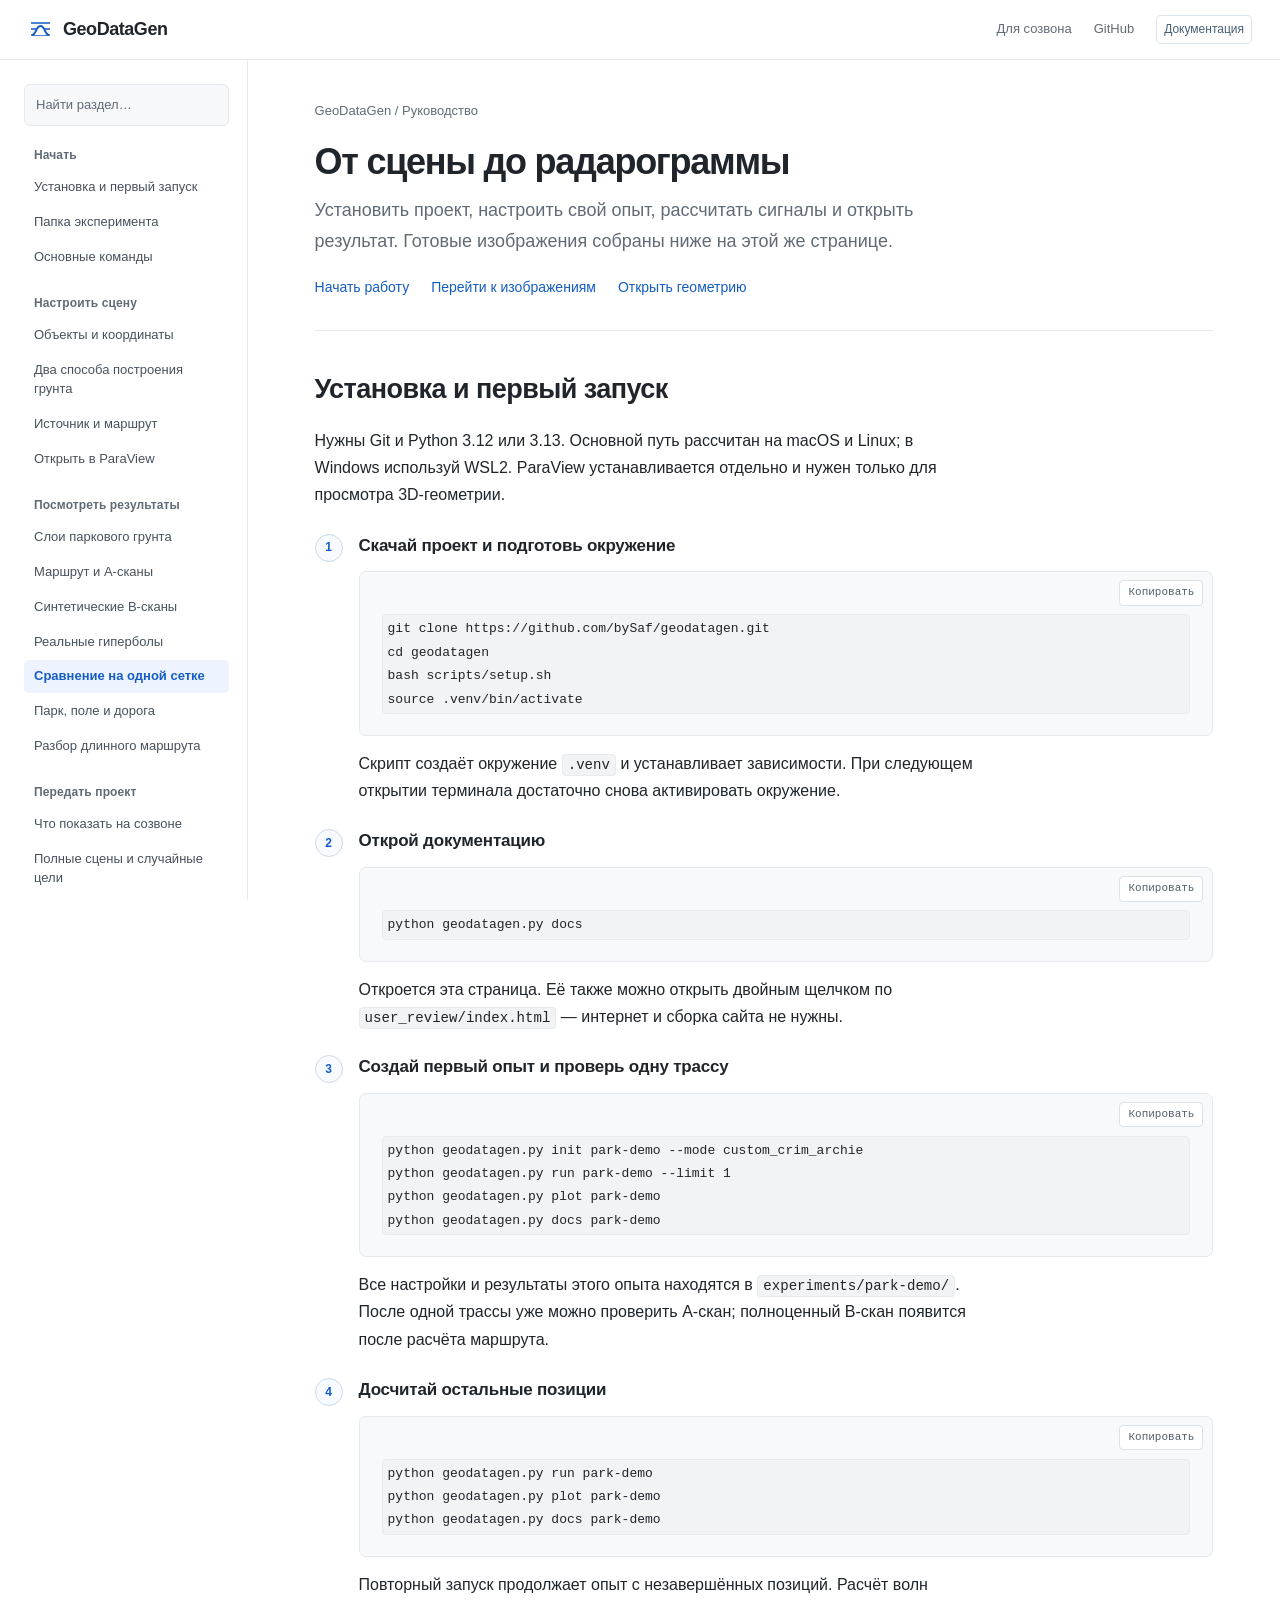
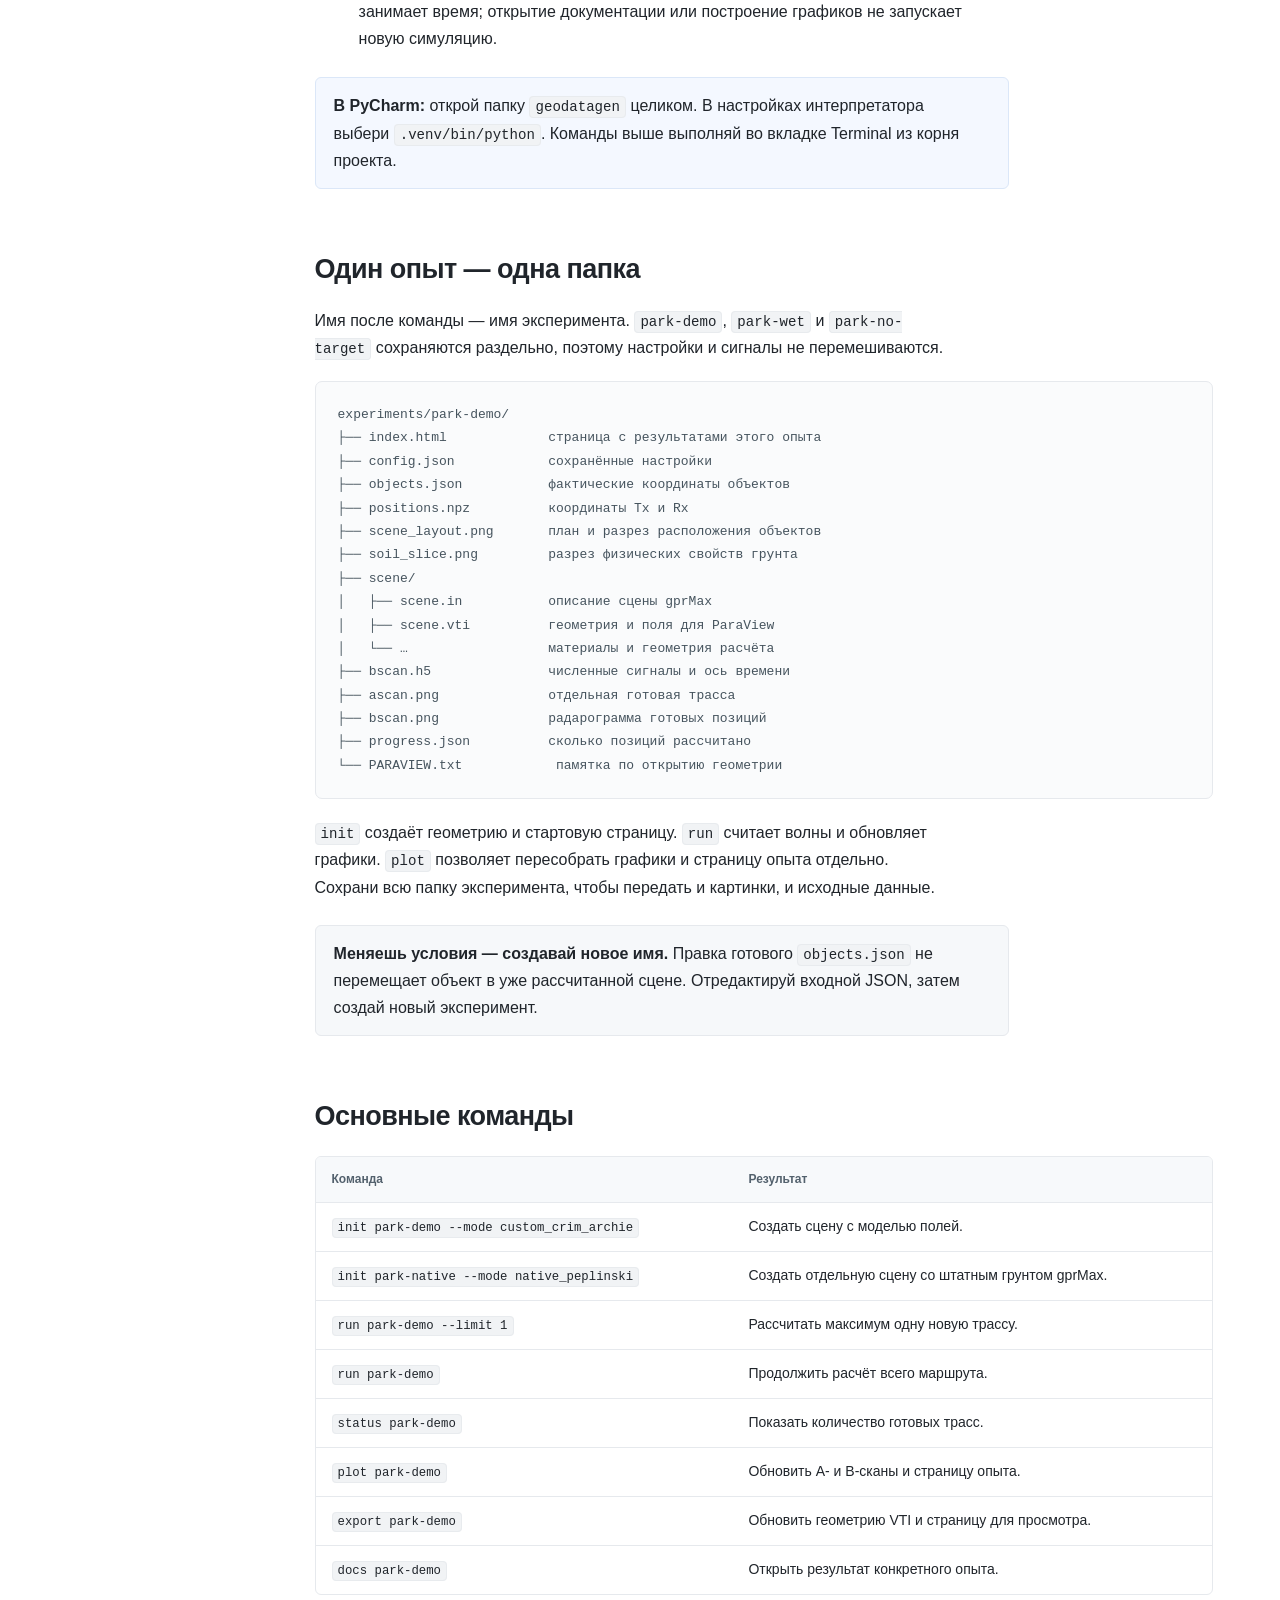
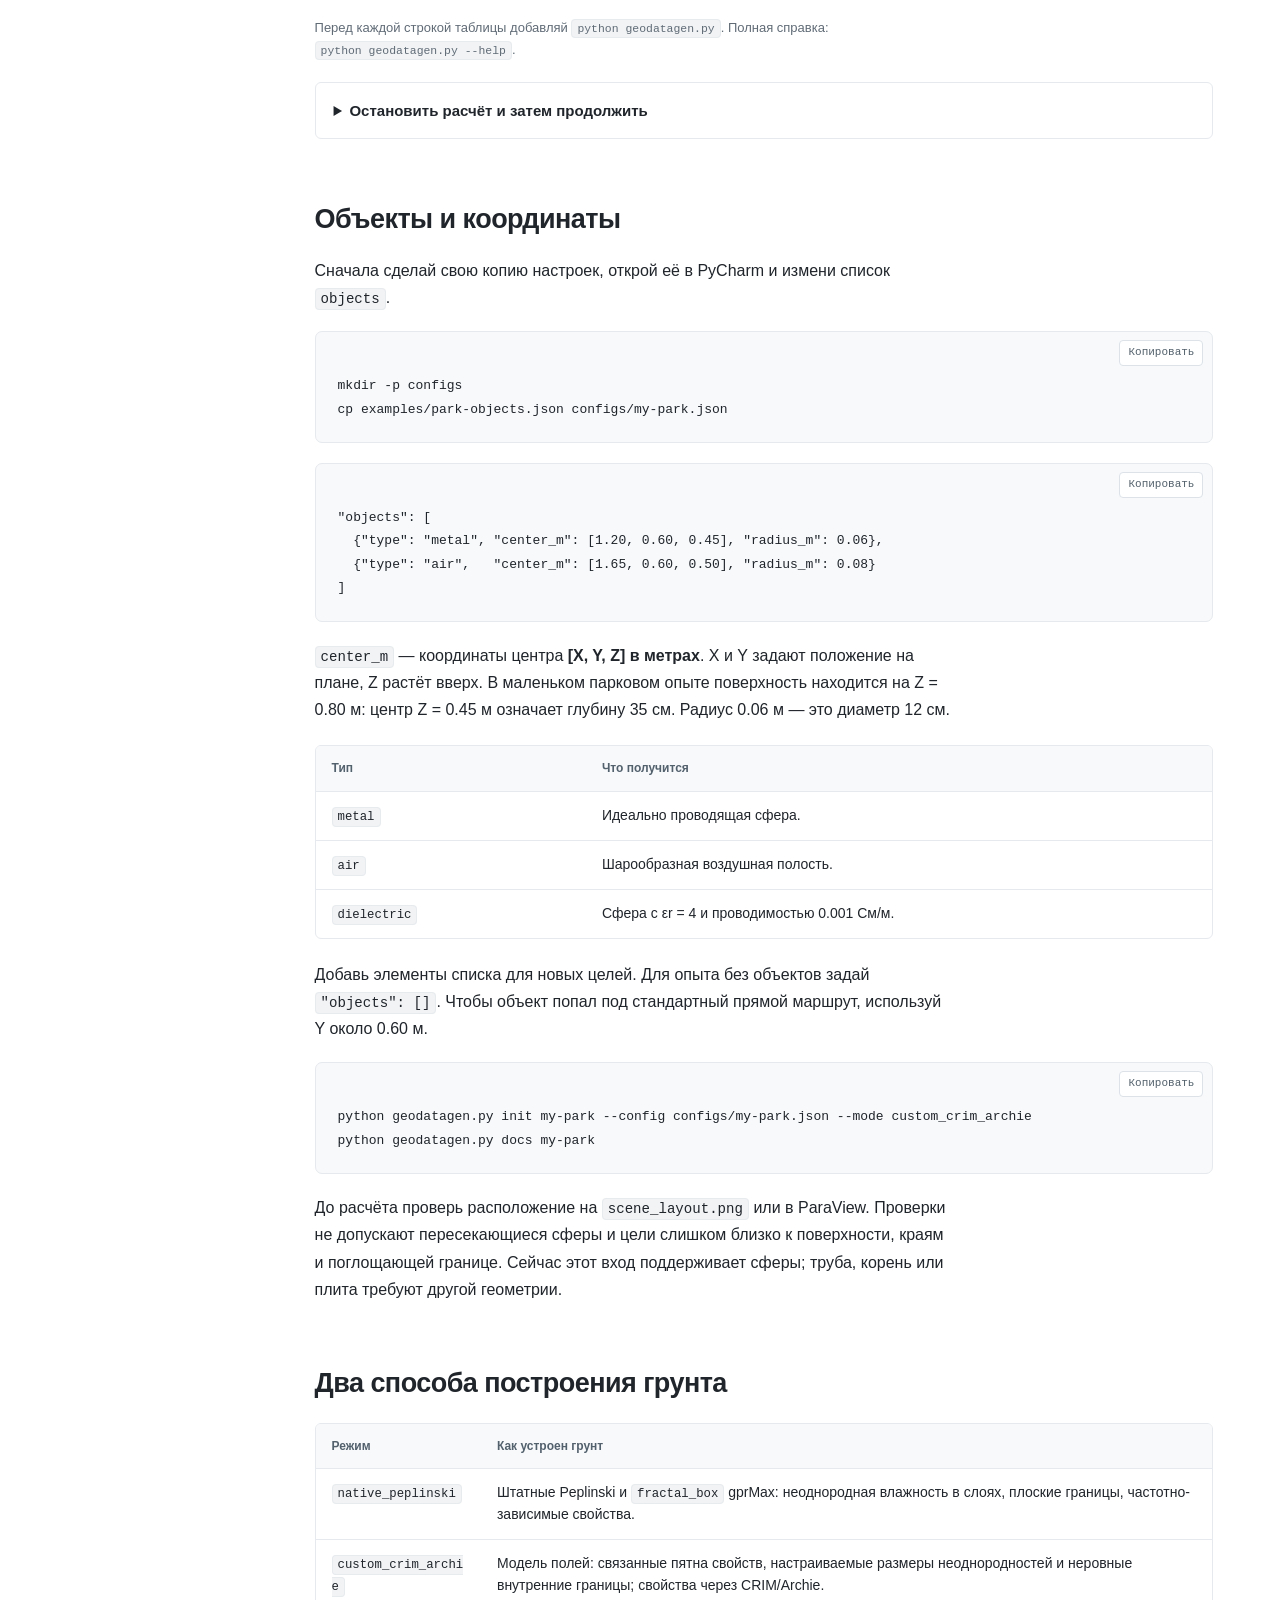
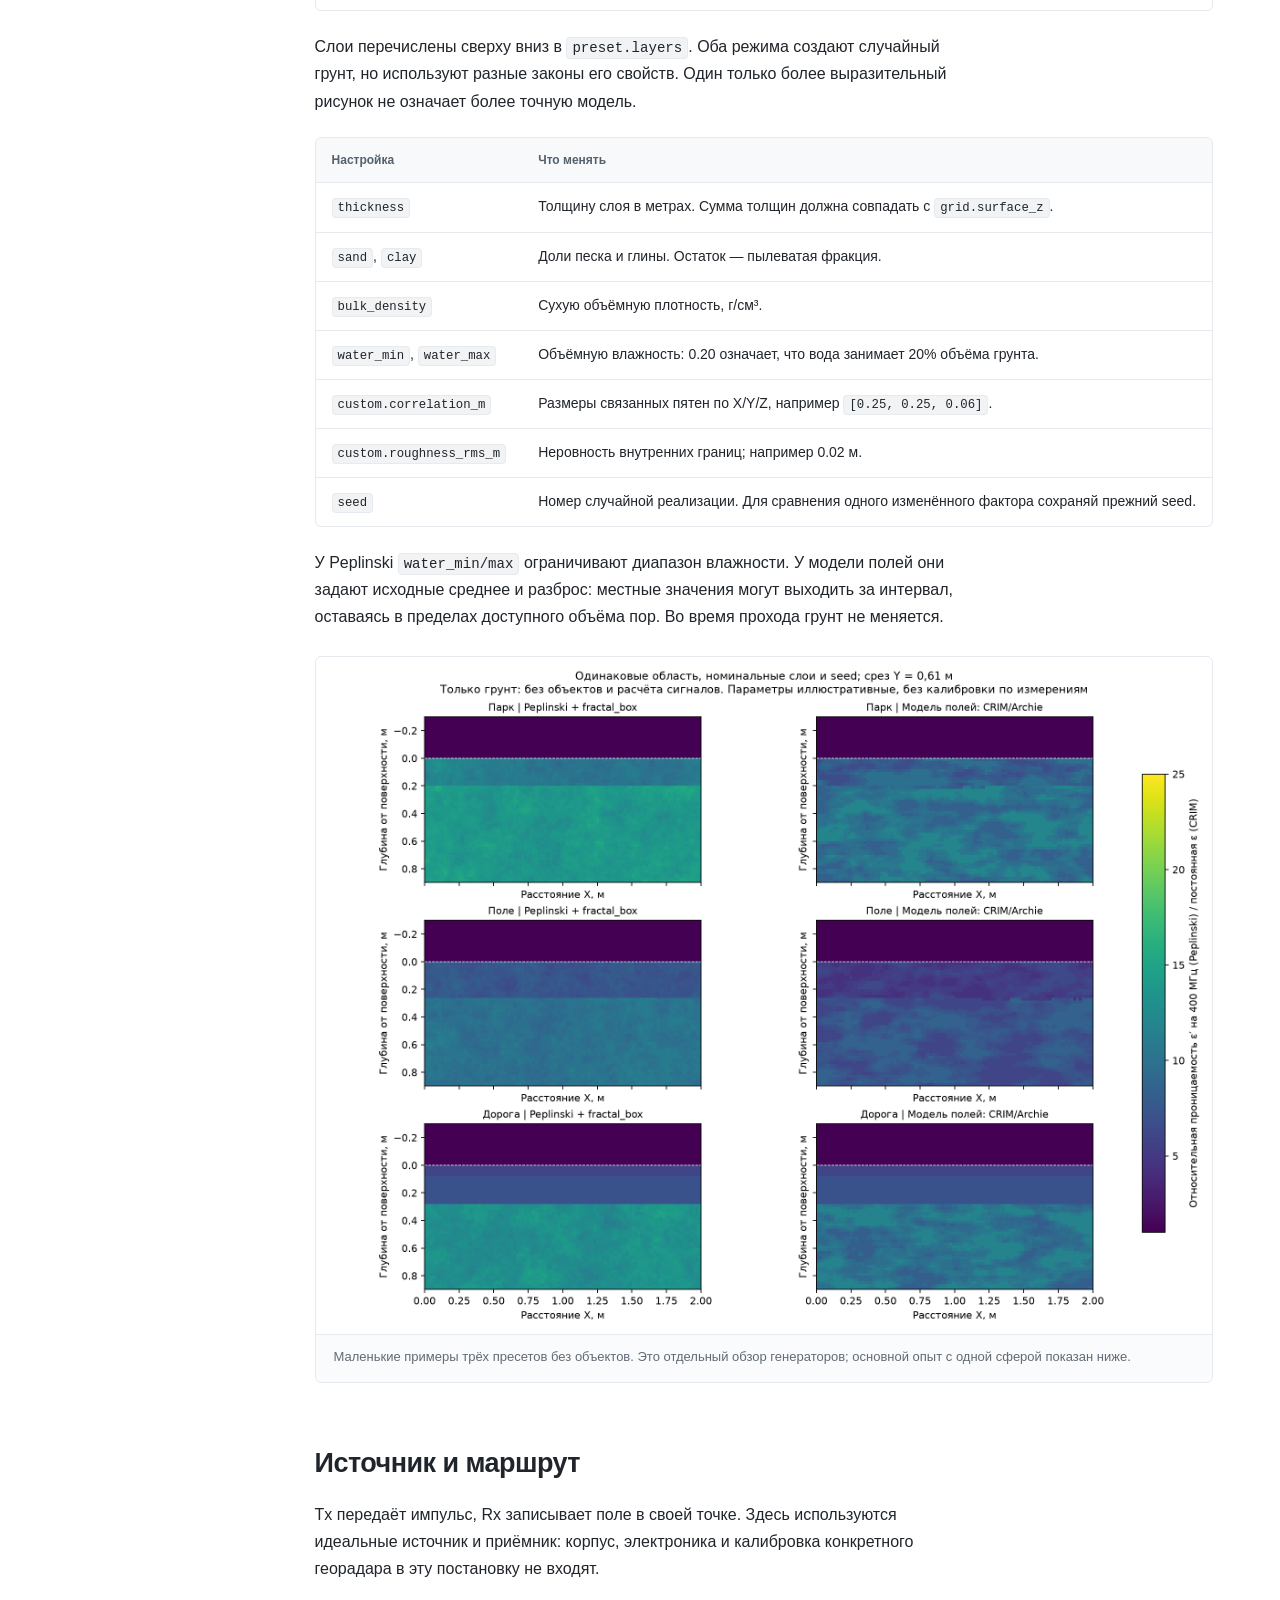
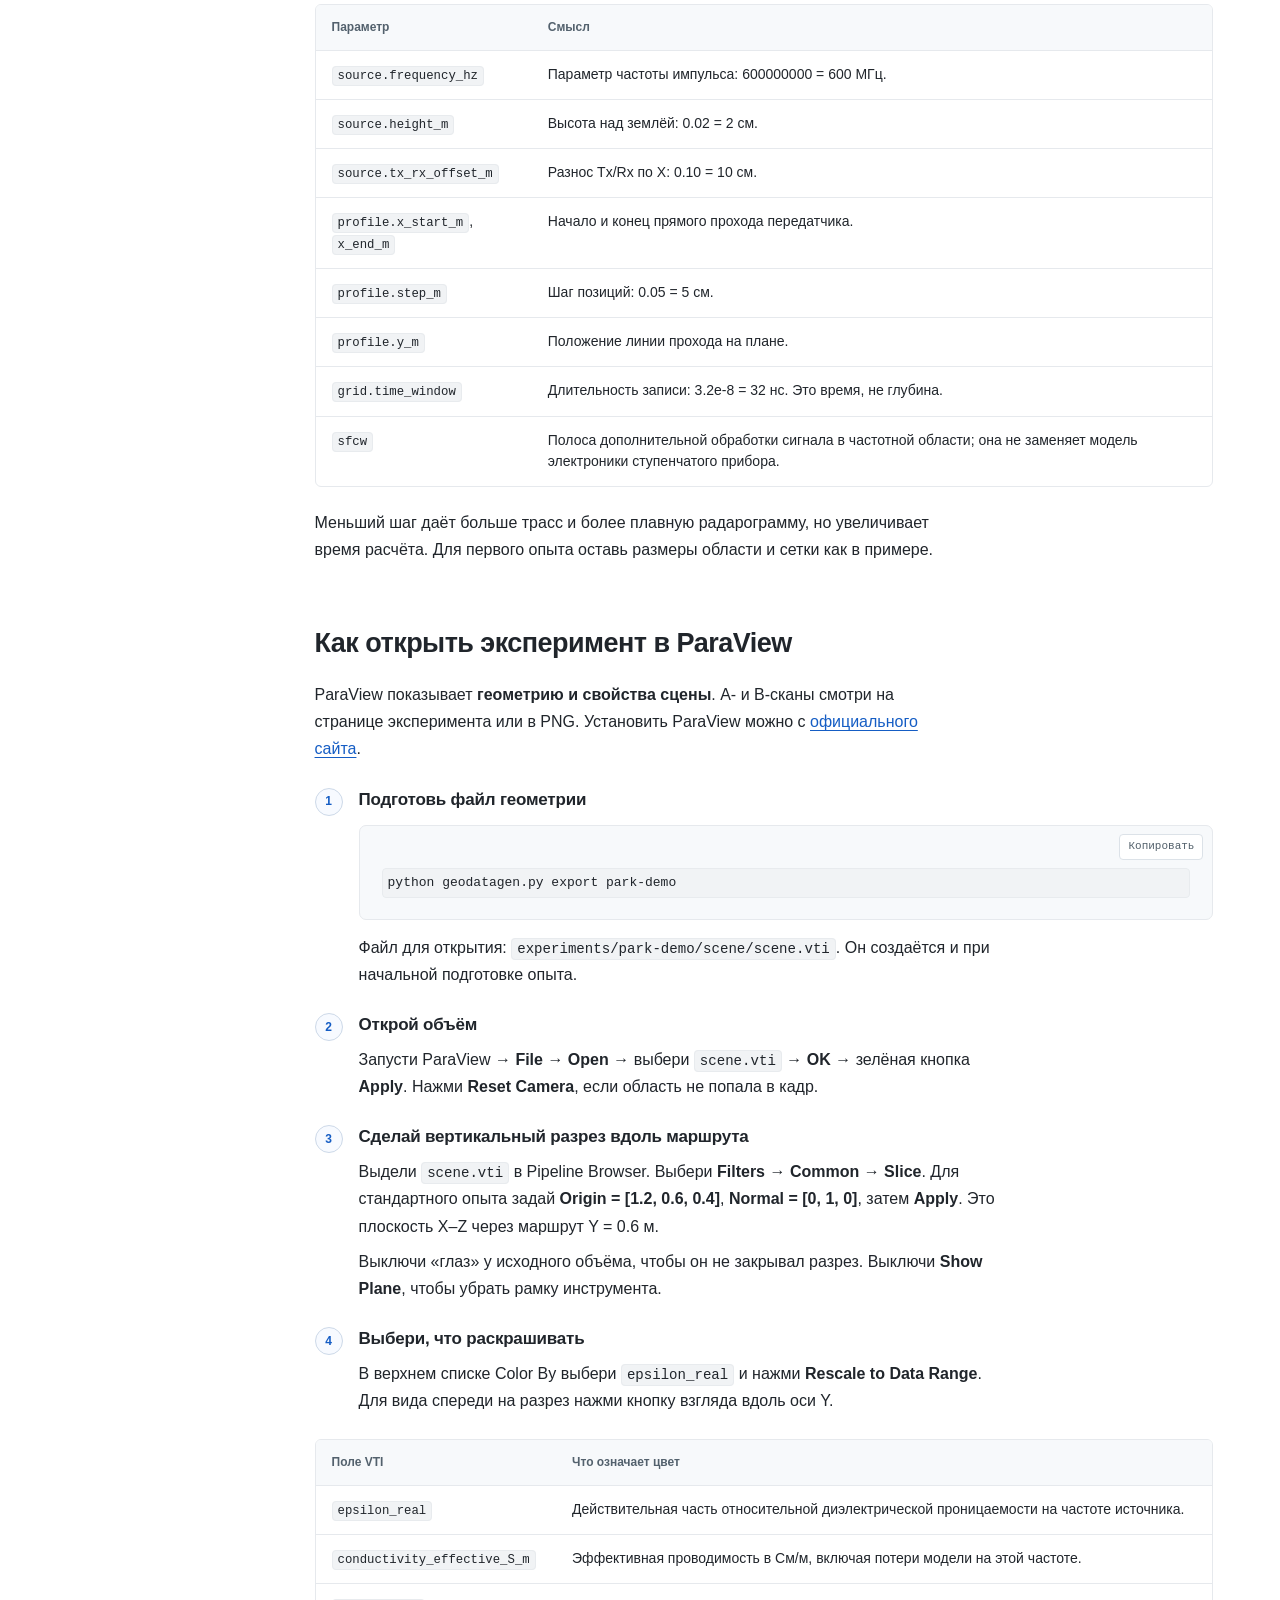
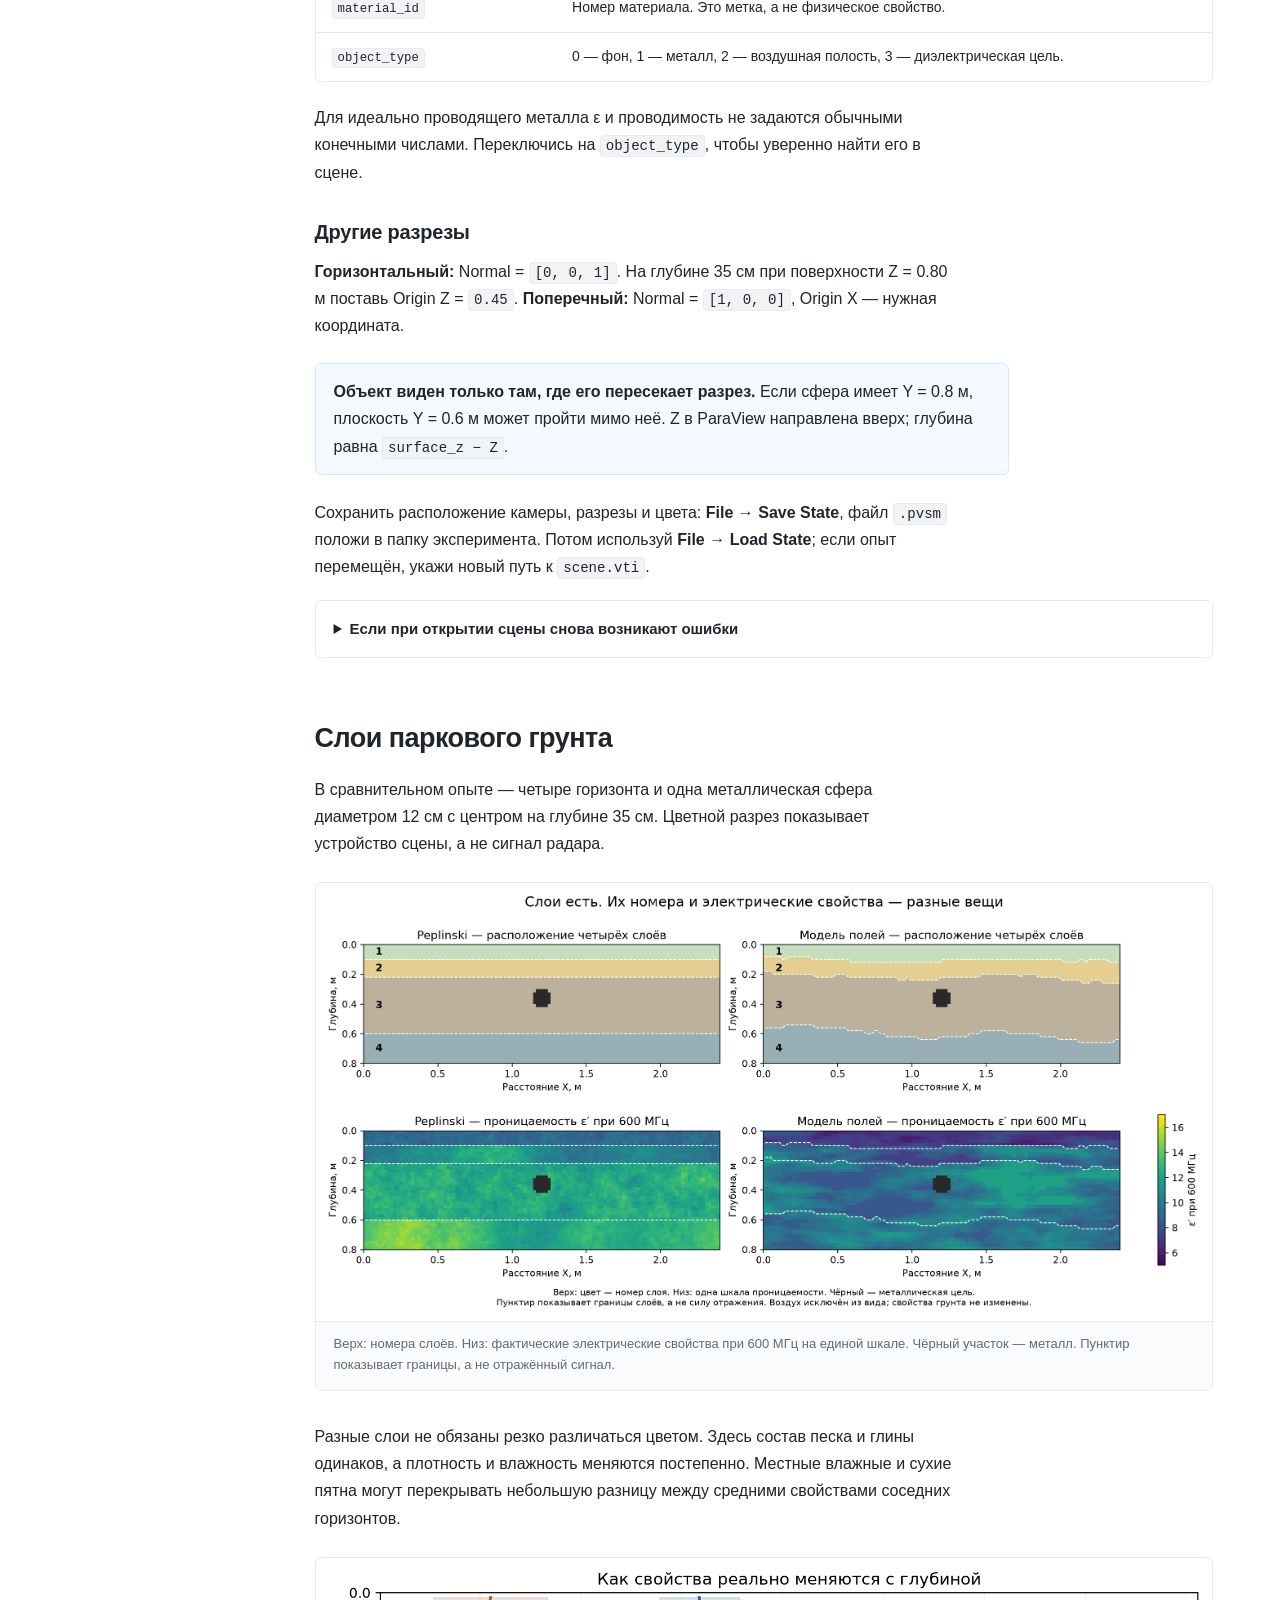
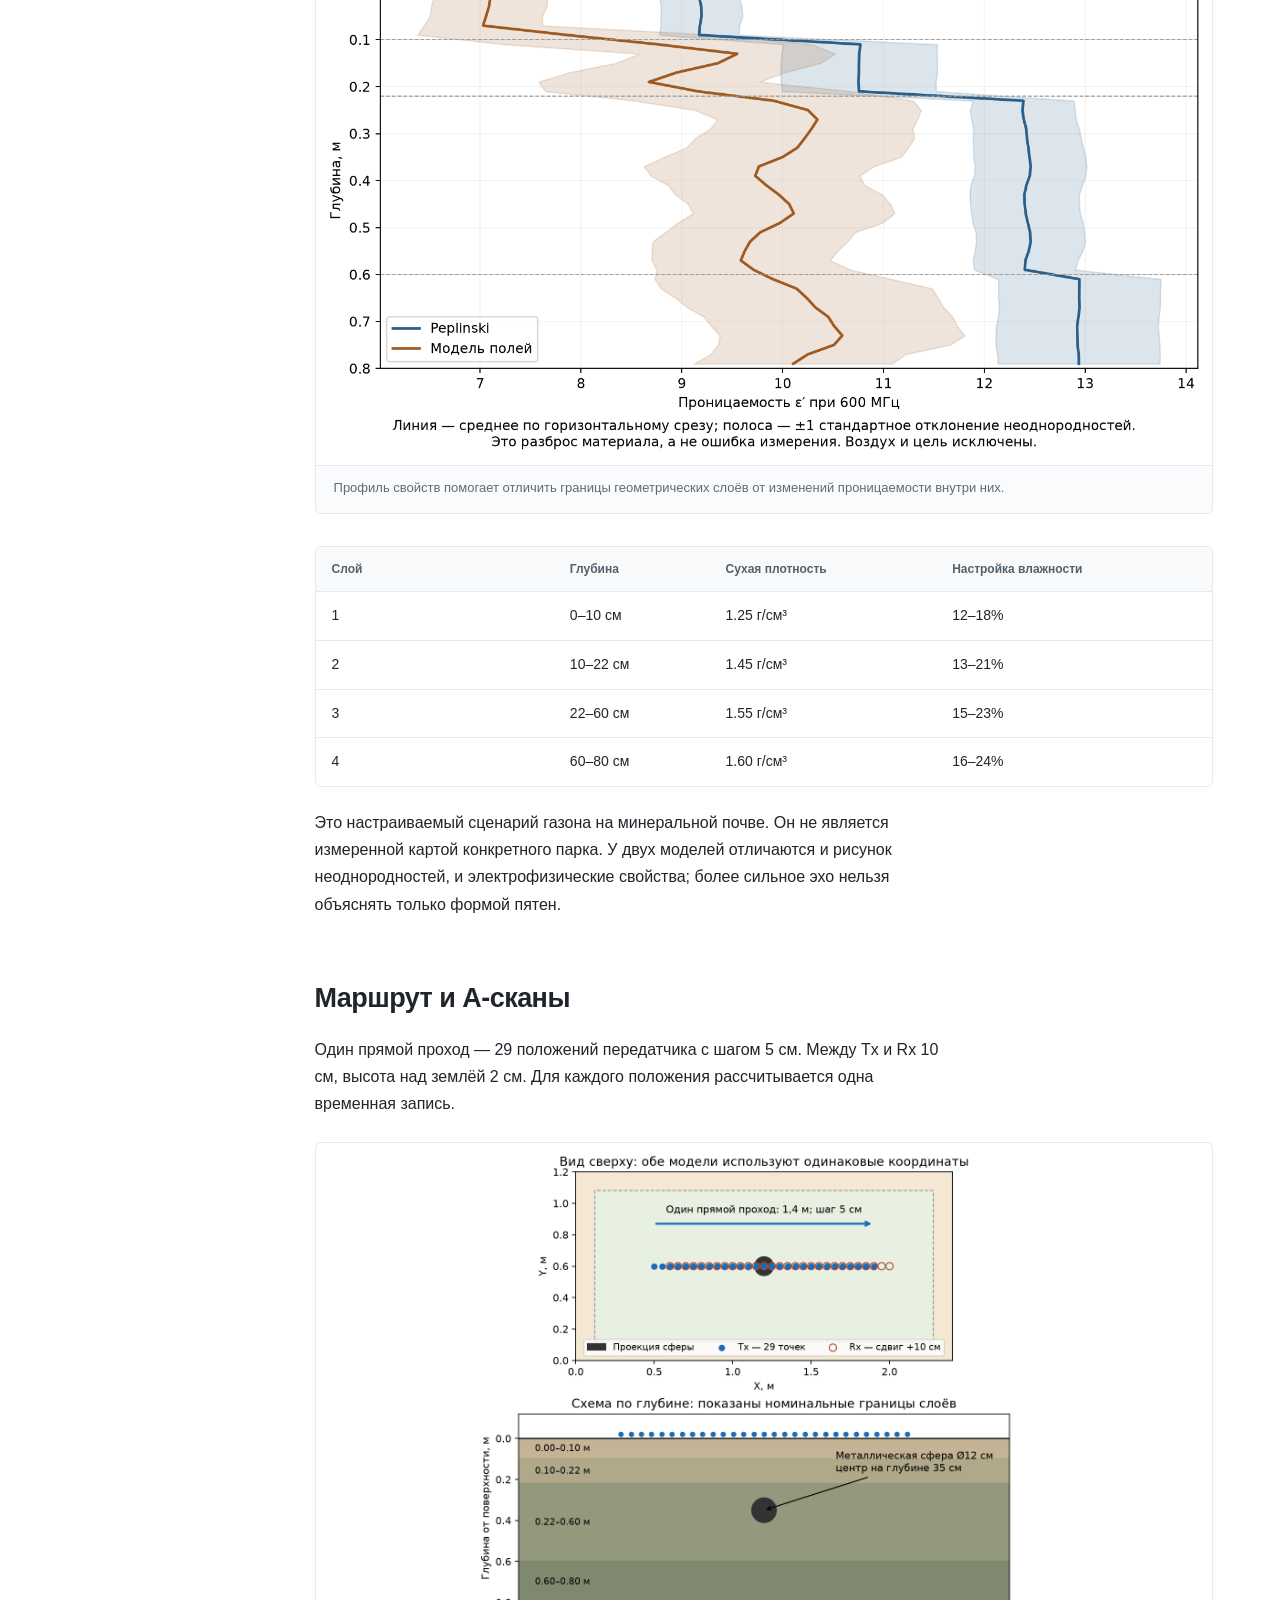
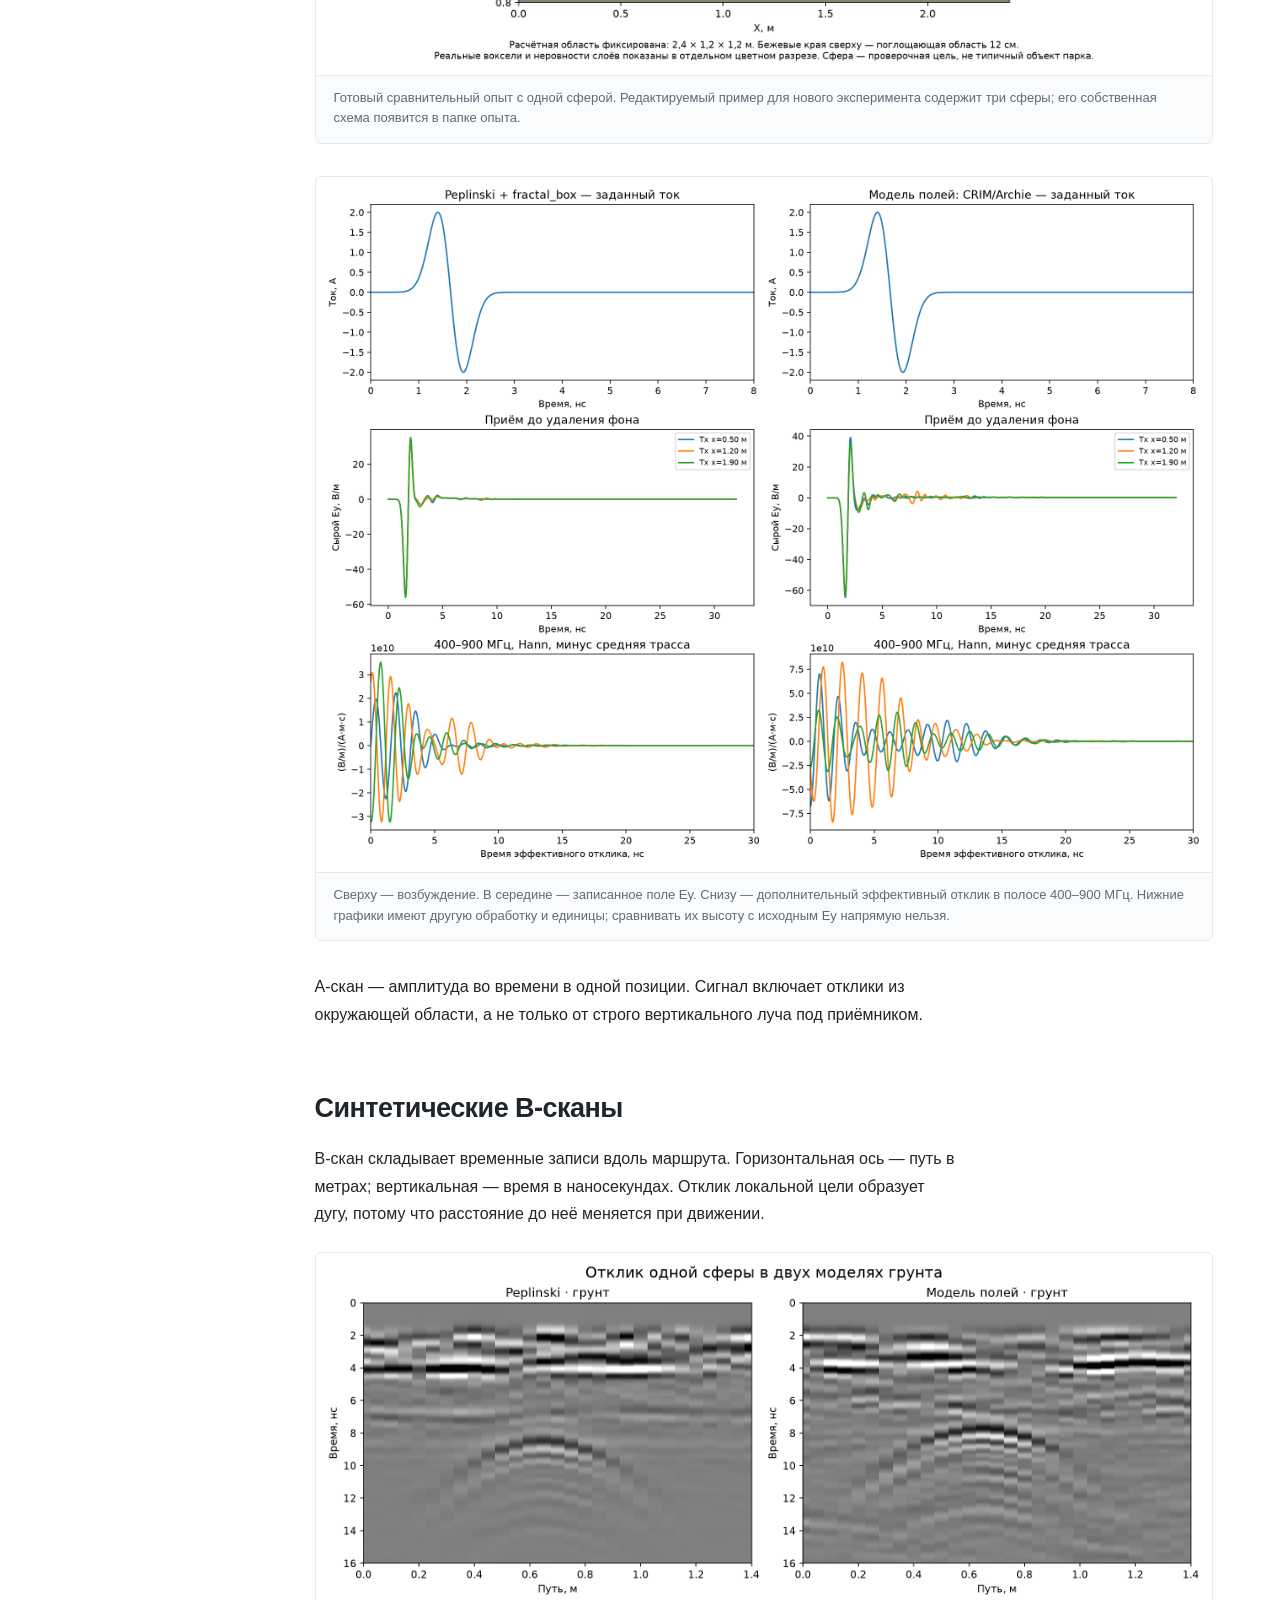
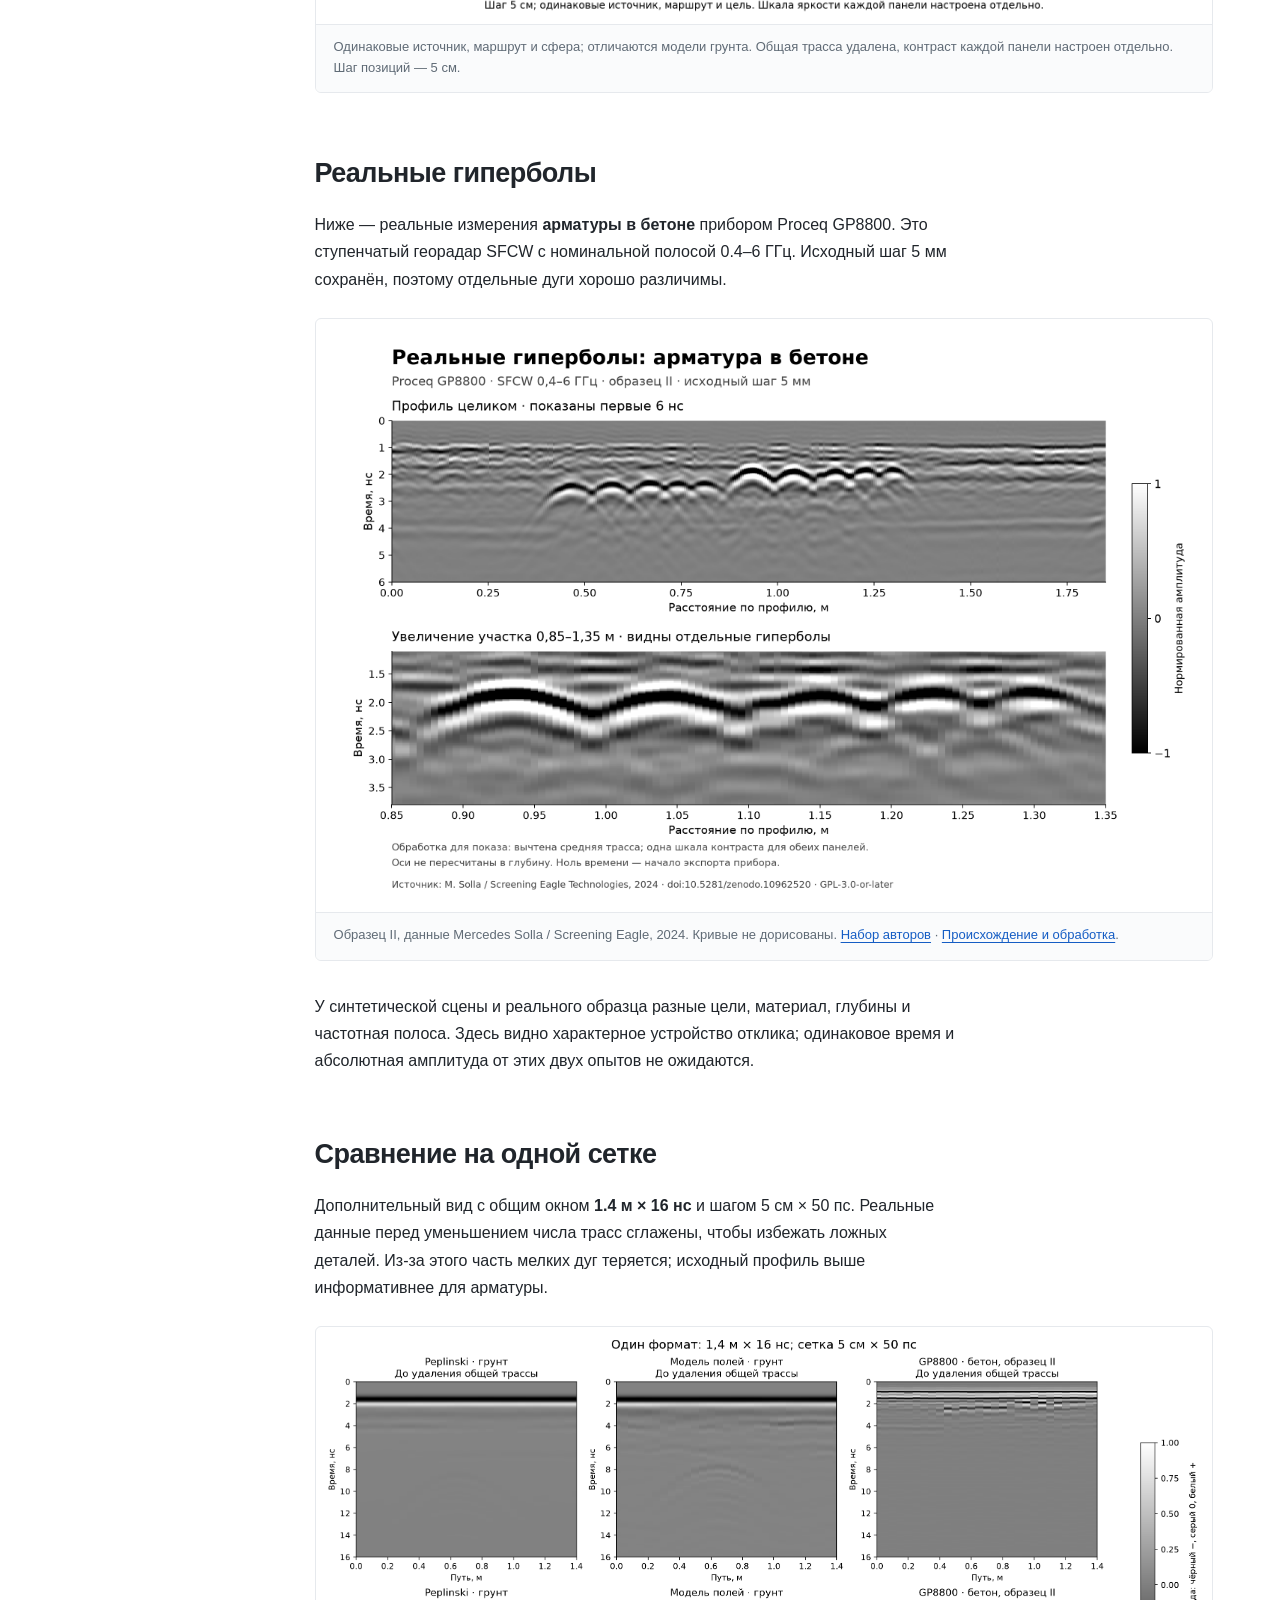
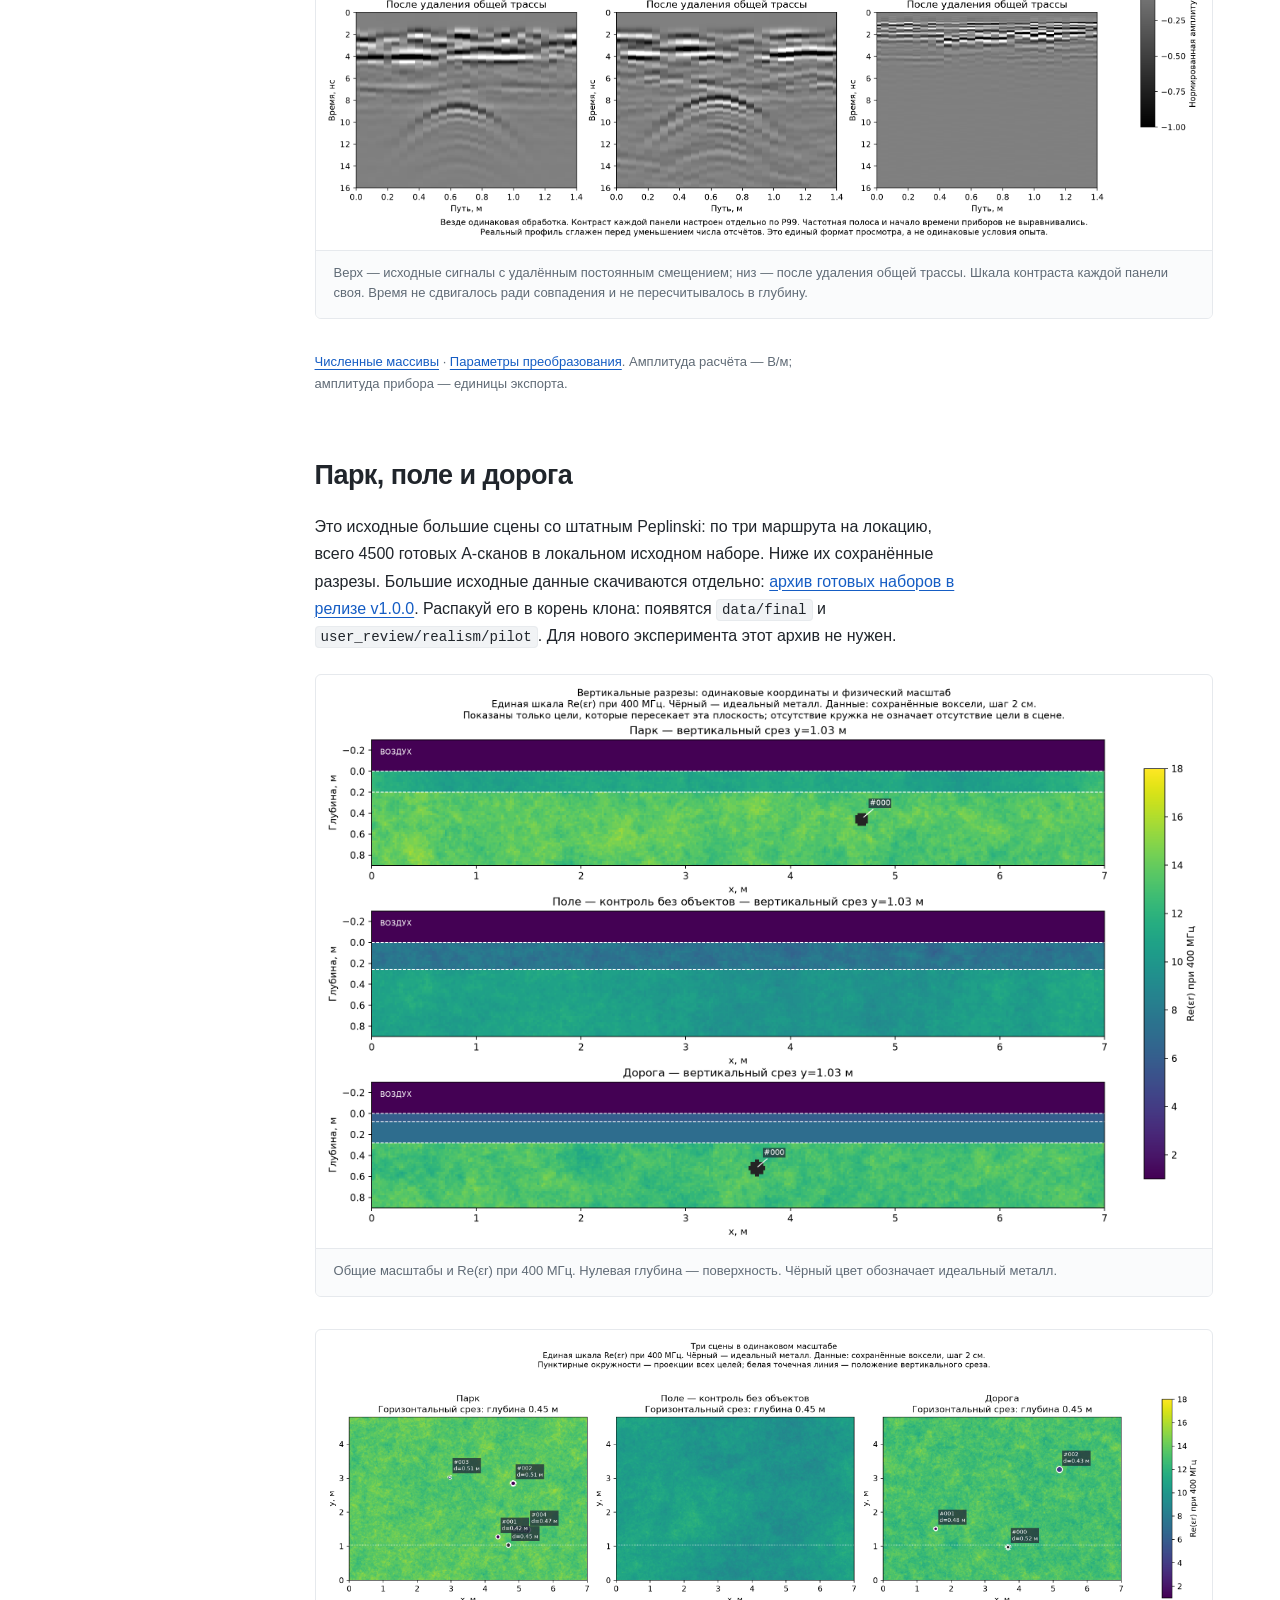
==== user_review/index.html @ 1ef5124b "Publish GeoDataGen workflow, documentation and reproducible examples" ====
<!doctype html>
<html lang="ru">
<head>
<meta charset="utf-8"><meta name="viewport" content="width=device-width,initial-scale=1"><meta name="color-scheme" content="light">
<meta name="description" content="GeoDataGen: установка, отдельные эксперименты gprMax, параметры грунта и объектов, просмотр в ParaView и готовые результаты.">
<title>GeoDataGen — документация и результаты</title>
<link rel="stylesheet" href="assets/book.css"><script src="assets/book.js" defer></script>
</head>
<body>
<a class="skip" href="#content">Перейти к содержимому</a>
<header class="topbar"><a class="brand" href="#start"><svg width="25" height="25" viewBox="0 0 25 25" fill="none" aria-hidden="true"><path d="M3 6h19M3 12h19M3 18h19" stroke="currentColor" stroke-width="1.5"/><path d="M4 18c4 0 4-9 8.5-9s4.5 9 8.5 9" stroke="currentColor" stroke-width="2" fill="white"/></svg>GeoDataGen</a><div class="toplinks"><a href="#call">Для созвона</a><a href="https://github.com/bySaf/geodatagen">GitHub</a><span class="status-tag">Документация</span><button class="mobile-toggle" aria-expanded="false" aria-controls="navigation" type="button"><svg width="15" height="15" viewBox="0 0 15 15" fill="none" aria-hidden="true"><path d="M2 3.5h11M2 7.5h11M2 11.5h11" stroke="currentColor" stroke-width="1.5"/></svg>Разделы</button></div></header>
<div class="backdrop"></div>
<aside class="sidebar" id="navigation" aria-label="Оглавление документации">
<label class="sr-only" for="find-section">Найти раздел</label><input class="nav-search" id="find-section" type="search" placeholder="Найти раздел…" autocomplete="off">
<nav>
<div class="nav-group"><h2>Начать</h2><a href="#start" aria-current="location">Установка и первый запуск</a><a href="#experiment">Папка эксперимента</a><a href="#commands">Основные команды</a></div>
<div class="nav-group"><h2>Настроить сцену</h2><a href="#objects">Объекты и координаты</a><a href="#settings-soil">Два способа построения грунта</a><a href="#source">Источник и маршрут</a><a href="#paraview">Открыть в ParaView</a></div>
<div class="nav-group"><h2>Посмотреть результаты</h2><a href="#soil">Слои паркового грунта</a><a href="#pilot-route">Маршрут и A-сканы</a><a href="#scans">Синтетические B-сканы</a><a href="#real">Реальные гиперболы</a><a href="#common-grid">Сравнение на одной сетке</a><a href="#three-scenes">Парк, поле и дорога</a><a href="#route">Разбор длинного маршрута</a></div>
<div class="nav-group"><h2>Передать проект</h2><a href="#call">Что показать на созвоне</a><a href="#full">Полные сцены и случайные цели</a><a href="#questions">Частые вопросы</a><a href="#sources">Источники</a></div>
</nav><p class="nav-empty" hidden>Раздел не найден. Попробуй другое слово.</p><div class="sidebar-footer">Все рисунки — прямо в статье.<br>Команды выполняются из корня репозитория.</div>
</aside>
<main class="book" id="content">
<div class="article-header"><div class="breadcrumb">GeoDataGen / Руководство</div><h1>От сцены до радарограммы</h1><p>Установить проект, настроить свой опыт, рассчитать сигналы и открыть результат. Готовые изображения собраны ниже на этой же странице.</p><div class="quick-links"><a href="#start">Начать работу</a><a href="#soil">Перейти к изображениям</a><a href="#paraview">Открыть геометрию</a></div></div>
<noscript><p class="nojs-note">Инструкция и изображения работают без JavaScript. Команды можно выделить и скопировать вручную.</p></noscript>
<section class="article-section" id="start"><h2>Установка и первый запуск<a class="anchor" href="#start" aria-label="Ссылка на раздел">#</a></h2>
<p>Нужны Git и Python 3.12 или 3.13. Основной путь рассчитан на macOS и Linux; в Windows используй WSL2. ParaView устанавливается отдельно и нужен только для просмотра 3D-геометрии.</p>
<ol class="steps"><li><h3>Скачай проект и подготовь окружение</h3><pre data-copy><code>git clone https://github.com/bySaf/geodatagen.git
cd geodatagen
bash scripts/setup.sh
source .venv/bin/activate</code></pre><p>Скрипт создаёт окружение <code>.venv</code> и устанавливает зависимости. При следующем открытии терминала достаточно снова активировать окружение.</p></li>
<li><h3>Открой документацию</h3><pre data-copy><code>python geodatagen.py docs</code></pre><p>Откроется эта страница. Её также можно открыть двойным щелчком по <code>user_review/index.html</code> — интернет и сборка сайта не нужны.</p></li>
<li><h3>Создай первый опыт и проверь одну трассу</h3><pre data-copy><code>python geodatagen.py init park-demo --mode custom_crim_archie
python geodatagen.py run park-demo --limit 1
python geodatagen.py plot park-demo
python geodatagen.py docs park-demo</code></pre><p>Все настройки и результаты этого опыта находятся в <code>experiments/park-demo/</code>. После одной трассы уже можно проверить A-скан; полноценный B-скан появится после расчёта маршрута.</p></li>
<li><h3>Досчитай остальные позиции</h3><pre data-copy><code>python geodatagen.py run park-demo
python geodatagen.py plot park-demo
python geodatagen.py docs park-demo</code></pre><p>Повторный запуск продолжает опыт с незавершённых позиций. Расчёт волн занимает время; открытие документации или построение графиков не запускает новую симуляцию.</p></li></ol>
<div class="callout"><p><strong>В PyCharm:</strong> открой папку <code>geodatagen</code> целиком. В настройках интерпретатора выбери <code>.venv/bin/python</code>. Команды выше выполняй во вкладке Terminal из корня проекта.</p></div>
</section>
<section class="article-section" id="experiment"><h2>Один опыт — одна папка<a class="anchor" href="#experiment" aria-label="Ссылка на раздел">#</a></h2>
<p>Имя после команды — имя эксперимента. <code>park-demo</code>, <code>park-wet</code> и <code>park-no-target</code> сохраняются раздельно, поэтому настройки и сигналы не перемешиваются.</p>
<pre class="file-tree"><code>experiments/park-demo/
├── index.html             страница с результатами этого опыта
├── config.json            сохранённые настройки
├── objects.json           фактические координаты объектов
├── positions.npz          координаты Tx и Rx
├── scene_layout.png       план и разрез расположения объектов
├── soil_slice.png         разрез физических свойств грунта
├── scene/
│   ├── scene.in           описание сцены gprMax
│   ├── scene.vti          геометрия и поля для ParaView
│   └── …                  материалы и геометрия расчёта
├── bscan.h5               численные сигналы и ось времени
├── ascan.png              отдельная готовая трасса
├── bscan.png              радарограмма готовых позиций
├── progress.json          сколько позиций рассчитано
└── PARAVIEW.txt            памятка по открытию геометрии</code></pre>
<p><code>init</code> создаёт геометрию и стартовую страницу. <code>run</code> считает волны и обновляет графики. <code>plot</code> позволяет пересобрать графики и страницу опыта отдельно. Сохрани всю папку эксперимента, чтобы передать и картинки, и исходные данные.</p>
<div class="callout neutral"><p><strong>Меняешь условия — создавай новое имя.</strong> Правка готового <code>objects.json</code> не перемещает объект в уже рассчитанной сцене. Отредактируй входной JSON, затем создай новый эксперимент.</p></div>
</section>
<section class="article-section" id="commands"><h2>Основные команды<a class="anchor" href="#commands" aria-label="Ссылка на раздел">#</a></h2>
<div class="table-wrap"><table><thead><tr><th>Команда</th><th>Результат</th></tr></thead><tbody>
<tr><td><code>init park-demo --mode custom_crim_archie</code></td><td>Создать сцену с моделью полей.</td></tr><tr><td><code>init park-native --mode native_peplinski</code></td><td>Создать отдельную сцену со штатным грунтом gprMax.</td></tr><tr><td><code>run park-demo --limit 1</code></td><td>Рассчитать максимум одну новую трассу.</td></tr><tr><td><code>run park-demo</code></td><td>Продолжить расчёт всего маршрута.</td></tr><tr><td><code>status park-demo</code></td><td>Показать количество готовых трасс.</td></tr><tr><td><code>plot park-demo</code></td><td>Обновить A- и B-сканы и страницу опыта.</td></tr><tr><td><code>export park-demo</code></td><td>Обновить геометрию VTI и страницу для просмотра.</td></tr><tr><td><code>docs park-demo</code></td><td>Открыть результат конкретного опыта.</td></tr></tbody></table></div>
<p class="meta">Перед каждой строкой таблицы добавляй <code>python geodatagen.py</code>. Полная справка: <code>python geodatagen.py --help</code>.</p>
<details><summary>Остановить расчёт и затем продолжить</summary><p>Команда остановки создаёт файл <code>STOP</code> внутри нужного опыта. Текущая трасса закончится, после неё расчёт остановится:</p><pre data-copy><code>python geodatagen.py stop park-demo</code></pre><p>Продолжить с оставшихся позиций:</p><pre data-copy><code>python geodatagen.py run park-demo --resume</code></pre></details>
</section>
<section class="article-section" id="objects"><h2>Объекты и координаты<a class="anchor" href="#objects" aria-label="Ссылка на раздел">#</a></h2>
<p>Сначала сделай свою копию настроек, открой её в PyCharm и измени список <code>objects</code>.</p><pre data-copy><code>mkdir -p configs
cp examples/park-objects.json configs/my-park.json</code></pre>
<pre data-copy><code>"objects": [
  {"type": "metal", "center_m": [1.20, 0.60, 0.45], "radius_m": 0.06},
  {"type": "air",   "center_m": [1.65, 0.60, 0.50], "radius_m": 0.08}
]</code></pre>
<p><code>center_m</code> — координаты центра <strong>[X, Y, Z] в метрах</strong>. X и Y задают положение на плане, Z растёт вверх. В маленьком парковом опыте поверхность находится на Z = 0.80 м: центр Z = 0.45 м означает глубину 35 см. Радиус 0.06 м — это диаметр 12 см.</p>
<div class="table-wrap"><table><thead><tr><th>Тип</th><th>Что получится</th></tr></thead><tbody><tr><td><code>metal</code></td><td>Идеально проводящая сфера.</td></tr><tr><td><code>air</code></td><td>Шарообразная воздушная полость.</td></tr><tr><td><code>dielectric</code></td><td>Сфера с εr = 4 и проводимостью 0.001 См/м.</td></tr></tbody></table></div>
<p>Добавь элементы списка для новых целей. Для опыта без объектов задай <code>"objects": []</code>. Чтобы объект попал под стандартный прямой маршрут, используй Y около 0.60 м.</p>
<pre data-copy><code>python geodatagen.py init my-park --config configs/my-park.json --mode custom_crim_archie
python geodatagen.py docs my-park</code></pre>
<p>До расчёта проверь расположение на <code>scene_layout.png</code> или в ParaView. Проверки не допускают пересекающиеся сферы и цели слишком близко к поверхности, краям и поглощающей границе. Сейчас этот вход поддерживает сферы; труба, корень или плита требуют другой геометрии.</p>
</section>
<section class="article-section" id="settings-soil"><h2>Два способа построения грунта<a class="anchor" href="#settings-soil" aria-label="Ссылка на раздел">#</a></h2>
<div class="table-wrap"><table><thead><tr><th>Режим</th><th>Как устроен грунт</th></tr></thead><tbody><tr><td><code>native_peplinski</code></td><td>Штатные Peplinski и <code>fractal_box</code> gprMax: неоднородная влажность в слоях, плоские границы, частотно-зависимые свойства.</td></tr><tr><td><code>custom_crim_archie</code></td><td>Модель полей: связанные пятна свойств, настраиваемые размеры неоднородностей и неровные внутренние границы; свойства через CRIM/Archie.</td></tr></tbody></table></div>
<p>Слои перечислены сверху вниз в <code>preset.layers</code>. Оба режима создают случайный грунт, но используют разные законы его свойств. Один только более выразительный рисунок не означает более точную модель.</p>
<div class="table-wrap"><table><thead><tr><th>Настройка</th><th>Что менять</th></tr></thead><tbody><tr><td><code>thickness</code></td><td>Толщину слоя в метрах. Сумма толщин должна совпадать с <code>grid.surface_z</code>.</td></tr><tr><td><code>sand</code>, <code>clay</code></td><td>Доли песка и глины. Остаток — пылеватая фракция.</td></tr><tr><td><code>bulk_density</code></td><td>Сухую объёмную плотность, г/см³.</td></tr><tr><td><code>water_min</code>, <code>water_max</code></td><td>Объёмную влажность: 0.20 означает, что вода занимает 20% объёма грунта.</td></tr><tr><td><code>custom.correlation_m</code></td><td>Размеры связанных пятен по X/Y/Z, например <code>[0.25, 0.25, 0.06]</code>.</td></tr><tr><td><code>custom.roughness_rms_m</code></td><td>Неровность внутренних границ; например 0.02 м.</td></tr><tr><td><code>seed</code></td><td>Номер случайной реализации. Для сравнения одного изменённого фактора сохраняй прежний seed.</td></tr></tbody></table></div>
<p>У Peplinski <code>water_min/max</code> ограничивают диапазон влажности. У модели полей они задают исходные среднее и разброс: местные значения могут выходить за интервал, оставаясь в пределах доступного объёма пор. Во время прохода грунт не меняется.</p>
<figure class="figure"><img src="soil_modes/soil_modes_comparison.png" loading="lazy" alt="Сравнение двух генераторов для парка, поля и дороги"><figcaption>Маленькие примеры трёх пресетов без объектов. Это отдельный обзор генераторов; основной опыт с одной сферой показан ниже.</figcaption></figure>
</section>
<section class="article-section" id="source"><h2>Источник и маршрут<a class="anchor" href="#source" aria-label="Ссылка на раздел">#</a></h2>
<p>Tx передаёт импульс, Rx записывает поле в своей точке. Здесь используются идеальные источник и приёмник: корпус, электроника и калибровка конкретного георадара в эту постановку не входят.</p>
<div class="table-wrap"><table><thead><tr><th>Параметр</th><th>Смысл</th></tr></thead><tbody><tr><td><code>source.frequency_hz</code></td><td>Параметр частоты импульса: 600000000 = 600 МГц.</td></tr><tr><td><code>source.height_m</code></td><td>Высота над землёй: 0.02 = 2 см.</td></tr><tr><td><code>source.tx_rx_offset_m</code></td><td>Разнос Tx/Rx по X: 0.10 = 10 см.</td></tr><tr><td><code>profile.x_start_m</code>, <code>x_end_m</code></td><td>Начало и конец прямого прохода передатчика.</td></tr><tr><td><code>profile.step_m</code></td><td>Шаг позиций: 0.05 = 5 см.</td></tr><tr><td><code>profile.y_m</code></td><td>Положение линии прохода на плане.</td></tr><tr><td><code>grid.time_window</code></td><td>Длительность записи: 3.2e-8 = 32 нс. Это время, не глубина.</td></tr><tr><td><code>sfcw</code></td><td>Полоса дополнительной обработки сигнала в частотной области; она не заменяет модель электроники ступенчатого прибора.</td></tr></tbody></table></div>
<p>Меньший шаг даёт больше трасс и более плавную радарограмму, но увеличивает время расчёта. Для первого опыта оставь размеры области и сетки как в примере.</p>
</section>
<section class="article-section" id="paraview"><h2>Как открыть эксперимент в ParaView<a class="anchor" href="#paraview" aria-label="Ссылка на раздел">#</a></h2>
<p>ParaView показывает <strong>геометрию и свойства сцены</strong>. A- и B-сканы смотри на странице эксперимента или в PNG. Установить ParaView можно с <a href="https://www.paraview.org/download/">официального сайта</a>.</p>
<ol class="steps"><li><h3>Подготовь файл геометрии</h3><pre data-copy><code>python geodatagen.py export park-demo</code></pre><p>Файл для открытия: <code>experiments/park-demo/scene/scene.vti</code>. Он создаётся и при начальной подготовке опыта.</p></li><li><h3>Открой объём</h3><p>Запусти ParaView → <strong>File → Open</strong> → выбери <code>scene.vti</code> → <strong>OK</strong> → зелёная кнопка <strong>Apply</strong>. Нажми <strong>Reset Camera</strong>, если область не попала в кадр.</p></li><li><h3>Сделай вертикальный разрез вдоль маршрута</h3><p>Выдели <code>scene.vti</code> в Pipeline Browser. Выбери <strong>Filters → Common → Slice</strong>. Для стандартного опыта задай <strong>Origin = [1.2, 0.6, 0.4]</strong>, <strong>Normal = [0, 1, 0]</strong>, затем <strong>Apply</strong>. Это плоскость X–Z через маршрут Y = 0.6 м.</p><p>Выключи «глаз» у исходного объёма, чтобы он не закрывал разрез. Выключи <strong>Show Plane</strong>, чтобы убрать рамку инструмента.</p></li><li><h3>Выбери, что раскрашивать</h3><p>В верхнем списке Color By выбери <code>epsilon_real</code> и нажми <strong>Rescale to Data Range</strong>. Для вида спереди на разрез нажми кнопку взгляда вдоль оси Y.</p></li></ol>
<div class="table-wrap"><table><thead><tr><th>Поле VTI</th><th>Что означает цвет</th></tr></thead><tbody><tr><td><code>epsilon_real</code></td><td>Действительная часть относительной диэлектрической проницаемости на частоте источника.</td></tr><tr><td><code>conductivity_effective_S_m</code></td><td>Эффективная проводимость в См/м, включая потери модели на этой частоте.</td></tr><tr><td><code>material_id</code></td><td>Номер материала. Это метка, а не физическое свойство.</td></tr><tr><td><code>object_type</code></td><td>0 — фон, 1 — металл, 2 — воздушная полость, 3 — диэлектрическая цель.</td></tr></tbody></table></div>
<p>Для идеально проводящего металла ε и проводимость не задаются обычными конечными числами. Переключись на <code>object_type</code>, чтобы уверенно найти его в сцене.</p>
<h3>Другие разрезы</h3><p><strong>Горизонтальный:</strong> Normal = <code>[0, 0, 1]</code>. На глубине 35 см при поверхности Z = 0.80 м поставь Origin Z = <code>0.45</code>. <strong>Поперечный:</strong> Normal = <code>[1, 0, 0]</code>, Origin X — нужная координата.</p>
<div class="callout"><p><strong>Объект виден только там, где его пересекает разрез.</strong> Если сфера имеет Y = 0.8 м, плоскость Y = 0.6 м может пройти мимо неё. Z в ParaView направлена вверх; глубина равна <code>surface_z − Z</code>.</p></div>
<p>Сохранить расположение камеры, разрезы и цвета: <strong>File → Save State</strong>, файл <code>.pvsm</code> положи в папку эксперимента. Потом используй <strong>File → Load State</strong>; если опыт перемещён, укажи новый путь к <code>scene.vti</code>.</p>
<details><summary>Если при открытии сцены снова возникают ошибки</summary><p>Сначала открой свежий <code>scene.vti</code> в пустой сессии ParaView. Старый <code>.pvsm</code> может ссылаться на файлы на другом компьютере. Ранее на этом Mac также наблюдался сбой интерфейса Qt/macOS; другой формат данных не гарантирует его устранение. Готовые PNG и страница опыта доступны независимо от ParaView.</p><p>В старых данных gprMax геометрия сохранена как <code>.vtkhdf</code>; для неё нужен совместимый ParaView. Файлы <code>.in</code> и обычный <code>bscan.h5</code> не следует открывать как изображение геометрии.</p></details>
</section>
<section class="article-section" id="soil"><h2>Слои паркового грунта<a class="anchor" href="#soil" aria-label="Ссылка на раздел">#</a></h2>
<p>В сравнительном опыте — четыре горизонта и одна металлическая сфера диаметром 12 см с центром на глубине 35 см. Цветной разрез показывает устройство сцены, а не сигнал радара.</p>
<figure class="figure"><img src="realism/soil_models.png" loading="lazy" alt="Четыре слоя и проницаемость в двух моделях паркового грунта"><figcaption>Верх: номера слоёв. Низ: фактические электрические свойства при 600 МГц на единой шкале. Чёрный участок — металл. Пунктир показывает границы, а не отражённый сигнал.</figcaption></figure>
<p>Разные слои не обязаны резко различаться цветом. Здесь состав песка и глины одинаков, а плотность и влажность меняются постепенно. Местные влажные и сухие пятна могут перекрывать небольшую разницу между средними свойствами соседних горизонтов.</p>
<figure class="figure"><img src="realism/soil_depth_profile.png" loading="lazy" alt="Средняя проницаемость и её пространственный разброс по глубине"><figcaption>Профиль свойств помогает отличить границы геометрических слоёв от изменений проницаемости внутри них.</figcaption></figure>
<div class="table-wrap"><table><thead><tr><th>Слой</th><th>Глубина</th><th>Сухая плотность</th><th>Настройка влажности</th></tr></thead><tbody><tr><td>1</td><td>0–10 см</td><td>1.25 г/см³</td><td>12–18%</td></tr><tr><td>2</td><td>10–22 см</td><td>1.45 г/см³</td><td>13–21%</td></tr><tr><td>3</td><td>22–60 см</td><td>1.55 г/см³</td><td>15–23%</td></tr><tr><td>4</td><td>60–80 см</td><td>1.60 г/см³</td><td>16–24%</td></tr></tbody></table></div>
<p>Это настраиваемый сценарий газона на минеральной почве. Он не является измеренной картой конкретного парка. У двух моделей отличаются и рисунок неоднородностей, и электрофизические свойства; более сильное эхо нельзя объяснять только формой пятен.</p>
</section>
<section class="article-section" id="pilot-route"><h2>Маршрут и A-сканы<a class="anchor" href="#pilot-route" aria-label="Ссылка на раздел">#</a></h2>
<p>Один прямой проход — 29 положений передатчика с шагом 5 см. Между Tx и Rx 10 см, высота над землёй 2 см. Для каждого положения рассчитывается одна временная запись.</p>
<figure class="figure"><img src="realism/pilot_route.png" loading="lazy" alt="План прямого прохода Tx и Rx над контрольной сферой и глубина цели"><figcaption>Готовый сравнительный опыт с одной сферой. Редактируемый пример для нового эксперимента содержит три сферы; его собственная схема появится в папке опыта.</figcaption></figure>
<figure class="figure"><img src="realism/source_and_ascans.png" loading="lazy" alt="Импульс источника и сигналы приёмника в нескольких положениях для двух моделей грунта"><figcaption>Сверху — возбуждение. В середине — записанное поле Ey. Снизу — дополнительный эффективный отклик в полосе 400–900 МГц. Нижние графики имеют другую обработку и единицы; сравнивать их высоту с исходным Ey напрямую нельзя.</figcaption></figure>
<p>A-скан — амплитуда во времени в одной позиции. Сигнал включает отклики из окружающей области, а не только от строго вертикального луча под приёмником.</p>
</section>
<section class="article-section" id="scans"><h2>Синтетические B-сканы<a class="anchor" href="#scans" aria-label="Ссылка на раздел">#</a></h2>
<p>B-скан складывает временные записи вдоль маршрута. Горизонтальная ось — путь в метрах; вертикальная — время в наносекундах. Отклик локальной цели образует дугу, потому что расстояние до неё меняется при движении.</p>
<figure class="figure"><img src="realism/synthetic_hyperbolas.png" loading="lazy" alt="Чёрно-белые B-сканы одной сферы в Peplinski и модели полей"><figcaption>Одинаковые источник, маршрут и сфера; отличаются модели грунта. Общая трасса удалена, контраст каждой панели настроен отдельно. Шаг позиций — 5 см.</figcaption></figure>
</section>
<section class="article-section" id="real"><h2>Реальные гиперболы<a class="anchor" href="#real" aria-label="Ссылка на раздел">#</a></h2>
<p>Ниже — реальные измерения <strong>арматуры в бетоне</strong> прибором Proceq GP8800. Это ступенчатый георадар SFCW с номинальной полосой 0.4–6 ГГц. Исходный шаг 5 мм сохранён, поэтому отдельные дуги хорошо различимы.</p>
<figure class="figure"><img src="realism/reference_hyperbola/real_hyperbola.png" loading="lazy" alt="Реально измеренные гиперболы арматуры: полный профиль и увеличение участка"><figcaption>Образец II, данные Mercedes Solla / Screening Eagle, 2024. Кривые не дорисованы. <a href="https://doi.org/10.5281/zenodo.10962520">Набор авторов</a> · <a href="realism/reference_hyperbola/sources.json">Происхождение и обработка</a>.</figcaption></figure>
<p>У синтетической сцены и реального образца разные цели, материал, глубины и частотная полоса. Здесь видно характерное устройство отклика; одинаковое время и абсолютная амплитуда от этих двух опытов не ожидаются.</p>
</section>
<section class="article-section" id="common-grid"><h2>Сравнение на одной сетке<a class="anchor" href="#common-grid" aria-label="Ссылка на раздел">#</a></h2>
<p>Дополнительный вид с общим окном <strong>1.4 м × 16 нс</strong> и шагом 5 см × 50 пс. Реальные данные перед уменьшением числа трасс сглажены, чтобы избежать ложных деталей. Из-за этого часть мелких дуг теряется; исходный профиль выше информативнее для арматуры.</p>
<figure class="figure"><img src="realism/bscan_three_way.png" loading="lazy" alt="Два расчёта грунта и реальный бетонный образец II на одинаковой сетке времени и расстояния"><figcaption>Верх — исходные сигналы с удалённым постоянным смещением; низ — после удаления общей трассы. Шкала контраста каждой панели своя. Время не сдвигалось ради совпадения и не пересчитывалось в глубину.</figcaption></figure>
<p class="meta"><a href="realism/standardized_comparison.npz">Численные массивы</a> · <a href="realism/validation_v2.json">Параметры преобразования</a>. Амплитуда расчёта — В/м; амплитуда прибора — единицы экспорта.</p>
</section>
<section class="article-section" id="three-scenes"><h2>Парк, поле и дорога<a class="anchor" href="#three-scenes" aria-label="Ссылка на раздел">#</a></h2>
<p>Это исходные большие сцены со штатным Peplinski: по три маршрута на локацию, всего 4500 готовых A-сканов в локальном исходном наборе. Ниже их сохранённые разрезы. Большие исходные данные скачиваются отдельно: <a href="https://github.com/bySaf/geodatagen/releases/tag/v1.0.0">архив готовых наборов в релизе v1.0.0</a>. Распакуй его в корень клона: появятся <code>data/final</code> и <code>user_review/realism/pilot</code>. Для нового эксперимента этот архив не нужен.</p>
<figure class="figure"><img src="sections/three_scenes_vertical.png" loading="lazy" alt="Вертикальные разрезы парка, поля и дороги на общей шкале проницаемости"><figcaption>Общие масштабы и Re(εr) при 400 МГц. Нулевая глубина — поверхность. Чёрный цвет обозначает идеальный металл.</figcaption></figure>
<figure class="figure"><img src="sections/three_scenes_horizontal.png" loading="lazy" alt="Горизонтальные разрезы трёх исходных сцен с проекциями объектов"><figcaption>План показывает расположение объектов. Вертикальный разрез видит только те цели, которые пересекают его плоскость.</figcaption></figure>
<p>Это учебные пресеты с плоскими границами и сферическими целями. Поверхность у них на Z = 0.90 м — для глубины используй <code>0.90 − Z</code>, а не 0.80 м из маленького опыта.</p>
</section>
<section class="article-section" id="route"><h2>Разбор длинного маршрута<a class="anchor" href="#route" aria-label="Ссылка на раздел">#</a></h2>
<p>Парк, маршрут <code>overlap_a</code>: 500 трасс — это <strong>10 прямых проходов змейкой</strong>. Для чтения формы гипербол нужен отдельный прямой проход, поскольку на поворотах направление движения меняется.</p>
<figure class="figure"><img src="route/01_route_map.png" loading="lazy" alt="Карта маршрута змейкой с направлениями движения и проекциями объектов"><figcaption>Положение трасс и объектов на плане. Стрелки показывают направление движения.</figcaption></figure>
<figure class="figure"><img src="route/02_ascans.png" loading="lazy" alt="Четыре A-скана длинного маршрута и увеличенные временные участки"><figcaption>Отдельные записи и увеличенный поздний сигнал. Масштабы и обработка указаны на самих панелях.</figcaption></figure>
<figure class="figure"><img src="route/03_straight_bscan.png" loading="lazy" alt="B-скан одного прямого прохода длинного маршрута"><figcaption>Третий проход: Y = 1.00 м, трассы 100–149. Пунктиры показывают координаты целей; они не являются автоматически найденными откликами.</figcaption></figure>
<figure class="figure"><img src="route/04_whole_route_bscan.png" loading="lazy" alt="Все 500 трасс с разделением на десять проходов"><figcaption>Пунктиры разделяют проходы. Это обзор последовательности записи, а не один прямой профиль.</figcaption></figure>
<figure class="figure"><img src="route/05_ten_straight_passes.png" loading="lazy" alt="Десять прямых проходов на одинаковой шкале амплитуды"><figcaption>Каждый прямой участок показан отдельно; обратные проходы развёрнуты по X. Шкала амплитуды общая.</figcaption></figure>
<figure class="figure"><img src="route/06_window_and_hyperbola.png" loading="lazy" alt="Схема ограниченного окна расчёта и видимого участка гиперболы"><figcaption>В исходном большом наборе вокруг каждой позиции рассчитывается окно 1.2 × 1.2 × 1.2 м. Схема объясняет возможное ограничение хвостов; это аналитическая иллюстрация.</figcaption></figure>
</section>
<section class="article-section" id="call"><h2>Что показать на созвоне<a class="anchor" href="#call" aria-label="Ссылка на раздел">#</a></h2>
<ol><li><strong>Сцену:</strong> перейти к <a href="#soil">двум моделям грунта</a>, назвать слои, влажность и положение сферы.</li><li><strong>Маршрут:</strong> показать <a href="#pilot-route">Tx/Rx и отдельные A-сканы</a>. Одна позиция — одна временная запись.</li><li><strong>Результат:</strong> показать <a href="#scans">две радарограммы</a>, затем <a href="#real">измеренные гиперболы</a>. Условия реального образца подписаны рядом.</li><li><strong>Управление:</strong> открыть JSON с координатами и показать <code>experiments/park-demo/</code>. Во время короткого звонка достаточно запустить одну трассу.</li><li><strong>Следующий шаг:</strong> согласовать прибор, частотную полосу, виды целей, глубины и количество независимых сцен.</li></ol>
<div class="callout neutral"><p>Короткое описание: «Есть воспроизводимый генератор сцен для gprMax с двумя вариантами грунта и управляемыми объектами. Расчёт сохраняет сигналы и геометрию в отдельную папку опыта. Готовы примеры A- и B-сканов, разрезы и сравнение с открытыми измерениями. Источник сейчас идеальный; перенос конкретного прибора требует его данных и настройки».</p></div>
<p>В новом сравнении завершены 58 основных трасс и 4 контрольных расчёта. Они относятся к двум маленьким сценам и хранятся отдельно от исходных 4500 трасс.</p>
</section>
<section class="article-section" id="full"><h2>Полные сцены и случайные цели<a class="anchor" href="#full" aria-label="Ссылка на раздел">#</a></h2>
<p>Основной <code>main.py</code> сохранён для трёх больших локаций. Его параметры отличаются от малого опыта: область 7 × 4.8 × 1.2 м, поверхность Z = 0.90 м, источник Ricker, три маршрута на сцену.</p>
<p><code>objects.txt</code> задаёт правила случайного размещения. Например:</p><pre><code># тип         количество   радиус, м   глубина центра, м
metal_sphere  1 2          0.06 0.10   0.40 0.52</code></pre><p>Это 1–2 шара радиусом 6–10 см с центрами на глубине 40–52 см. X/Y выбирает программа. Итоговые координаты сохраняются в <code>objects.json</code> каждой сцены. Типы: <code>metal_sphere</code>, <code>air_sphere</code>, <code>dielectric_sphere</code>. Контрольное поле по умолчанию без объектов.</p>
<pre data-copy><code>python main.py prepare --config user_review/soil_modes/project-custom.json --data experiments/three-scenes
python main.py report --data experiments/three-scenes
python main.py run --data experiments/three-scenes --workers 2 --limit 1
python main.py status --data experiments/three-scenes</code></pre>
<p>Здесь <code>--limit 1</code> означает до одной новой трассы <strong>на каждый маршрут</strong>: всего до девяти. Для Peplinski выбери <code>project-native.json</code>. Для полного расчёта убери <code>--limit</code>; это существенно более длинная задача.</p>
<details><summary>Ручные координаты для трёх полных сцен</summary><p>Вход — JSON с именами сцен и списками целей. Используй <code>--objects-coordinates configs/my-objects.json</code> при <code>prepare</code>:</p><pre data-copy><code>{
  "park": [{"type": "metal", "center_m": [3.0, 1.2, 0.45], "radius_m": 0.06}],
  "field": [],
  "road": []
}</code></pre><p>При поверхности Z = 0.90 м этот центр находится на глубине 45 см. Готовый пример — <code>user_review/objects/objects-coordinates.json</code>.</p></details>
</section>
<section class="article-section" id="questions"><h2>Частые вопросы<a class="anchor" href="#questions" aria-label="Ссылка на раздел">#</a></h2>
<details><summary>Почему после init ещё нет B-скана?</summary><p>Подготовка создаёт грунт и объекты. Волны рассчитывает <code>run</code>. Полноценная радарограмма требует нескольких готовых позиций; после расчёта выполни <code>plot</code>.</p></details>
<details><summary>Где мои результаты после повторного открытия проекта?</summary><p>В <code>experiments/имя-опыта/</code>. Выполни <code>python geodatagen.py docs имя-опыта</code> или открой <code>index.html</code> внутри этой папки. Сам репозиторий не содержит чужие новые эксперименты.</p></details>
<details><summary>Поменял объект, но старая картинка не изменилась</summary><p>Изменение текста конфигурации не пересчитывает готовые данные. Создай новый опыт из изменённого входного JSON, затем запусти <code>run</code> и <code>plot</code>.</p></details>
<details><summary>Почему гиперболы выглядят шире, чем на реальном снимке?</summary><p>На вид влияют масштабы времени и расстояния, глубина и размер цели, скорость волны в грунте, частотная полоса, шаг трасс и модель антенны. У текущей сцены и бетонного образца разные условия. Сначала сравни оси, затем параметры — смена цвета не меняет физику.</p></details>
<details><summary>Как сделать следующий опыт понятным для сравнения?</summary><p>Меняй один фактор за раз: цель / без цели, затем глубина, затем влажность. Сохраняй маршрут, источник и seed. Каждому варианту дай отдельное имя.</p></details>
</section>
<section class="article-section" id="sources"><h2>Источники<a class="anchor" href="#sources" aria-label="Ссылка на раздел">#</a></h2>
<p>Границы горизонтов опираются на опубликованные почвенные профили. Плотность, влажность и пространственные масштабы — явно заданные параметры сценария.</p><ul><li><a href="https://doi.org/10.2134/age2019.07.0053">Burgos Hernández et al., 2019</a> — городские почвенные профили.</li><li><a href="https://www.nrcs.usda.gov/resources/guides-and-instructions/soil-survey-manual">USDA Soil Survey Manual</a> — почвенные горизонты и границы.</li><li><a href="https://doi.org/10.1098/rsbl.2011.0260">Edmondson et al., 2011</a> — плотность городских почв.</li><li><a href="https://doi.org/10.5281/zenodo.10962520">Mercedes Solla, 2024</a> — измерения арматуры в бетоне; <a href="https://doi.org/10.1016/j.prostr.2024.09.250">статья</a>. Данные SFCW предоставлены Screening Eagle. Лицензия: <a href="realism/GPL-3.0.txt">GPL-3.0-or-later</a>.</li><li><a href="https://docs.gprmax.com/en/latest/">Документация gprMax</a> — команды построения сцены, источники и расчёт.</li><li><a href="https://docs.paraview.org/en/latest/UsersGuide/index.html">Руководство ParaView</a> — чтение данных, фильтры и сохранение состояния.</li></ul>
<p class="meta">Происхождение реальных данных: <a href="realism/ATTRIBUTION.txt">ATTRIBUTION</a>. Настройки общего сравнения: <a href="realism/validation_v2.json">JSON</a>. Страница обновлена 12 ноября 2026 года.</p>
</section>
<footer class="footer"><span>GeoDataGen · документация, примеры и результаты</span><a href="https://github.com/bySaf/geodatagen">Открыть репозиторий</a></footer>
</main>
</body></html>
---- user_review/assets/book.css ----
:root{color-scheme:light;--paper:#fff;--ink:#20252b;--muted:#606b76;--line:#e6e9ed;--soft:#f6f8fa;--blue:#155dc4;--active:#edf4ff;--nav:248px;--header:60px}*{box-sizing:border-box}html{scroll-behavior:smooth;scroll-padding-top:88px}body{margin:0;background:var(--paper);color:var(--ink);font:16px/1.7 -apple-system,BlinkMacSystemFont,"Segoe UI",sans-serif}::selection{background:#cfe1ff;color:#143760}a{color:var(--blue);text-decoration-thickness:1px;text-underline-offset:3px}a:hover{text-decoration:underline;color:#0c4599}a:focus-visible,button:focus-visible,input:focus-visible,summary:focus-visible{outline:3px solid #85aff0;outline-offset:4px}button,input{font:inherit}button{cursor:pointer}button:disabled{cursor:wait;opacity:.6}.skip{position:fixed;z-index:30;left:16px;top:-60px;background:#fff;padding:8px 16px;border:1px solid var(--blue)}.skip:focus{top:10px}.topbar{height:var(--header);position:fixed;inset:0 0 auto;z-index:20;display:flex;align-items:center;justify-content:space-between;border-bottom:1px solid var(--line);padding:0 28px;background:#fff}.brand{display:flex;gap:10px;align-items:center;color:var(--ink);font-size:18px;font-weight:700;letter-spacing:-.025em;text-decoration:none}.brand svg{color:var(--blue);flex:none}.toplinks{display:flex;gap:22px;font-size:13px;align-items:center}.toplinks a{color:var(--muted);text-decoration:none}.toplinks a:hover{color:var(--blue)}.mobile-toggle{display:none;align-items:center;gap:7px;color:var(--ink);padding:6px 10px;border:1px solid var(--line);border-radius:5px;background:#fff;font-size:13px}.sidebar{position:fixed;top:var(--header);left:0;bottom:0;width:var(--nav);padding:24px 18px 30px 24px;border-right:1px solid var(--line);overflow-y:auto;background:#fff;z-index:15;scrollbar-width:thin;scrollbar-color:#cbd2db transparent}.nav-search{width:100%;font-size:13px;padding:9px 11px;background:var(--soft);border:1px solid var(--line);border-radius:6px;color:var(--ink);margin:0 0 19px}.nav-search::placeholder{color:var(--muted)}.nav-group{margin:0 0 19px}.nav-group h2{font-size:12px;font-weight:650;color:var(--muted);letter-spacing:.01em;margin:0 0 6px;padding:0 10px}.sidebar a{display:block;text-decoration:none;font-size:13px;line-height:1.45;color:#47525d;padding:7px 10px;margin:2px 0;border-radius:5px}.sidebar a:hover{background:var(--soft);color:var(--ink)}.sidebar a[aria-current="location"]{color:var(--blue);background:var(--active);font-weight:600}.nav-empty{color:var(--muted);font-size:13px;padding:0 10px}.sidebar-footer{font-size:12px;color:var(--muted);padding:18px 10px 0;border-top:1px solid var(--line)}.book{margin-left:var(--nav);padding:100px clamp(26px,5.2vw,86px) 44px;max-width:calc(var(--nav) + 1170px)}.article-header{padding-bottom:30px;border-bottom:1px solid var(--line);margin-bottom:42px}.article-header h1{margin:0 0 12px;font-size:36px;line-height:1.2;letter-spacing:-.035em}.article-header p{font-size:18px;color:var(--muted);max-width:65ch;margin:0}.article-header .breadcrumb{font-size:13px;color:var(--muted);margin-bottom:18px}.breadcrumb a{text-decoration:none}.article-section{margin:0 0 64px;scroll-margin-top:85px}.article-section h2{font-size:27px;line-height:1.25;letter-spacing:-.02em;margin:0 0 20px;display:flex;align-items:baseline;gap:10px}.article-section h3{font-size:20px;line-height:1.4;margin:32px 0 12px;letter-spacing:-.012em}.anchor{font-size:17px;font-weight:400;color:#a3acb7;text-decoration:none;opacity:0}.article-section h2:hover .anchor,.anchor:focus{opacity:1}p{max-width:72ch;margin:12px 0 18px}ul,ol{max-width:72ch;padding-left:25px;margin:16px 0 22px}li{margin:8px 0}strong{font-weight:650}.callout{background:#f4f8ff;border:1px solid #dbe7f8;border-radius:6px;padding:14px 18px;margin:24px 0;max-width:78ch}.callout p{margin:0}.callout p+p{margin-top:10px}.callout.neutral{background:var(--soft);border-color:var(--line)}code{font: .88em/1.55 ui-monospace,SFMono-Regular,Menlo,Consolas,monospace}p code,li code,td code,summary code{padding:2px 5px;background:#f1f3f5;border:1px solid #e8ebee;border-radius:4px;overflow-wrap:anywhere}pre{position:relative;margin:20px 0;padding:21px 22px;background:#f7f9fb;border:1px solid var(--line);border-radius:7px;overflow:auto;line-height:1.65;tab-size:2;scrollbar-width:thin}pre code{display:block;font-size:13px;line-height:1.8;white-space:pre}pre.has-copy{padding-top:42px}.copy{position:absolute;top:8px;right:9px;border:1px solid #dce2e8;background:white;color:#52606b;border-radius:4px;padding:3px 8px;font-size:11px;line-height:1.6}.copy:hover{color:var(--blue);border-color:#a5bfdf}.figure{margin:25px 0 32px;border:1px solid var(--line);border-radius:6px;overflow:hidden;background:#fff}.figure img{display:block;max-width:100%;width:100%;height:auto;padding:10px}.figure figcaption{padding:12px 18px 14px;font-size:13px;line-height:1.6;color:var(--muted);border-top:1px solid var(--line);background:#fafbfc}.figure figcaption code{font-size:12px}.table-wrap{overflow:auto;margin:22px 0;border:1px solid var(--line);border-radius:6px}table{border-collapse:collapse;width:100%;font-size:14px;line-height:1.55}th,td{padding:13px 16px;border-bottom:1px solid var(--line);vertical-align:top;text-align:left}th{background:#f7f9fb;font-size:12px;color:#53616d;font-weight:650}tr:last-child td{border-bottom:0}td:first-child{min-width:140px}details{border:1px solid var(--line);border-radius:6px;padding:15px 18px;margin:20px 0}summary{cursor:pointer;font-weight:600;font-size:15px}details[open] summary{margin-bottom:16px}details p:last-child{margin-bottom:0}.meta{font-size:13px;color:var(--muted)}.quick-links{display:flex;flex-wrap:wrap;gap:12px 22px;font-size:14px;margin-top:20px}.quick-links a{text-decoration:none}.steps{list-style:none;padding:0;counter-reset:steps;max-width:none}.steps>li{counter-increment:steps;position:relative;padding-left:44px;margin:25px 0}.steps>li::before{content:counter(steps);position:absolute;left:0;top:0;border:1px solid #cdd9e8;color:var(--blue);background:#f7faff;border-radius:50%;width:26px;height:26px;display:grid;place-items:center;font-size:12px;font-weight:650}.steps h3{font-size:17px;margin:0 0 9px}.steps pre{margin:14px 0}.steps p{margin:8px 0}.file-tree{background:#fafbfc}.file-tree code{color:#46545e}.section-divider{height:1px;background:var(--line);margin:50px 0}.footer{border-top:1px solid var(--line);padding-top:20px;font-size:12px;color:var(--muted);display:flex;justify-content:space-between;gap:20px}.footer a{text-decoration:none}.sr-only{position:absolute;clip:rect(0,0,0,0);clip-path:inset(50%);width:1px;height:1px;overflow:hidden;white-space:nowrap}.nojs-note{padding:10px;background:var(--soft);font-size:13px}.status-tag{font-size:12px;color:#486075;border:1px solid #dce4ed;border-radius:4px;padding:3px 7px}.backdrop{display:none}@media(min-width:1500px){.book{margin-left:calc(var(--nav) + (100vw - 1500px)/3)}}@media(max-width:1000px){:root{--nav:218px}.sidebar{padding-left:14px}.book{padding-left:32px;padding-right:32px}.topbar{padding:0 20px}.toplinks{gap:14px}}@media(max-width:760px){:root{--header:56px}.topbar{padding:0 17px}.brand{font-size:17px}.toplinks>a,.status-tag{display:none}.mobile-toggle{display:flex}.sidebar{transform:translateX(-100%);width:276px;transition:transform .18s ease-out;padding:24px 20px}.sidebar.open{transform:translateX(0)}.backdrop.visible{display:block;position:fixed;inset:var(--header) 0 0;background:#14213255;z-index:14}.book{margin:0;padding:88px 20px 30px;max-width:none}.article-header h1{font-size:30px}.article-header p{font-size:17px}.article-section h2{font-size:24px}.article-section{margin-bottom:48px}.figure{margin-left:-8px;margin-right:-8px}.figure img{padding:4px}.figure figcaption{padding:11px 12px}pre{padding:16px}.steps>li{padding-left:37px}pre code{font-size:12px}th,td{padding:11px}.footer{flex-direction:column;gap:7px}.anchor{display:none}}@media(prefers-reduced-motion:reduce){html{scroll-behavior:auto}.sidebar{transition:none}}@media print{.topbar,.sidebar,.backdrop,.copy,.anchor,.skip{display:none!important}.book{margin:0;padding:0;max-width:none}.article-section{break-before:auto;margin-bottom:28px}body{font-size:10pt}.article-header{margin-bottom:24px}.figure,pre,table{break-inside:avoid}h2,h3{break-after:avoid}.figure img{padding:0}.figure figcaption{font-size:9pt}pre{white-space:pre-wrap}pre code{white-space:pre-wrap;font-size:9pt}.footer{font-size:9pt}}

[hidden]{display:none!important}
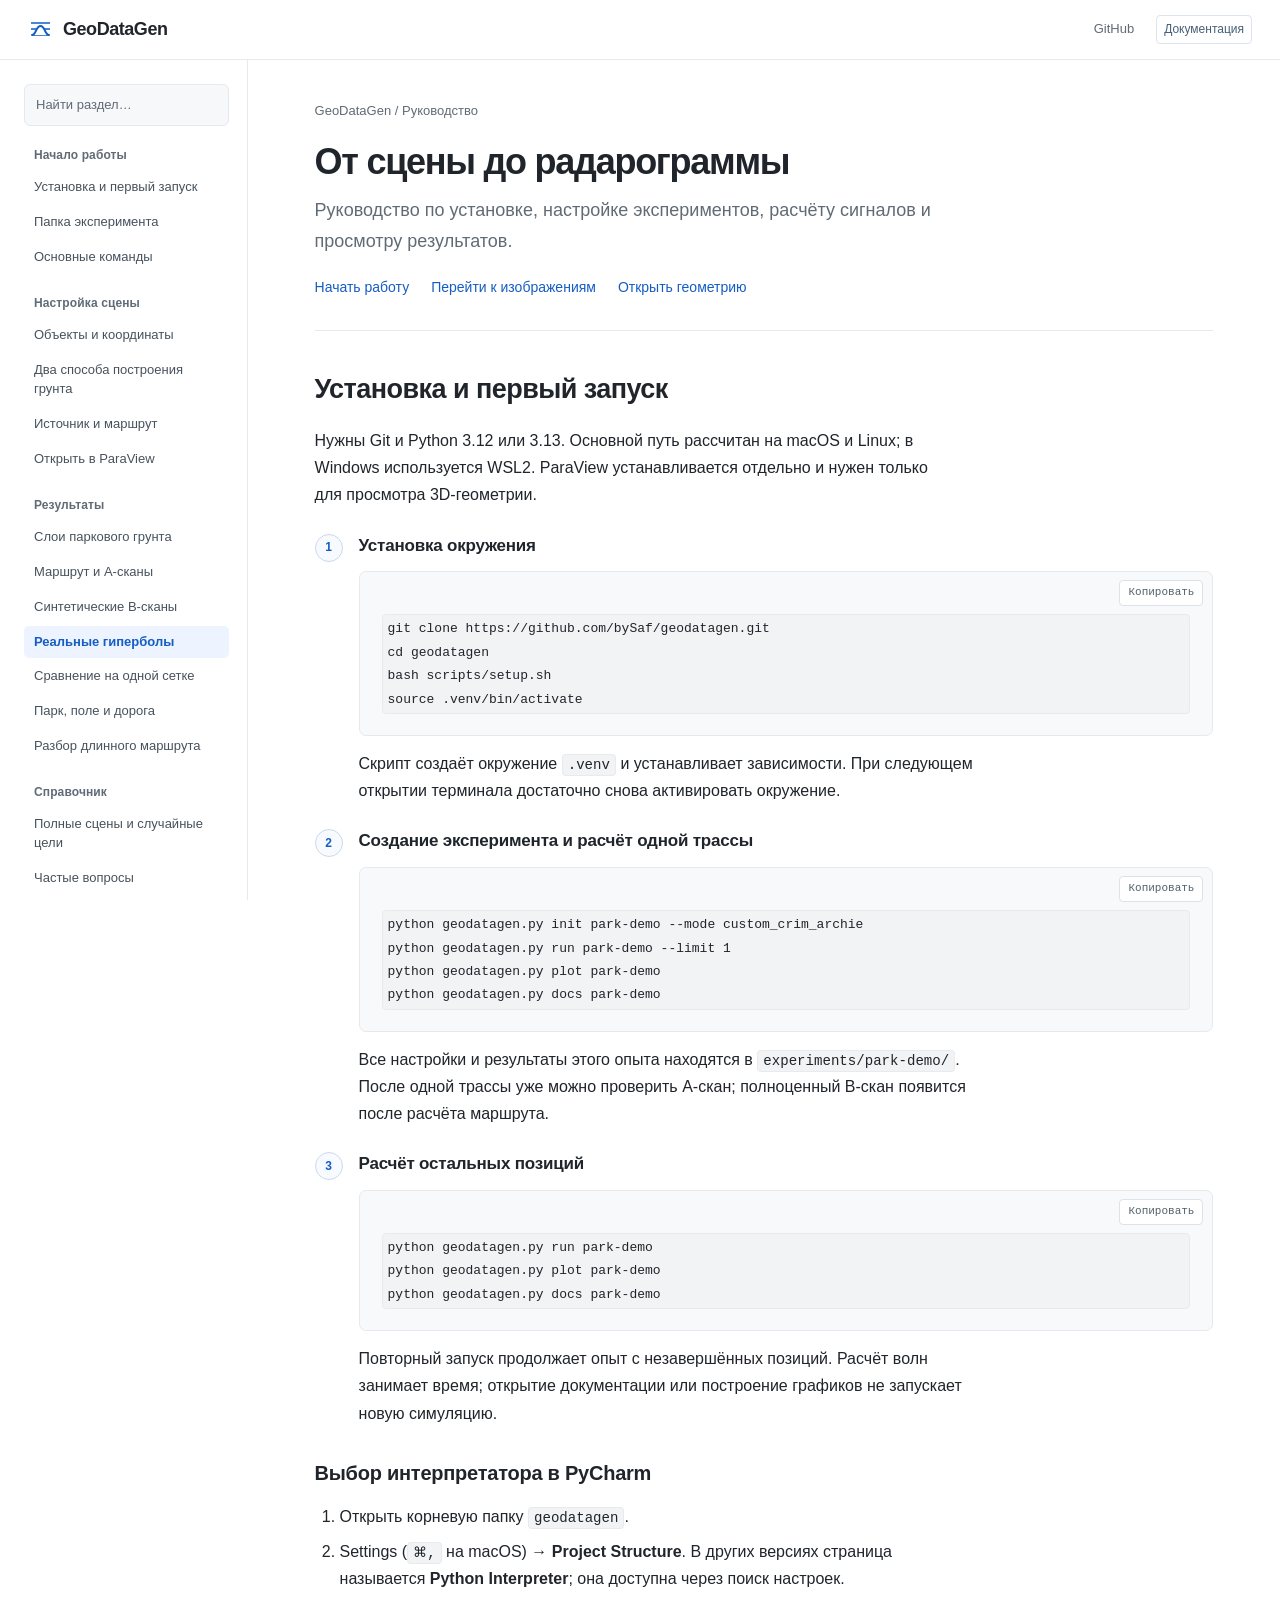
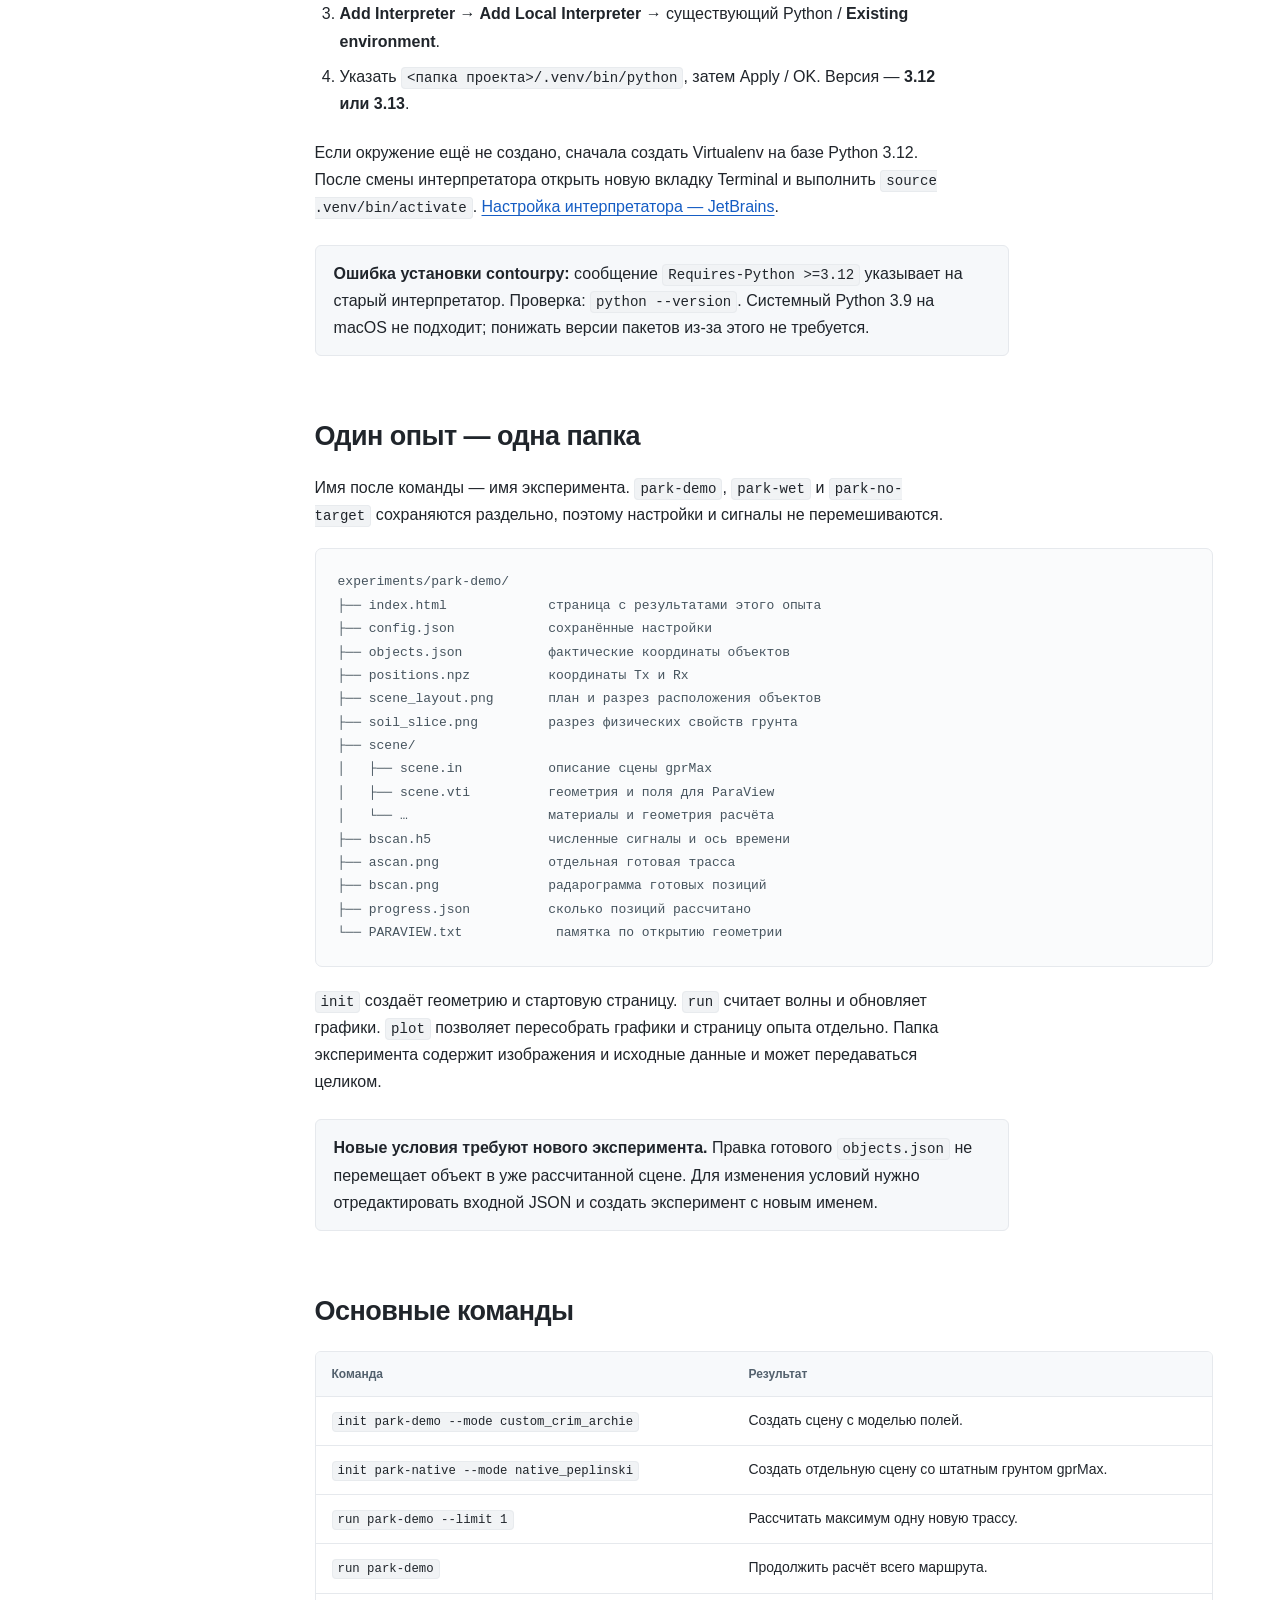
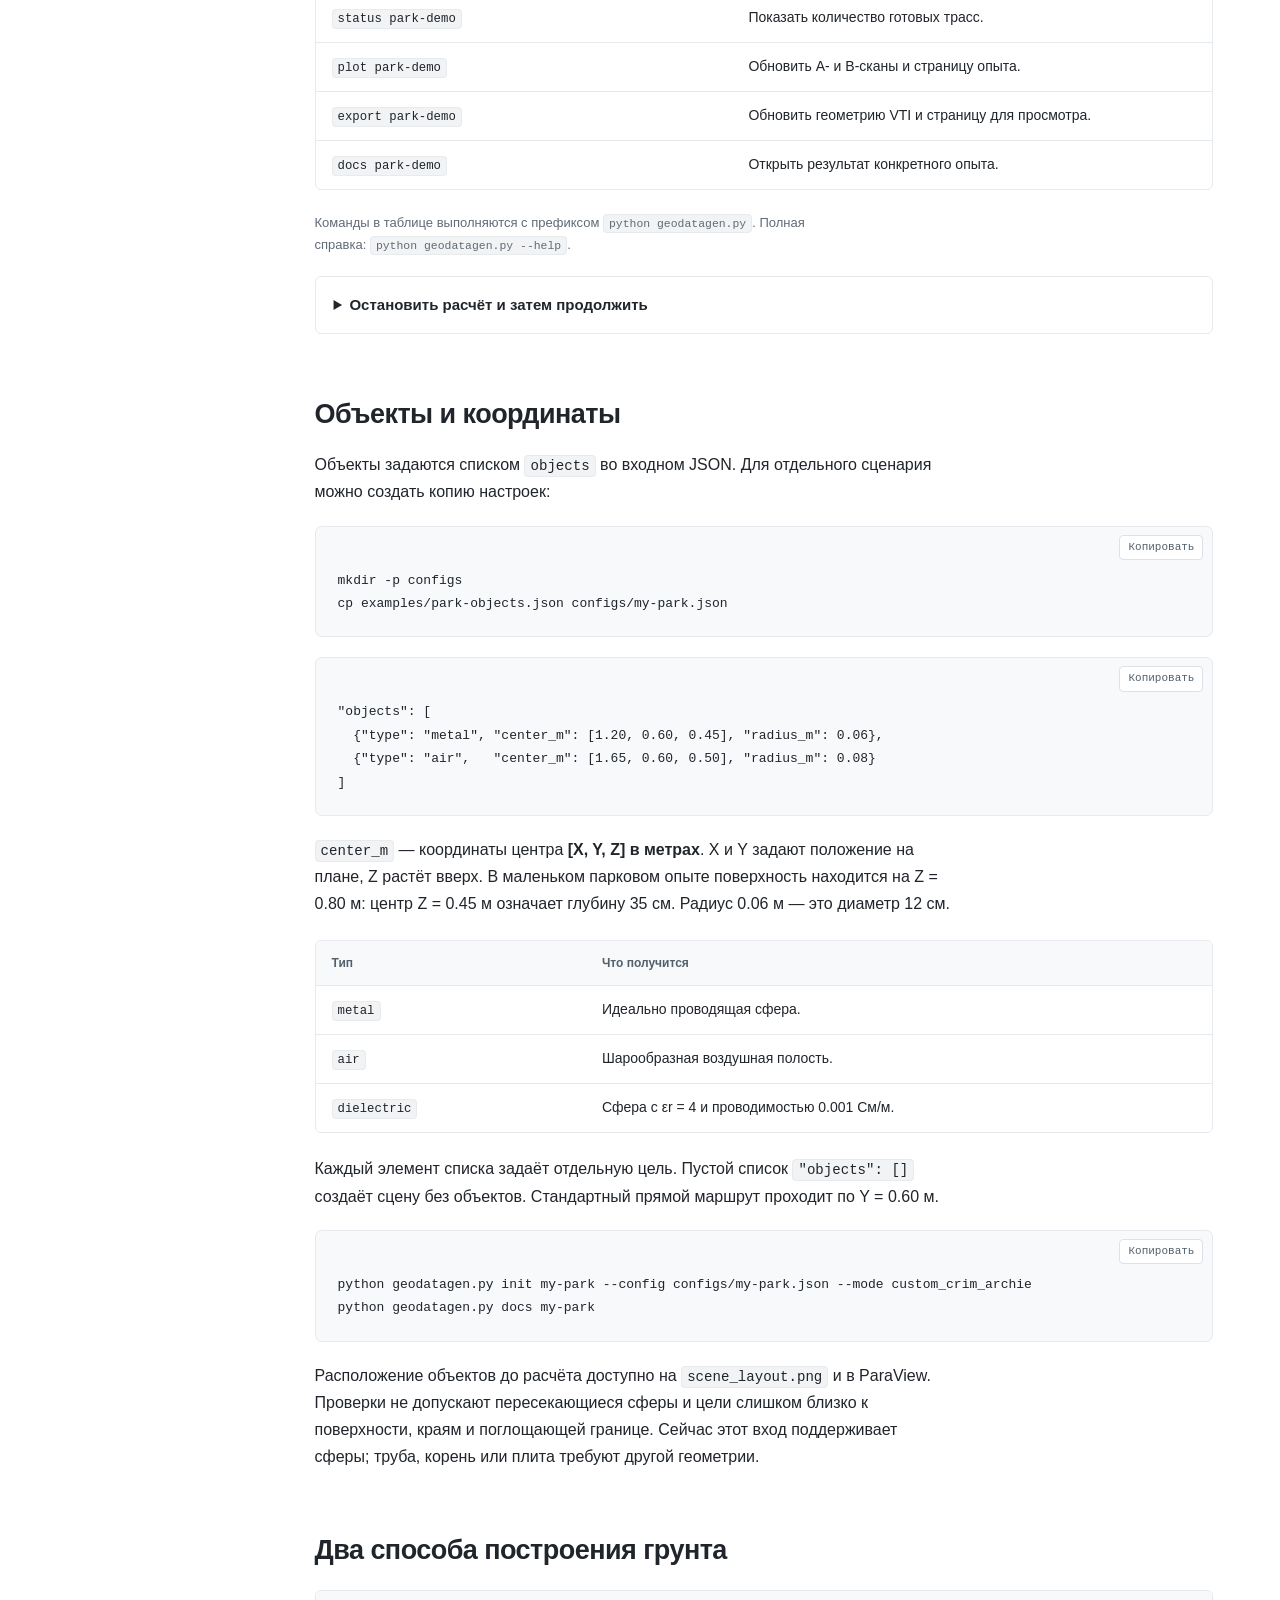
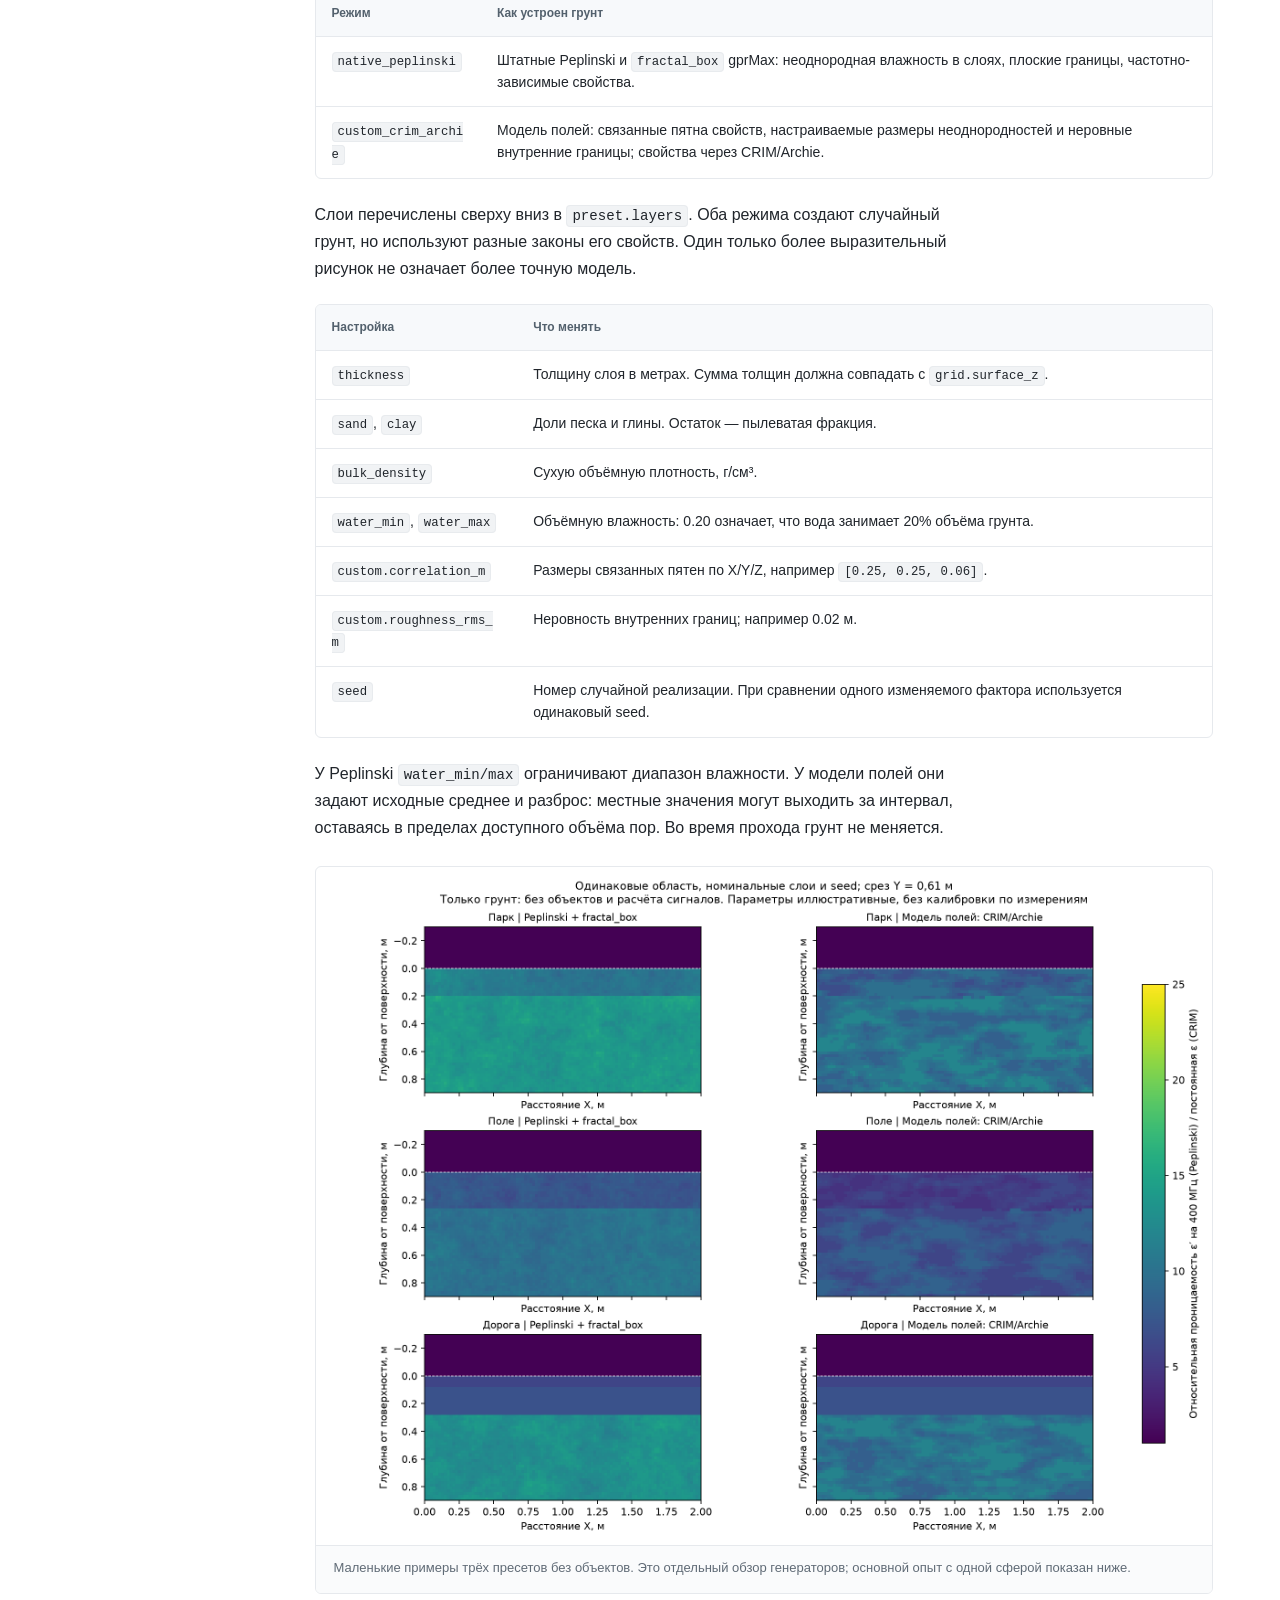
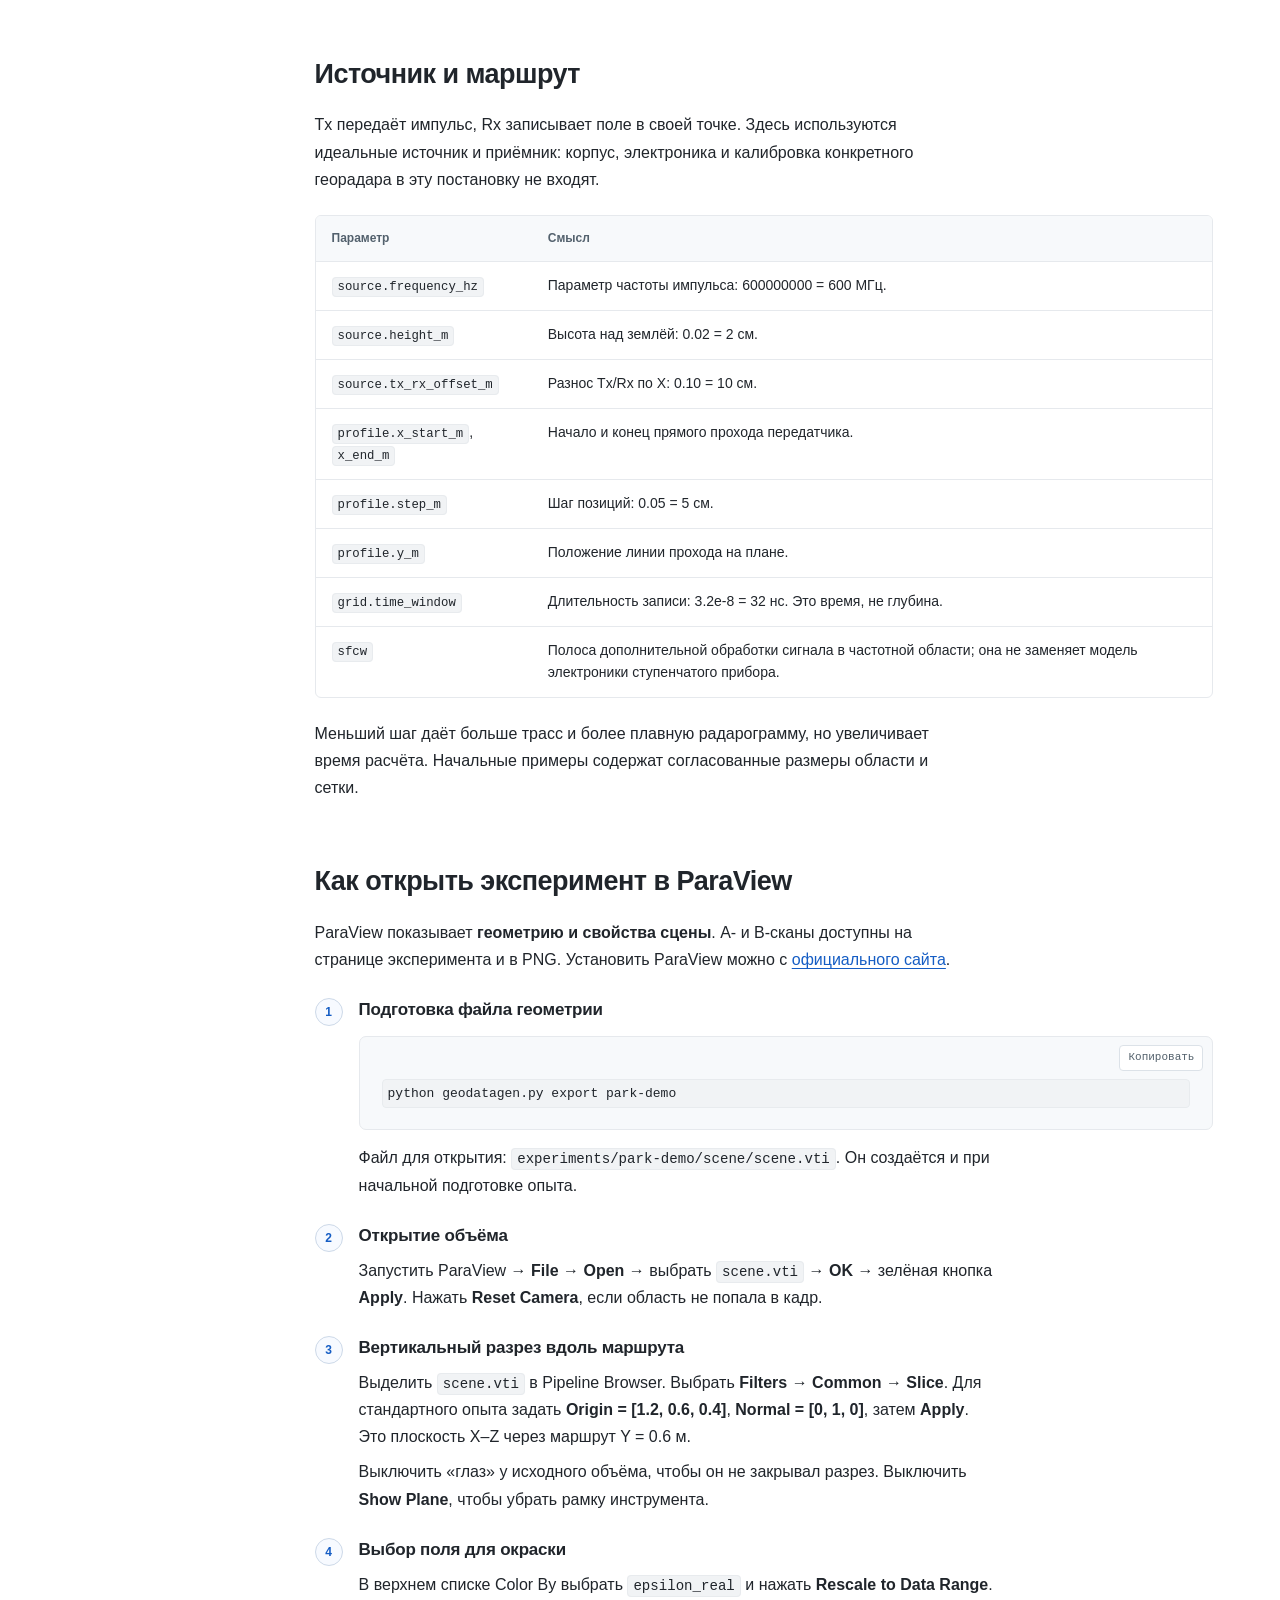
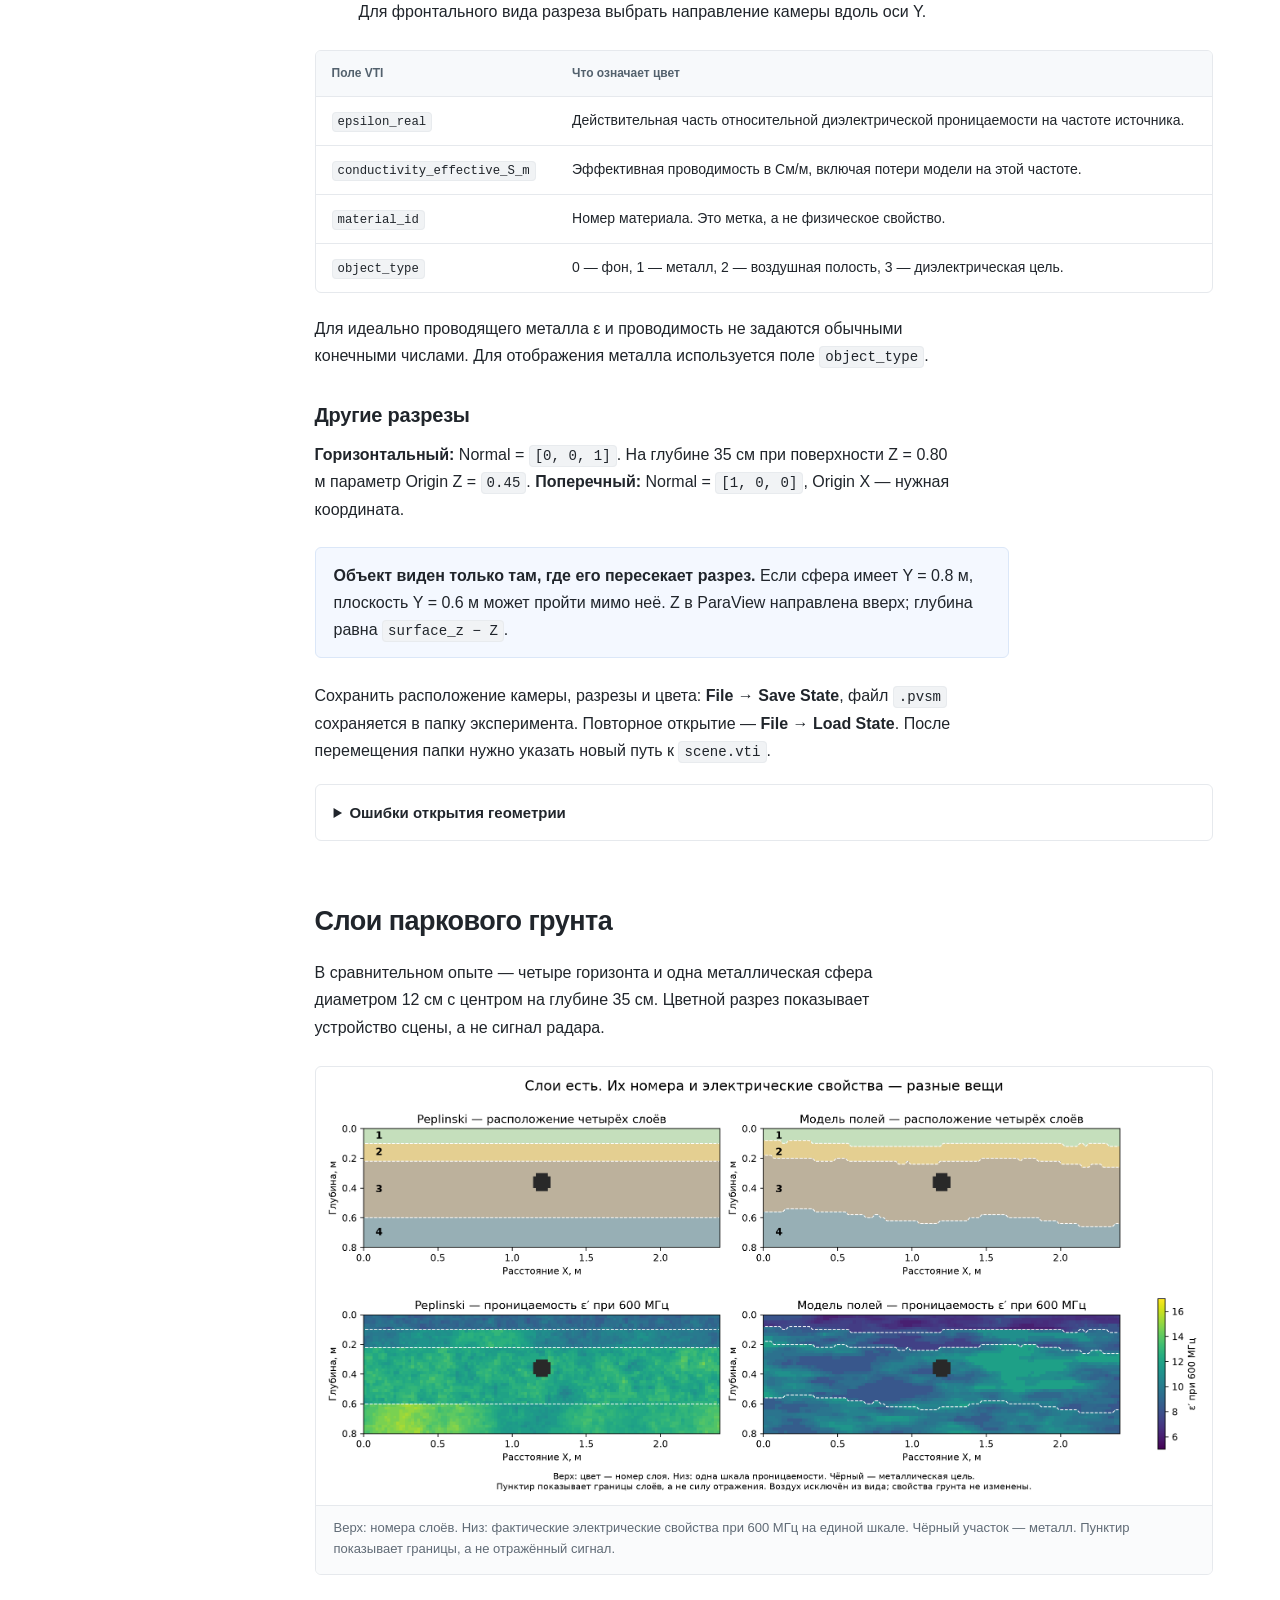
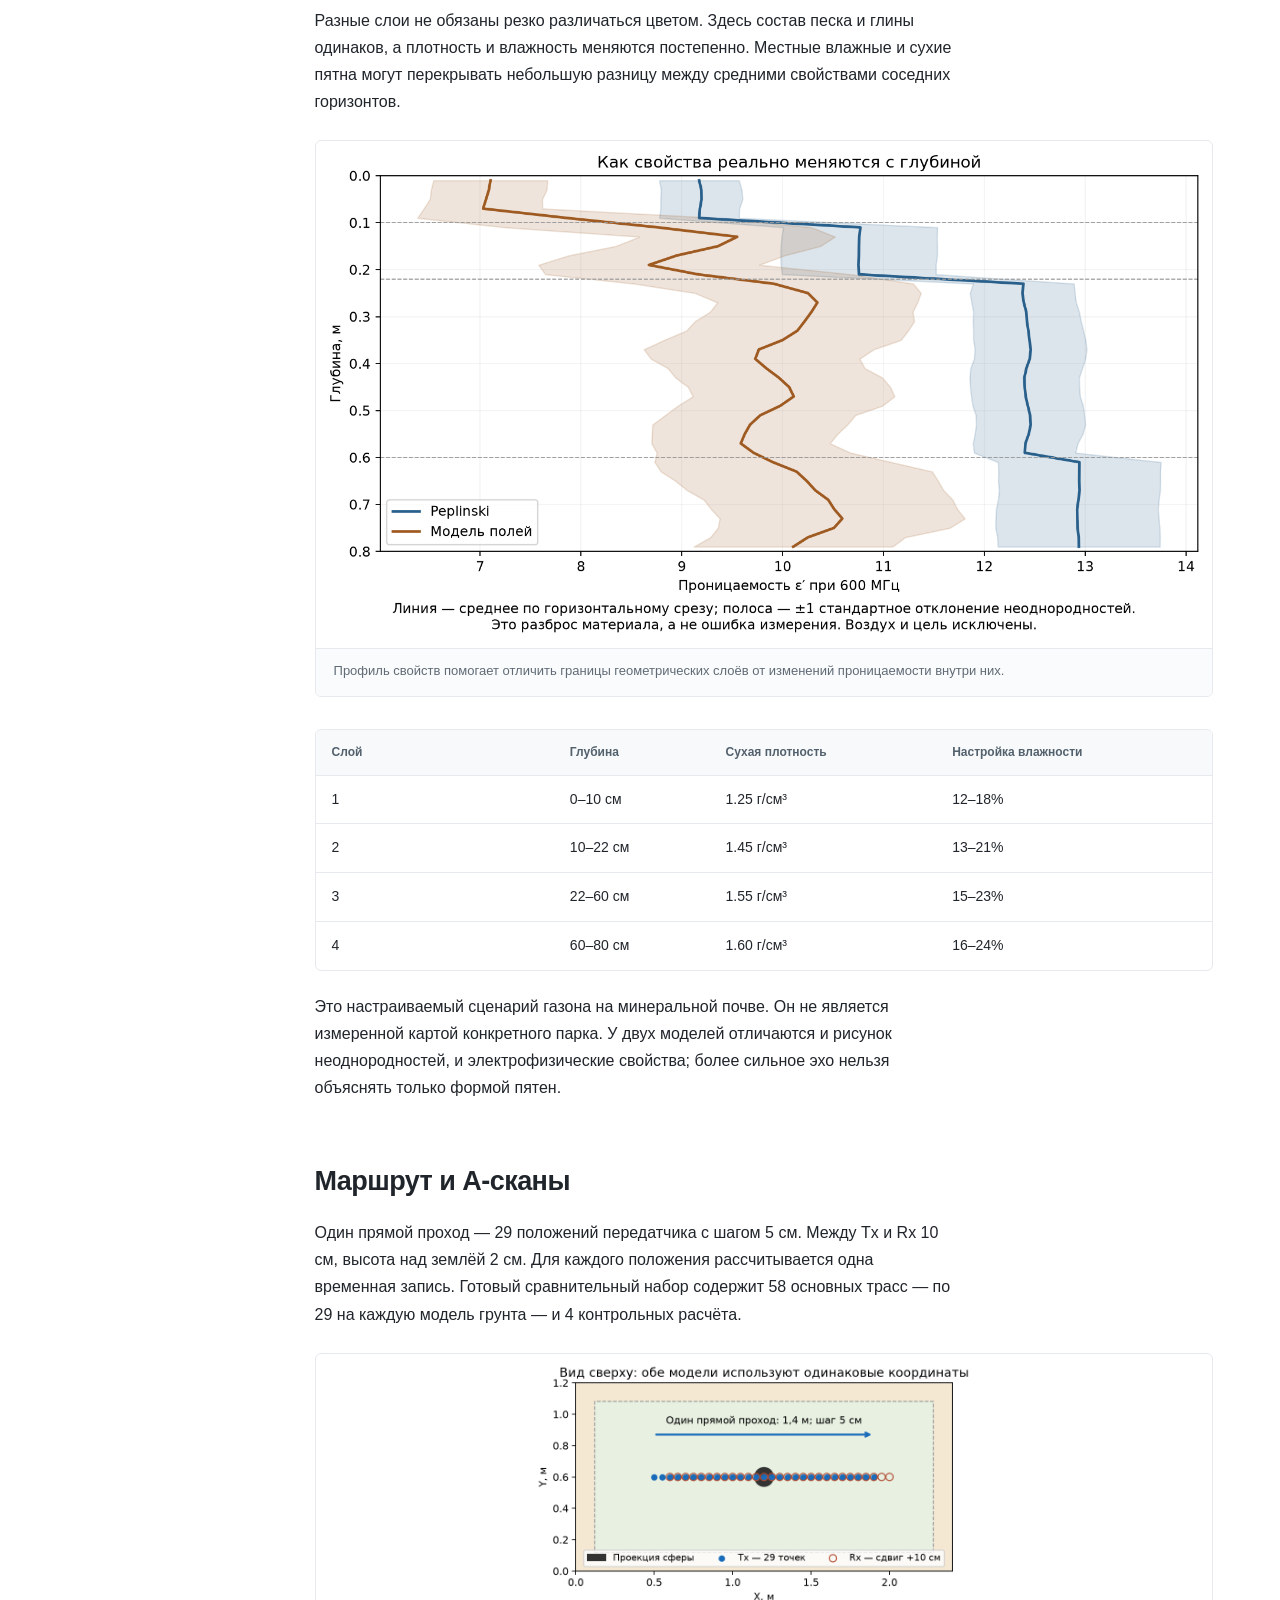
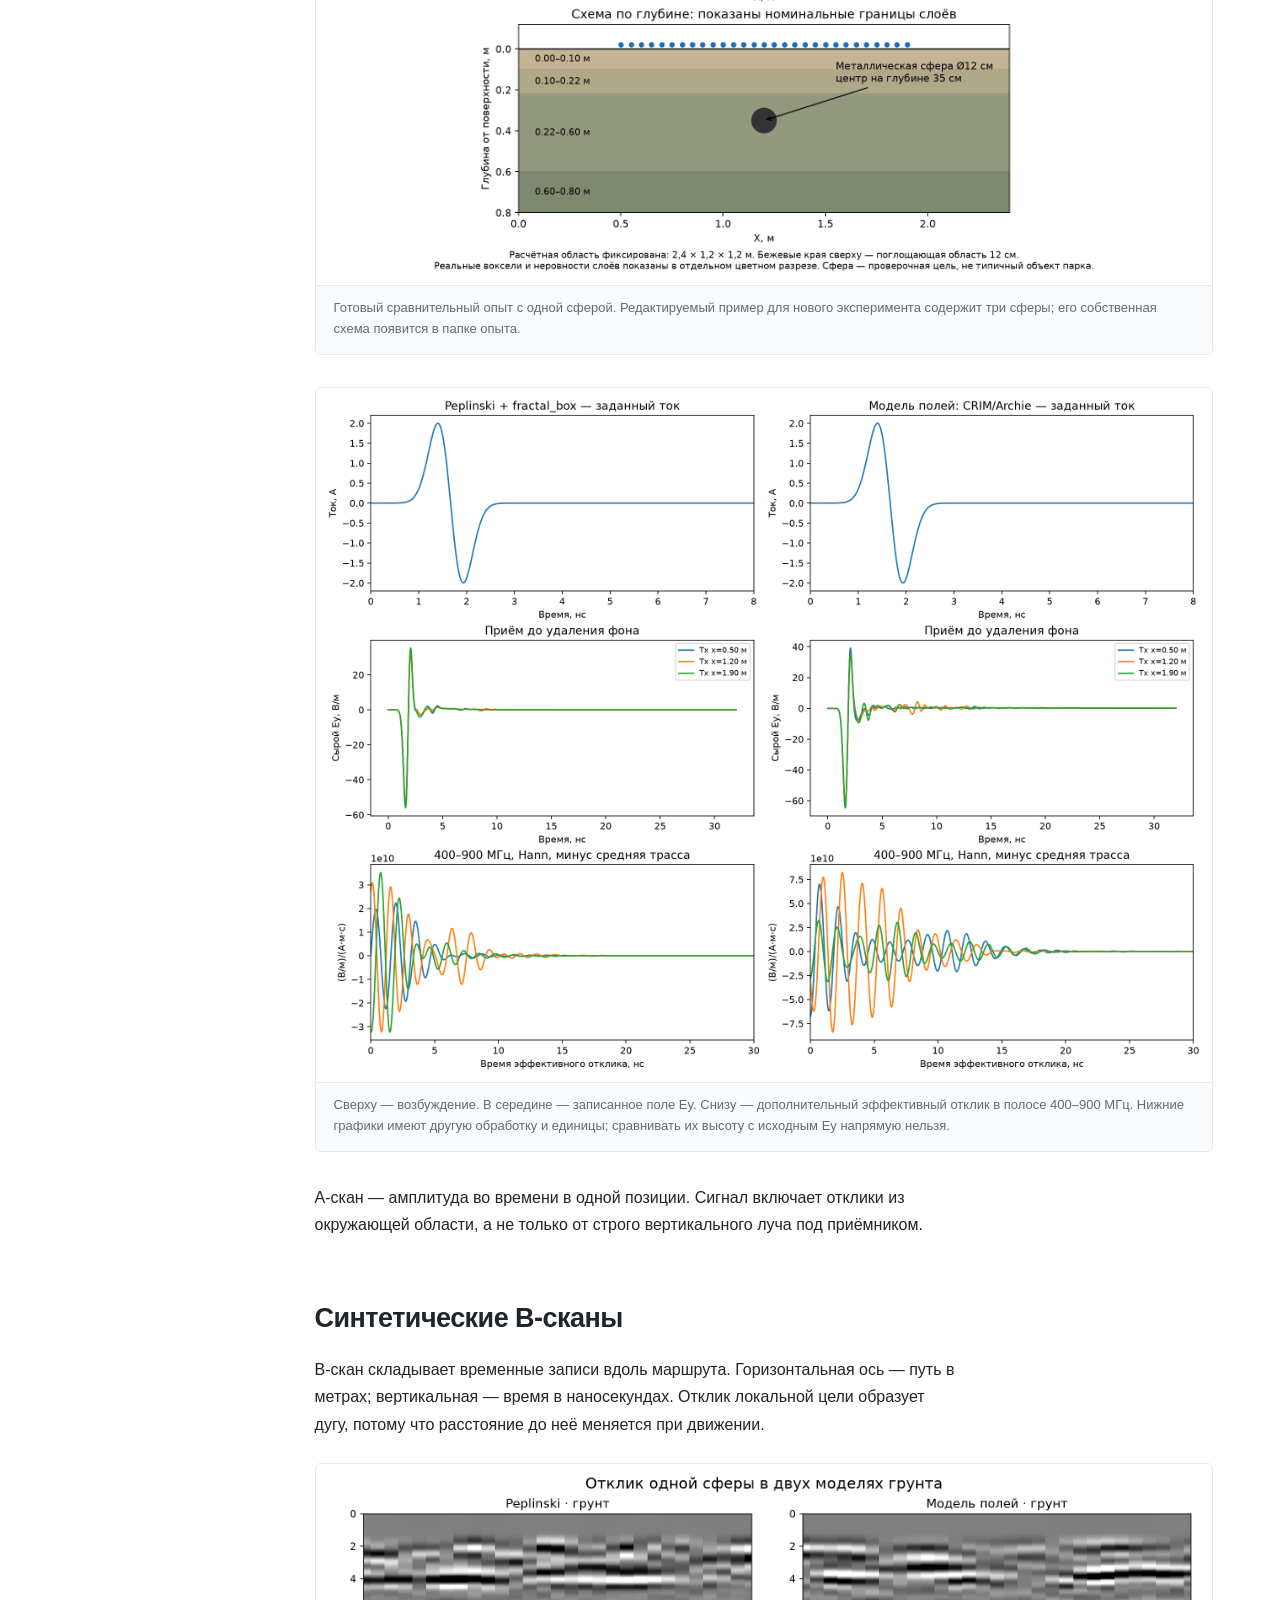
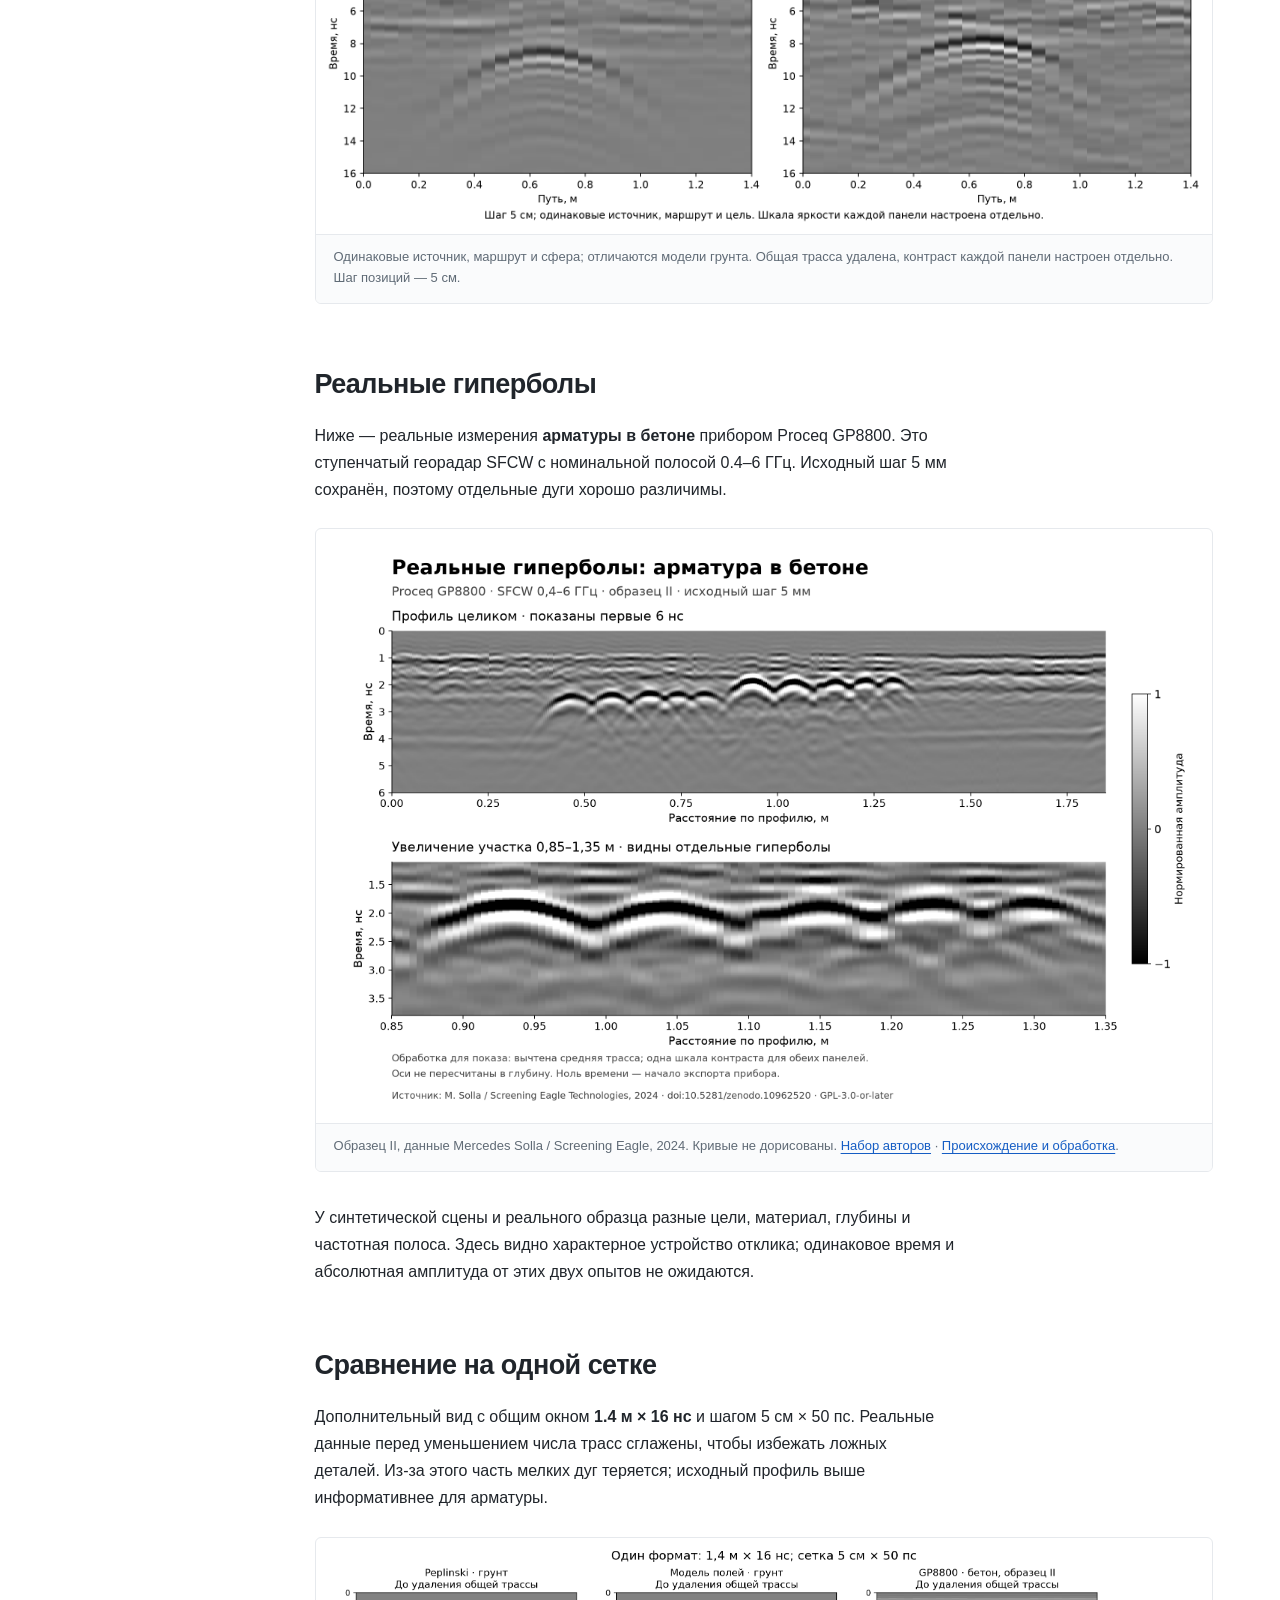
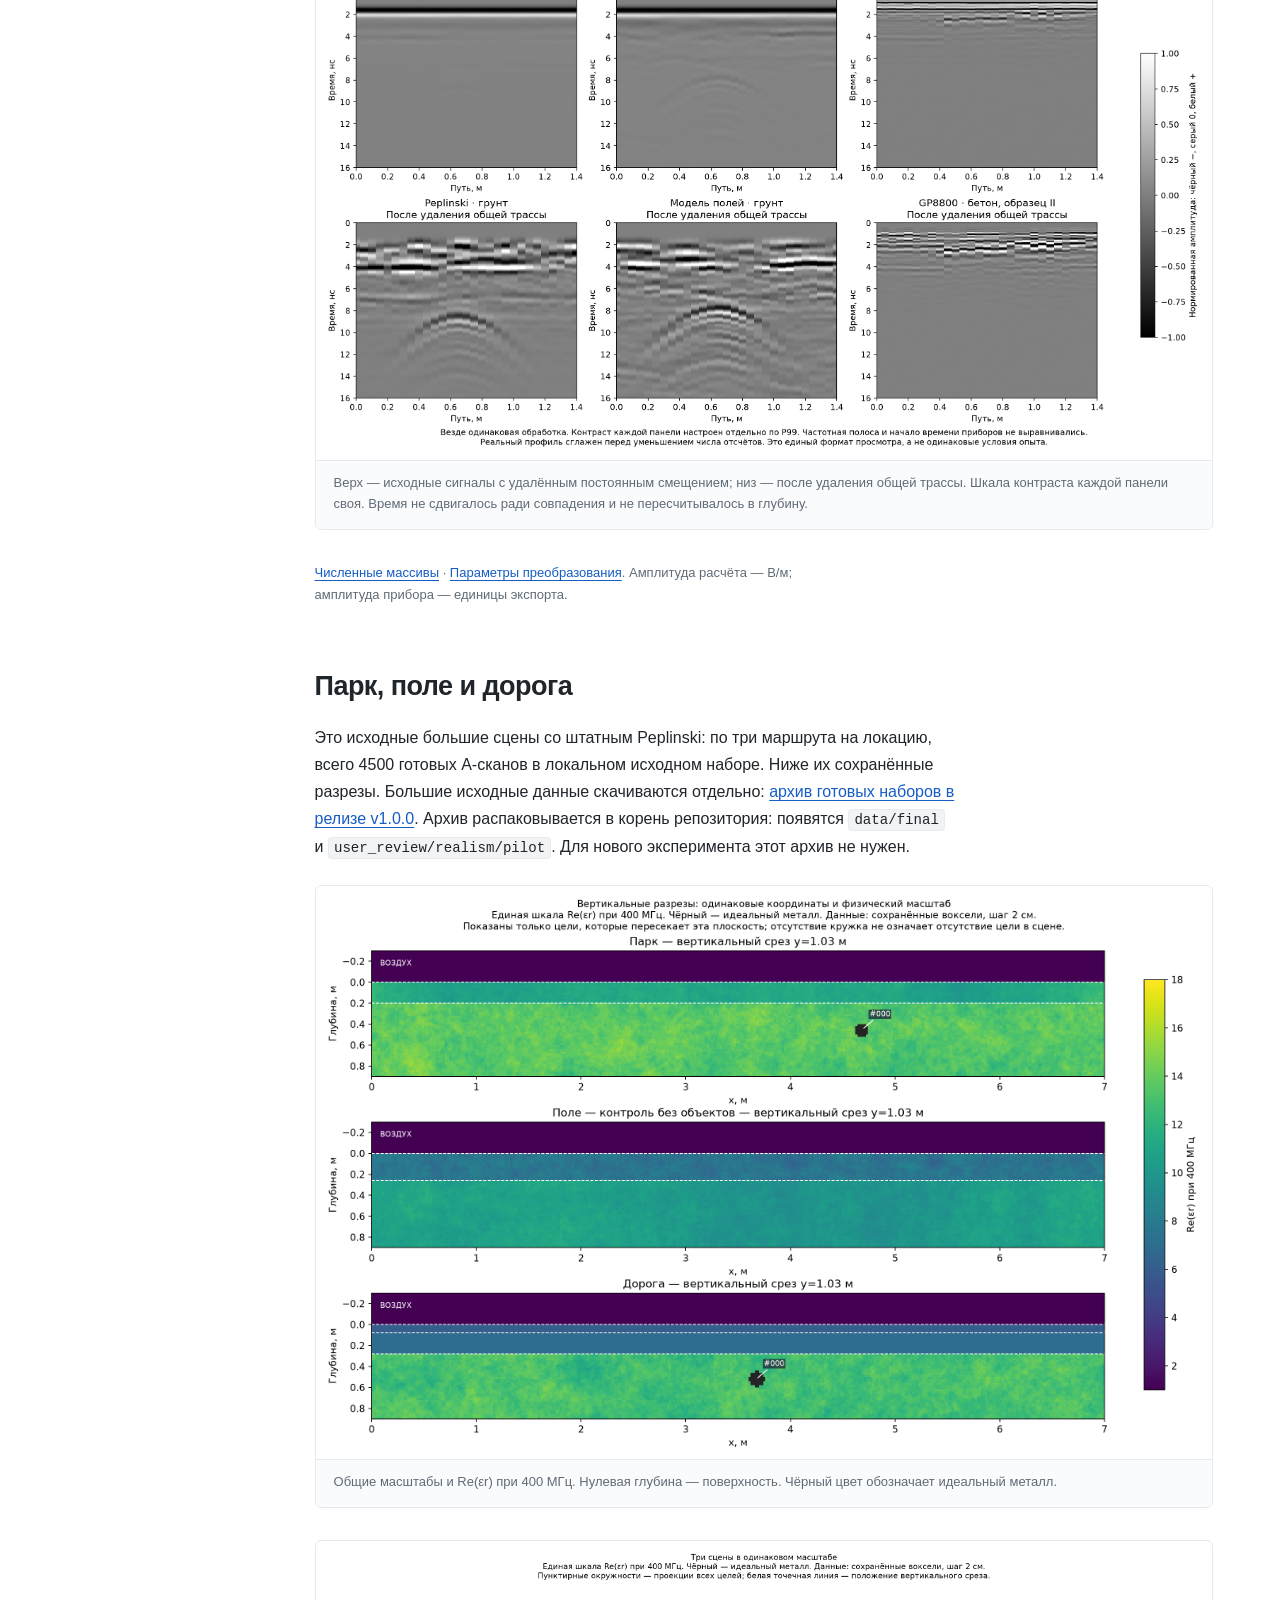
==== commit 13867424: "Make documentation project-focused and clarify Python interpreter setup" ====
--- a/user_review/index.html
+++ b/user_review/index.html
@@ -8,35 +8,37 @@
 </head>
 <body>
 <a class="skip" href="#content">Перейти к содержимому</a>
-<header class="topbar"><a class="brand" href="#start"><svg width="25" height="25" viewBox="0 0 25 25" fill="none" aria-hidden="true"><path d="M3 6h19M3 12h19M3 18h19" stroke="currentColor" stroke-width="1.5"/><path d="M4 18c4 0 4-9 8.5-9s4.5 9 8.5 9" stroke="currentColor" stroke-width="2" fill="white"/></svg>GeoDataGen</a><div class="toplinks"><a href="#call">Для созвона</a><a href="https://github.com/bySaf/geodatagen">GitHub</a><span class="status-tag">Документация</span><button class="mobile-toggle" aria-expanded="false" aria-controls="navigation" type="button"><svg width="15" height="15" viewBox="0 0 15 15" fill="none" aria-hidden="true"><path d="M2 3.5h11M2 7.5h11M2 11.5h11" stroke="currentColor" stroke-width="1.5"/></svg>Разделы</button></div></header>
+<header class="topbar"><a class="brand" href="#start"><svg width="25" height="25" viewBox="0 0 25 25" fill="none" aria-hidden="true"><path d="M3 6h19M3 12h19M3 18h19" stroke="currentColor" stroke-width="1.5"/><path d="M4 18c4 0 4-9 8.5-9s4.5 9 8.5 9" stroke="currentColor" stroke-width="2" fill="white"/></svg>GeoDataGen</a><div class="toplinks"><a href="https://github.com/bySaf/geodatagen">GitHub</a><span class="status-tag">Документация</span><button class="mobile-toggle" aria-expanded="false" aria-controls="navigation" type="button"><svg width="15" height="15" viewBox="0 0 15 15" fill="none" aria-hidden="true"><path d="M2 3.5h11M2 7.5h11M2 11.5h11" stroke="currentColor" stroke-width="1.5"/></svg>Разделы</button></div></header>
 <div class="backdrop"></div>
 <aside class="sidebar" id="navigation" aria-label="Оглавление документации">
 <label class="sr-only" for="find-section">Найти раздел</label><input class="nav-search" id="find-section" type="search" placeholder="Найти раздел…" autocomplete="off">
 <nav>
-<div class="nav-group"><h2>Начать</h2><a href="#start" aria-current="location">Установка и первый запуск</a><a href="#experiment">Папка эксперимента</a><a href="#commands">Основные команды</a></div>
-<div class="nav-group"><h2>Настроить сцену</h2><a href="#objects">Объекты и координаты</a><a href="#settings-soil">Два способа построения грунта</a><a href="#source">Источник и маршрут</a><a href="#paraview">Открыть в ParaView</a></div>
-<div class="nav-group"><h2>Посмотреть результаты</h2><a href="#soil">Слои паркового грунта</a><a href="#pilot-route">Маршрут и A-сканы</a><a href="#scans">Синтетические B-сканы</a><a href="#real">Реальные гиперболы</a><a href="#common-grid">Сравнение на одной сетке</a><a href="#three-scenes">Парк, поле и дорога</a><a href="#route">Разбор длинного маршрута</a></div>
-<div class="nav-group"><h2>Передать проект</h2><a href="#call">Что показать на созвоне</a><a href="#full">Полные сцены и случайные цели</a><a href="#questions">Частые вопросы</a><a href="#sources">Источники</a></div>
-</nav><p class="nav-empty" hidden>Раздел не найден. Попробуй другое слово.</p><div class="sidebar-footer">Все рисунки — прямо в статье.<br>Команды выполняются из корня репозитория.</div>
+<div class="nav-group"><h2>Начало работы</h2><a href="#start" aria-current="location">Установка и первый запуск</a><a href="#experiment">Папка эксперимента</a><a href="#commands">Основные команды</a></div>
+<div class="nav-group"><h2>Настройка сцены</h2><a href="#objects">Объекты и координаты</a><a href="#settings-soil">Два способа построения грунта</a><a href="#source">Источник и маршрут</a><a href="#paraview">Открыть в ParaView</a></div>
+<div class="nav-group"><h2>Результаты</h2><a href="#soil">Слои паркового грунта</a><a href="#pilot-route">Маршрут и A-сканы</a><a href="#scans">Синтетические B-сканы</a><a href="#real">Реальные гиперболы</a><a href="#common-grid">Сравнение на одной сетке</a><a href="#three-scenes">Парк, поле и дорога</a><a href="#route">Разбор длинного маршрута</a></div>
+<div class="nav-group"><h2>Справочник</h2><a href="#full">Полные сцены и случайные цели</a><a href="#questions">Частые вопросы</a><a href="#sources">Источники</a></div>
+</nav><p class="nav-empty" hidden>Раздел не найден. Измените поисковый запрос.</p><div class="sidebar-footer">GeoDataGen · руководство пользователя<br>Команды выполняются из корня репозитория.</div>
 </aside>
 <main class="book" id="content">
-<div class="article-header"><div class="breadcrumb">GeoDataGen / Руководство</div><h1>От сцены до радарограммы</h1><p>Установить проект, настроить свой опыт, рассчитать сигналы и открыть результат. Готовые изображения собраны ниже на этой же странице.</p><div class="quick-links"><a href="#start">Начать работу</a><a href="#soil">Перейти к изображениям</a><a href="#paraview">Открыть геометрию</a></div></div>
+<div class="article-header"><div class="breadcrumb">GeoDataGen / Руководство</div><h1>От сцены до радарограммы</h1><p>Руководство по установке, настройке экспериментов, расчёту сигналов и просмотру результатов.</p><div class="quick-links"><a href="#start">Начать работу</a><a href="#soil">Перейти к изображениям</a><a href="#paraview">Открыть геометрию</a></div></div>
 <noscript><p class="nojs-note">Инструкция и изображения работают без JavaScript. Команды можно выделить и скопировать вручную.</p></noscript>
 <section class="article-section" id="start"><h2>Установка и первый запуск<a class="anchor" href="#start" aria-label="Ссылка на раздел">#</a></h2>
-<p>Нужны Git и Python 3.12 или 3.13. Основной путь рассчитан на macOS и Linux; в Windows используй WSL2. ParaView устанавливается отдельно и нужен только для просмотра 3D-геометрии.</p>
-<ol class="steps"><li><h3>Скачай проект и подготовь окружение</h3><pre data-copy><code>git clone https://github.com/bySaf/geodatagen.git
+<p>Нужны Git и Python 3.12 или 3.13. Основной путь рассчитан на macOS и Linux; в Windows используется WSL2. ParaView устанавливается отдельно и нужен только для просмотра 3D-геометрии.</p>
+<ol class="steps"><li><h3>Установка окружения</h3><pre data-copy><code>git clone https://github.com/bySaf/geodatagen.git
 cd geodatagen
 bash scripts/setup.sh
 source .venv/bin/activate</code></pre><p>Скрипт создаёт окружение <code>.venv</code> и устанавливает зависимости. При следующем открытии терминала достаточно снова активировать окружение.</p></li>
-<li><h3>Открой документацию</h3><pre data-copy><code>python geodatagen.py docs</code></pre><p>Откроется эта страница. Её также можно открыть двойным щелчком по <code>user_review/index.html</code> — интернет и сборка сайта не нужны.</p></li>
-<li><h3>Создай первый опыт и проверь одну трассу</h3><pre data-copy><code>python geodatagen.py init park-demo --mode custom_crim_archie
+<li><h3>Создание эксперимента и расчёт одной трассы</h3><pre data-copy><code>python geodatagen.py init park-demo --mode custom_crim_archie
 python geodatagen.py run park-demo --limit 1
 python geodatagen.py plot park-demo
 python geodatagen.py docs park-demo</code></pre><p>Все настройки и результаты этого опыта находятся в <code>experiments/park-demo/</code>. После одной трассы уже можно проверить A-скан; полноценный B-скан появится после расчёта маршрута.</p></li>
-<li><h3>Досчитай остальные позиции</h3><pre data-copy><code>python geodatagen.py run park-demo
+<li><h3>Расчёт остальных позиций</h3><pre data-copy><code>python geodatagen.py run park-demo
 python geodatagen.py plot park-demo
 python geodatagen.py docs park-demo</code></pre><p>Повторный запуск продолжает опыт с незавершённых позиций. Расчёт волн занимает время; открытие документации или построение графиков не запускает новую симуляцию.</p></li></ol>
-<div class="callout"><p><strong>В PyCharm:</strong> открой папку <code>geodatagen</code> целиком. В настройках интерпретатора выбери <code>.venv/bin/python</code>. Команды выше выполняй во вкладке Terminal из корня проекта.</p></div>
+<h3 id="pycharm">Выбор интерпретатора в PyCharm</h3>
+<ol><li>Открыть корневую папку <code>geodatagen</code>.</li><li>Settings (<code>⌘,</code> на macOS) → <strong>Project Structure</strong>. В других версиях страница называется <strong>Python Interpreter</strong>; она доступна через поиск настроек.</li><li><strong>Add Interpreter → Add Local Interpreter</strong> → существующий Python / <strong>Existing environment</strong>.</li><li>Указать <code>&lt;папка проекта&gt;/.venv/bin/python</code>, затем Apply / OK. Версия — <strong>3.12 или 3.13</strong>.</li></ol>
+<p>Если окружение ещё не создано, сначала создать Virtualenv на базе Python 3.12. После смены интерпретатора открыть новую вкладку Terminal и выполнить <code>source .venv/bin/activate</code>. <a href="https://www.jetbrains.com/help/pycharm/configuring-python-interpreter.html">Настройка интерпретатора — JetBrains</a>.</p>
+<div class="callout neutral"><p><strong>Ошибка установки contourpy:</strong> сообщение <code>Requires-Python &gt;=3.12</code> указывает на старый интерпретатор. Проверка: <code>python --version</code>. Системный Python 3.9 на macOS не подходит; понижать версии пакетов из-за этого не требуется.</p></div>
 </section>
 <section class="article-section" id="experiment"><h2>Один опыт — одна папка<a class="anchor" href="#experiment" aria-label="Ссылка на раздел">#</a></h2>
 <p>Имя после команды — имя эксперимента. <code>park-demo</code>, <code>park-wet</code> и <code>park-no-target</code> сохраняются раздельно, поэтому настройки и сигналы не перемешиваются.</p>
@@ -56,17 +58,17 @@
 ├── bscan.png              радарограмма готовых позиций
 ├── progress.json          сколько позиций рассчитано
 └── PARAVIEW.txt            памятка по открытию геометрии</code></pre>
-<p><code>init</code> создаёт геометрию и стартовую страницу. <code>run</code> считает волны и обновляет графики. <code>plot</code> позволяет пересобрать графики и страницу опыта отдельно. Сохрани всю папку эксперимента, чтобы передать и картинки, и исходные данные.</p>
-<div class="callout neutral"><p><strong>Меняешь условия — создавай новое имя.</strong> Правка готового <code>objects.json</code> не перемещает объект в уже рассчитанной сцене. Отредактируй входной JSON, затем создай новый эксперимент.</p></div>
+<p><code>init</code> создаёт геометрию и стартовую страницу. <code>run</code> считает волны и обновляет графики. <code>plot</code> позволяет пересобрать графики и страницу опыта отдельно. Папка эксперимента содержит изображения и исходные данные и может передаваться целиком.</p>
+<div class="callout neutral"><p><strong>Новые условия требуют нового эксперимента.</strong> Правка готового <code>objects.json</code> не перемещает объект в уже рассчитанной сцене. Для изменения условий нужно отредактировать входной JSON и создать эксперимент с новым именем.</p></div>
 </section>
 <section class="article-section" id="commands"><h2>Основные команды<a class="anchor" href="#commands" aria-label="Ссылка на раздел">#</a></h2>
 <div class="table-wrap"><table><thead><tr><th>Команда</th><th>Результат</th></tr></thead><tbody>
 <tr><td><code>init park-demo --mode custom_crim_archie</code></td><td>Создать сцену с моделью полей.</td></tr><tr><td><code>init park-native --mode native_peplinski</code></td><td>Создать отдельную сцену со штатным грунтом gprMax.</td></tr><tr><td><code>run park-demo --limit 1</code></td><td>Рассчитать максимум одну новую трассу.</td></tr><tr><td><code>run park-demo</code></td><td>Продолжить расчёт всего маршрута.</td></tr><tr><td><code>status park-demo</code></td><td>Показать количество готовых трасс.</td></tr><tr><td><code>plot park-demo</code></td><td>Обновить A- и B-сканы и страницу опыта.</td></tr><tr><td><code>export park-demo</code></td><td>Обновить геометрию VTI и страницу для просмотра.</td></tr><tr><td><code>docs park-demo</code></td><td>Открыть результат конкретного опыта.</td></tr></tbody></table></div>
-<p class="meta">Перед каждой строкой таблицы добавляй <code>python geodatagen.py</code>. Полная справка: <code>python geodatagen.py --help</code>.</p>
+<p class="meta">Команды в таблице выполняются с префиксом <code>python geodatagen.py</code>. Полная справка: <code>python geodatagen.py --help</code>.</p>
 <details><summary>Остановить расчёт и затем продолжить</summary><p>Команда остановки создаёт файл <code>STOP</code> внутри нужного опыта. Текущая трасса закончится, после неё расчёт остановится:</p><pre data-copy><code>python geodatagen.py stop park-demo</code></pre><p>Продолжить с оставшихся позиций:</p><pre data-copy><code>python geodatagen.py run park-demo --resume</code></pre></details>
 </section>
 <section class="article-section" id="objects"><h2>Объекты и координаты<a class="anchor" href="#objects" aria-label="Ссылка на раздел">#</a></h2>
-<p>Сначала сделай свою копию настроек, открой её в PyCharm и измени список <code>objects</code>.</p><pre data-copy><code>mkdir -p configs
+<p>Объекты задаются списком <code>objects</code> во входном JSON. Для отдельного сценария можно создать копию настроек:</p><pre data-copy><code>mkdir -p configs
 cp examples/park-objects.json configs/my-park.json</code></pre>
 <pre data-copy><code>"objects": [
   {"type": "metal", "center_m": [1.20, 0.60, 0.45], "radius_m": 0.06},
@@ -74,32 +76,32 @@
 ]</code></pre>
 <p><code>center_m</code> — координаты центра <strong>[X, Y, Z] в метрах</strong>. X и Y задают положение на плане, Z растёт вверх. В маленьком парковом опыте поверхность находится на Z = 0.80 м: центр Z = 0.45 м означает глубину 35 см. Радиус 0.06 м — это диаметр 12 см.</p>
 <div class="table-wrap"><table><thead><tr><th>Тип</th><th>Что получится</th></tr></thead><tbody><tr><td><code>metal</code></td><td>Идеально проводящая сфера.</td></tr><tr><td><code>air</code></td><td>Шарообразная воздушная полость.</td></tr><tr><td><code>dielectric</code></td><td>Сфера с εr = 4 и проводимостью 0.001 См/м.</td></tr></tbody></table></div>
-<p>Добавь элементы списка для новых целей. Для опыта без объектов задай <code>"objects": []</code>. Чтобы объект попал под стандартный прямой маршрут, используй Y около 0.60 м.</p>
+<p>Каждый элемент списка задаёт отдельную цель. Пустой список <code>"objects": []</code> создаёт сцену без объектов. Стандартный прямой маршрут проходит по Y = 0.60 м.</p>
 <pre data-copy><code>python geodatagen.py init my-park --config configs/my-park.json --mode custom_crim_archie
 python geodatagen.py docs my-park</code></pre>
-<p>До расчёта проверь расположение на <code>scene_layout.png</code> или в ParaView. Проверки не допускают пересекающиеся сферы и цели слишком близко к поверхности, краям и поглощающей границе. Сейчас этот вход поддерживает сферы; труба, корень или плита требуют другой геометрии.</p>
+<p>Расположение объектов до расчёта доступно на <code>scene_layout.png</code> и в ParaView. Проверки не допускают пересекающиеся сферы и цели слишком близко к поверхности, краям и поглощающей границе. Сейчас этот вход поддерживает сферы; труба, корень или плита требуют другой геометрии.</p>
 </section>
 <section class="article-section" id="settings-soil"><h2>Два способа построения грунта<a class="anchor" href="#settings-soil" aria-label="Ссылка на раздел">#</a></h2>
 <div class="table-wrap"><table><thead><tr><th>Режим</th><th>Как устроен грунт</th></tr></thead><tbody><tr><td><code>native_peplinski</code></td><td>Штатные Peplinski и <code>fractal_box</code> gprMax: неоднородная влажность в слоях, плоские границы, частотно-зависимые свойства.</td></tr><tr><td><code>custom_crim_archie</code></td><td>Модель полей: связанные пятна свойств, настраиваемые размеры неоднородностей и неровные внутренние границы; свойства через CRIM/Archie.</td></tr></tbody></table></div>
 <p>Слои перечислены сверху вниз в <code>preset.layers</code>. Оба режима создают случайный грунт, но используют разные законы его свойств. Один только более выразительный рисунок не означает более точную модель.</p>
-<div class="table-wrap"><table><thead><tr><th>Настройка</th><th>Что менять</th></tr></thead><tbody><tr><td><code>thickness</code></td><td>Толщину слоя в метрах. Сумма толщин должна совпадать с <code>grid.surface_z</code>.</td></tr><tr><td><code>sand</code>, <code>clay</code></td><td>Доли песка и глины. Остаток — пылеватая фракция.</td></tr><tr><td><code>bulk_density</code></td><td>Сухую объёмную плотность, г/см³.</td></tr><tr><td><code>water_min</code>, <code>water_max</code></td><td>Объёмную влажность: 0.20 означает, что вода занимает 20% объёма грунта.</td></tr><tr><td><code>custom.correlation_m</code></td><td>Размеры связанных пятен по X/Y/Z, например <code>[0.25, 0.25, 0.06]</code>.</td></tr><tr><td><code>custom.roughness_rms_m</code></td><td>Неровность внутренних границ; например 0.02 м.</td></tr><tr><td><code>seed</code></td><td>Номер случайной реализации. Для сравнения одного изменённого фактора сохраняй прежний seed.</td></tr></tbody></table></div>
+<div class="table-wrap"><table><thead><tr><th>Настройка</th><th>Что менять</th></tr></thead><tbody><tr><td><code>thickness</code></td><td>Толщину слоя в метрах. Сумма толщин должна совпадать с <code>grid.surface_z</code>.</td></tr><tr><td><code>sand</code>, <code>clay</code></td><td>Доли песка и глины. Остаток — пылеватая фракция.</td></tr><tr><td><code>bulk_density</code></td><td>Сухую объёмную плотность, г/см³.</td></tr><tr><td><code>water_min</code>, <code>water_max</code></td><td>Объёмную влажность: 0.20 означает, что вода занимает 20% объёма грунта.</td></tr><tr><td><code>custom.correlation_m</code></td><td>Размеры связанных пятен по X/Y/Z, например <code>[0.25, 0.25, 0.06]</code>.</td></tr><tr><td><code>custom.roughness_rms_m</code></td><td>Неровность внутренних границ; например 0.02 м.</td></tr><tr><td><code>seed</code></td><td>Номер случайной реализации. При сравнении одного изменяемого фактора используется одинаковый seed.</td></tr></tbody></table></div>
 <p>У Peplinski <code>water_min/max</code> ограничивают диапазон влажности. У модели полей они задают исходные среднее и разброс: местные значения могут выходить за интервал, оставаясь в пределах доступного объёма пор. Во время прохода грунт не меняется.</p>
 <figure class="figure"><img src="soil_modes/soil_modes_comparison.png" loading="lazy" alt="Сравнение двух генераторов для парка, поля и дороги"><figcaption>Маленькие примеры трёх пресетов без объектов. Это отдельный обзор генераторов; основной опыт с одной сферой показан ниже.</figcaption></figure>
 </section>
 <section class="article-section" id="source"><h2>Источник и маршрут<a class="anchor" href="#source" aria-label="Ссылка на раздел">#</a></h2>
 <p>Tx передаёт импульс, Rx записывает поле в своей точке. Здесь используются идеальные источник и приёмник: корпус, электроника и калибровка конкретного георадара в эту постановку не входят.</p>
 <div class="table-wrap"><table><thead><tr><th>Параметр</th><th>Смысл</th></tr></thead><tbody><tr><td><code>source.frequency_hz</code></td><td>Параметр частоты импульса: 600000000 = 600 МГц.</td></tr><tr><td><code>source.height_m</code></td><td>Высота над землёй: 0.02 = 2 см.</td></tr><tr><td><code>source.tx_rx_offset_m</code></td><td>Разнос Tx/Rx по X: 0.10 = 10 см.</td></tr><tr><td><code>profile.x_start_m</code>, <code>x_end_m</code></td><td>Начало и конец прямого прохода передатчика.</td></tr><tr><td><code>profile.step_m</code></td><td>Шаг позиций: 0.05 = 5 см.</td></tr><tr><td><code>profile.y_m</code></td><td>Положение линии прохода на плане.</td></tr><tr><td><code>grid.time_window</code></td><td>Длительность записи: 3.2e-8 = 32 нс. Это время, не глубина.</td></tr><tr><td><code>sfcw</code></td><td>Полоса дополнительной обработки сигнала в частотной области; она не заменяет модель электроники ступенчатого прибора.</td></tr></tbody></table></div>
-<p>Меньший шаг даёт больше трасс и более плавную радарограмму, но увеличивает время расчёта. Для первого опыта оставь размеры области и сетки как в примере.</p>
+<p>Меньший шаг даёт больше трасс и более плавную радарограмму, но увеличивает время расчёта. Начальные примеры содержат согласованные размеры области и сетки.</p>
 </section>
 <section class="article-section" id="paraview"><h2>Как открыть эксперимент в ParaView<a class="anchor" href="#paraview" aria-label="Ссылка на раздел">#</a></h2>
-<p>ParaView показывает <strong>геометрию и свойства сцены</strong>. A- и B-сканы смотри на странице эксперимента или в PNG. Установить ParaView можно с <a href="https://www.paraview.org/download/">официального сайта</a>.</p>
-<ol class="steps"><li><h3>Подготовь файл геометрии</h3><pre data-copy><code>python geodatagen.py export park-demo</code></pre><p>Файл для открытия: <code>experiments/park-demo/scene/scene.vti</code>. Он создаётся и при начальной подготовке опыта.</p></li><li><h3>Открой объём</h3><p>Запусти ParaView → <strong>File → Open</strong> → выбери <code>scene.vti</code> → <strong>OK</strong> → зелёная кнопка <strong>Apply</strong>. Нажми <strong>Reset Camera</strong>, если область не попала в кадр.</p></li><li><h3>Сделай вертикальный разрез вдоль маршрута</h3><p>Выдели <code>scene.vti</code> в Pipeline Browser. Выбери <strong>Filters → Common → Slice</strong>. Для стандартного опыта задай <strong>Origin = [1.2, 0.6, 0.4]</strong>, <strong>Normal = [0, 1, 0]</strong>, затем <strong>Apply</strong>. Это плоскость X–Z через маршрут Y = 0.6 м.</p><p>Выключи «глаз» у исходного объёма, чтобы он не закрывал разрез. Выключи <strong>Show Plane</strong>, чтобы убрать рамку инструмента.</p></li><li><h3>Выбери, что раскрашивать</h3><p>В верхнем списке Color By выбери <code>epsilon_real</code> и нажми <strong>Rescale to Data Range</strong>. Для вида спереди на разрез нажми кнопку взгляда вдоль оси Y.</p></li></ol>
+<p>ParaView показывает <strong>геометрию и свойства сцены</strong>. A- и B-сканы доступны на странице эксперимента и в PNG. Установить ParaView можно с <a href="https://www.paraview.org/download/">официального сайта</a>.</p>
+<ol class="steps"><li><h3>Подготовка файла геометрии</h3><pre data-copy><code>python geodatagen.py export park-demo</code></pre><p>Файл для открытия: <code>experiments/park-demo/scene/scene.vti</code>. Он создаётся и при начальной подготовке опыта.</p></li><li><h3>Открытие объёма</h3><p>Запустить ParaView → <strong>File → Open</strong> → выбрать <code>scene.vti</code> → <strong>OK</strong> → зелёная кнопка <strong>Apply</strong>. Нажать <strong>Reset Camera</strong>, если область не попала в кадр.</p></li><li><h3>Вертикальный разрез вдоль маршрута</h3><p>Выделить <code>scene.vti</code> в Pipeline Browser. Выбрать <strong>Filters → Common → Slice</strong>. Для стандартного опыта задать <strong>Origin = [1.2, 0.6, 0.4]</strong>, <strong>Normal = [0, 1, 0]</strong>, затем <strong>Apply</strong>. Это плоскость X–Z через маршрут Y = 0.6 м.</p><p>Выключить «глаз» у исходного объёма, чтобы он не закрывал разрез. Выключить <strong>Show Plane</strong>, чтобы убрать рамку инструмента.</p></li><li><h3>Выбор поля для окраски</h3><p>В верхнем списке Color By выбрать <code>epsilon_real</code> и нажать <strong>Rescale to Data Range</strong>. Для фронтального вида разреза выбрать направление камеры вдоль оси Y.</p></li></ol>
 <div class="table-wrap"><table><thead><tr><th>Поле VTI</th><th>Что означает цвет</th></tr></thead><tbody><tr><td><code>epsilon_real</code></td><td>Действительная часть относительной диэлектрической проницаемости на частоте источника.</td></tr><tr><td><code>conductivity_effective_S_m</code></td><td>Эффективная проводимость в См/м, включая потери модели на этой частоте.</td></tr><tr><td><code>material_id</code></td><td>Номер материала. Это метка, а не физическое свойство.</td></tr><tr><td><code>object_type</code></td><td>0 — фон, 1 — металл, 2 — воздушная полость, 3 — диэлектрическая цель.</td></tr></tbody></table></div>
-<p>Для идеально проводящего металла ε и проводимость не задаются обычными конечными числами. Переключись на <code>object_type</code>, чтобы уверенно найти его в сцене.</p>
-<h3>Другие разрезы</h3><p><strong>Горизонтальный:</strong> Normal = <code>[0, 0, 1]</code>. На глубине 35 см при поверхности Z = 0.80 м поставь Origin Z = <code>0.45</code>. <strong>Поперечный:</strong> Normal = <code>[1, 0, 0]</code>, Origin X — нужная координата.</p>
+<p>Для идеально проводящего металла ε и проводимость не задаются обычными конечными числами. Для отображения металла используется поле <code>object_type</code>.</p>
+<h3>Другие разрезы</h3><p><strong>Горизонтальный:</strong> Normal = <code>[0, 0, 1]</code>. На глубине 35 см при поверхности Z = 0.80 м параметр Origin Z = <code>0.45</code>. <strong>Поперечный:</strong> Normal = <code>[1, 0, 0]</code>, Origin X — нужная координата.</p>
 <div class="callout"><p><strong>Объект виден только там, где его пересекает разрез.</strong> Если сфера имеет Y = 0.8 м, плоскость Y = 0.6 м может пройти мимо неё. Z в ParaView направлена вверх; глубина равна <code>surface_z − Z</code>.</p></div>
-<p>Сохранить расположение камеры, разрезы и цвета: <strong>File → Save State</strong>, файл <code>.pvsm</code> положи в папку эксперимента. Потом используй <strong>File → Load State</strong>; если опыт перемещён, укажи новый путь к <code>scene.vti</code>.</p>
-<details><summary>Если при открытии сцены снова возникают ошибки</summary><p>Сначала открой свежий <code>scene.vti</code> в пустой сессии ParaView. Старый <code>.pvsm</code> может ссылаться на файлы на другом компьютере. Ранее на этом Mac также наблюдался сбой интерфейса Qt/macOS; другой формат данных не гарантирует его устранение. Готовые PNG и страница опыта доступны независимо от ParaView.</p><p>В старых данных gprMax геометрия сохранена как <code>.vtkhdf</code>; для неё нужен совместимый ParaView. Файлы <code>.in</code> и обычный <code>bscan.h5</code> не следует открывать как изображение геометрии.</p></details>
+<p>Сохранить расположение камеры, разрезы и цвета: <strong>File → Save State</strong>, файл <code>.pvsm</code> сохраняется в папку эксперимента. Повторное открытие — <strong>File → Load State</strong>. После перемещения папки нужно указать новый путь к <code>scene.vti</code>.</p>
+<details><summary>Ошибки открытия геометрии</summary><p>Для проверки геометрии следует открыть <code>scene.vti</code> в пустой сессии ParaView. Старый <code>.pvsm</code> может ссылаться на файлы на другом компьютере. Готовые PNG и страница опыта доступны независимо от ParaView.</p><p>В старых данных gprMax геометрия сохранена как <code>.vtkhdf</code>; для неё нужен совместимый ParaView. Файлы <code>.in</code> и обычный <code>bscan.h5</code> не следует открывать как изображение геометрии.</p></details>
 </section>
 <section class="article-section" id="soil"><h2>Слои паркового грунта<a class="anchor" href="#soil" aria-label="Ссылка на раздел">#</a></h2>
 <p>В сравнительном опыте — четыре горизонта и одна металлическая сфера диаметром 12 см с центром на глубине 35 см. Цветной разрез показывает устройство сцены, а не сигнал радара.</p>
@@ -110,7 +112,7 @@
 <p>Это настраиваемый сценарий газона на минеральной почве. Он не является измеренной картой конкретного парка. У двух моделей отличаются и рисунок неоднородностей, и электрофизические свойства; более сильное эхо нельзя объяснять только формой пятен.</p>
 </section>
 <section class="article-section" id="pilot-route"><h2>Маршрут и A-сканы<a class="anchor" href="#pilot-route" aria-label="Ссылка на раздел">#</a></h2>
-<p>Один прямой проход — 29 положений передатчика с шагом 5 см. Между Tx и Rx 10 см, высота над землёй 2 см. Для каждого положения рассчитывается одна временная запись.</p>
+<p>Один прямой проход — 29 положений передатчика с шагом 5 см. Между Tx и Rx 10 см, высота над землёй 2 см. Для каждого положения рассчитывается одна временная запись. Готовый сравнительный набор содержит 58 основных трасс — по 29 на каждую модель грунта — и 4 контрольных расчёта.</p>
 <figure class="figure"><img src="realism/pilot_route.png" loading="lazy" alt="План прямого прохода Tx и Rx над контрольной сферой и глубина цели"><figcaption>Готовый сравнительный опыт с одной сферой. Редактируемый пример для нового эксперимента содержит три сферы; его собственная схема появится в папке опыта.</figcaption></figure>
 <figure class="figure"><img src="realism/source_and_ascans.png" loading="lazy" alt="Импульс источника и сигналы приёмника в нескольких положениях для двух моделей грунта"><figcaption>Сверху — возбуждение. В середине — записанное поле Ey. Снизу — дополнительный эффективный отклик в полосе 400–900 МГц. Нижние графики имеют другую обработку и единицы; сравнивать их высоту с исходным Ey напрямую нельзя.</figcaption></figure>
 <p>A-скан — амплитуда во времени в одной позиции. Сигнал включает отклики из окружающей области, а не только от строго вертикального луча под приёмником.</p>
@@ -130,10 +132,10 @@
 <p class="meta"><a href="realism/standardized_comparison.npz">Численные массивы</a> · <a href="realism/validation_v2.json">Параметры преобразования</a>. Амплитуда расчёта — В/м; амплитуда прибора — единицы экспорта.</p>
 </section>
 <section class="article-section" id="three-scenes"><h2>Парк, поле и дорога<a class="anchor" href="#three-scenes" aria-label="Ссылка на раздел">#</a></h2>
-<p>Это исходные большие сцены со штатным Peplinski: по три маршрута на локацию, всего 4500 готовых A-сканов в локальном исходном наборе. Ниже их сохранённые разрезы. Большие исходные данные скачиваются отдельно: <a href="https://github.com/bySaf/geodatagen/releases/tag/v1.0.0">архив готовых наборов в релизе v1.0.0</a>. Распакуй его в корень клона: появятся <code>data/final</code> и <code>user_review/realism/pilot</code>. Для нового эксперимента этот архив не нужен.</p>
+<p>Это исходные большие сцены со штатным Peplinski: по три маршрута на локацию, всего 4500 готовых A-сканов в локальном исходном наборе. Ниже их сохранённые разрезы. Большие исходные данные скачиваются отдельно: <a href="https://github.com/bySaf/geodatagen/releases/tag/v1.0.0">архив готовых наборов в релизе v1.0.0</a>. Архив распаковывается в корень репозитория: появятся <code>data/final</code> и <code>user_review/realism/pilot</code>. Для нового эксперимента этот архив не нужен.</p>
 <figure class="figure"><img src="sections/three_scenes_vertical.png" loading="lazy" alt="Вертикальные разрезы парка, поля и дороги на общей шкале проницаемости"><figcaption>Общие масштабы и Re(εr) при 400 МГц. Нулевая глубина — поверхность. Чёрный цвет обозначает идеальный металл.</figcaption></figure>
 <figure class="figure"><img src="sections/three_scenes_horizontal.png" loading="lazy" alt="Горизонтальные разрезы трёх исходных сцен с проекциями объектов"><figcaption>План показывает расположение объектов. Вертикальный разрез видит только те цели, которые пересекают его плоскость.</figcaption></figure>
-<p>Это учебные пресеты с плоскими границами и сферическими целями. Поверхность у них на Z = 0.90 м — для глубины используй <code>0.90 − Z</code>, а не 0.80 м из маленького опыта.</p>
+<p>Это учебные пресеты с плоскими границами и сферическими целями. Поверхность у них на Z = 0.90 м — глубина вычисляется как <code>0.90 − Z</code>.</p>
 </section>
 <section class="article-section" id="route"><h2>Разбор длинного маршрута<a class="anchor" href="#route" aria-label="Ссылка на раздел">#</a></h2>
 <p>Парк, маршрут <code>overlap_a</code>: 500 трасс — это <strong>10 прямых проходов змейкой</strong>. Для чтения формы гипербол нужен отдельный прямой проход, поскольку на поворотах направление движения меняется.</p>
@@ -144,11 +146,6 @@
 <figure class="figure"><img src="route/05_ten_straight_passes.png" loading="lazy" alt="Десять прямых проходов на одинаковой шкале амплитуды"><figcaption>Каждый прямой участок показан отдельно; обратные проходы развёрнуты по X. Шкала амплитуды общая.</figcaption></figure>
 <figure class="figure"><img src="route/06_window_and_hyperbola.png" loading="lazy" alt="Схема ограниченного окна расчёта и видимого участка гиперболы"><figcaption>В исходном большом наборе вокруг каждой позиции рассчитывается окно 1.2 × 1.2 × 1.2 м. Схема объясняет возможное ограничение хвостов; это аналитическая иллюстрация.</figcaption></figure>
 </section>
-<section class="article-section" id="call"><h2>Что показать на созвоне<a class="anchor" href="#call" aria-label="Ссылка на раздел">#</a></h2>
-<ol><li><strong>Сцену:</strong> перейти к <a href="#soil">двум моделям грунта</a>, назвать слои, влажность и положение сферы.</li><li><strong>Маршрут:</strong> показать <a href="#pilot-route">Tx/Rx и отдельные A-сканы</a>. Одна позиция — одна временная запись.</li><li><strong>Результат:</strong> показать <a href="#scans">две радарограммы</a>, затем <a href="#real">измеренные гиперболы</a>. Условия реального образца подписаны рядом.</li><li><strong>Управление:</strong> открыть JSON с координатами и показать <code>experiments/park-demo/</code>. Во время короткого звонка достаточно запустить одну трассу.</li><li><strong>Следующий шаг:</strong> согласовать прибор, частотную полосу, виды целей, глубины и количество независимых сцен.</li></ol>
-<div class="callout neutral"><p>Короткое описание: «Есть воспроизводимый генератор сцен для gprMax с двумя вариантами грунта и управляемыми объектами. Расчёт сохраняет сигналы и геометрию в отдельную папку опыта. Готовы примеры A- и B-сканов, разрезы и сравнение с открытыми измерениями. Источник сейчас идеальный; перенос конкретного прибора требует его данных и настройки».</p></div>
-<p>В новом сравнении завершены 58 основных трасс и 4 контрольных расчёта. Они относятся к двум маленьким сценам и хранятся отдельно от исходных 4500 трасс.</p>
-</section>
 <section class="article-section" id="full"><h2>Полные сцены и случайные цели<a class="anchor" href="#full" aria-label="Ссылка на раздел">#</a></h2>
 <p>Основной <code>main.py</code> сохранён для трёх больших локаций. Его параметры отличаются от малого опыта: область 7 × 4.8 × 1.2 м, поверхность Z = 0.90 м, источник Ricker, три маршрута на сцену.</p>
 <p><code>objects.txt</code> задаёт правила случайного размещения. Например:</p><pre><code># тип         количество   радиус, м   глубина центра, м
@@ -157,19 +154,19 @@
 python main.py report --data experiments/three-scenes
 python main.py run --data experiments/three-scenes --workers 2 --limit 1
 python main.py status --data experiments/three-scenes</code></pre>
-<p>Здесь <code>--limit 1</code> означает до одной новой трассы <strong>на каждый маршрут</strong>: всего до девяти. Для Peplinski выбери <code>project-native.json</code>. Для полного расчёта убери <code>--limit</code>; это существенно более длинная задача.</p>
-<details><summary>Ручные координаты для трёх полных сцен</summary><p>Вход — JSON с именами сцен и списками целей. Используй <code>--objects-coordinates configs/my-objects.json</code> при <code>prepare</code>:</p><pre data-copy><code>{
+<p>Здесь <code>--limit 1</code> означает до одной новой трассы <strong>на каждый маршрут</strong>: всего до девяти. Для Peplinski используется <code>project-native.json</code>. Для полного расчёта параметр <code>--limit</code> не указывается; это существенно более длинная задача.</p>
+<details><summary>Ручные координаты для трёх полных сцен</summary><p>Вход — JSON с именами сцен и списками целей. Путь к файлу передаётся как <code>--objects-coordinates configs/my-objects.json</code> при <code>prepare</code>:</p><pre data-copy><code>{
   "park": [{"type": "metal", "center_m": [3.0, 1.2, 0.45], "radius_m": 0.06}],
   "field": [],
   "road": []
 }</code></pre><p>При поверхности Z = 0.90 м этот центр находится на глубине 45 см. Готовый пример — <code>user_review/objects/objects-coordinates.json</code>.</p></details>
 </section>
 <section class="article-section" id="questions"><h2>Частые вопросы<a class="anchor" href="#questions" aria-label="Ссылка на раздел">#</a></h2>
-<details><summary>Почему после init ещё нет B-скана?</summary><p>Подготовка создаёт грунт и объекты. Волны рассчитывает <code>run</code>. Полноценная радарограмма требует нескольких готовых позиций; после расчёта выполни <code>plot</code>.</p></details>
-<details><summary>Где мои результаты после повторного открытия проекта?</summary><p>В <code>experiments/имя-опыта/</code>. Выполни <code>python geodatagen.py docs имя-опыта</code> или открой <code>index.html</code> внутри этой папки. Сам репозиторий не содержит чужие новые эксперименты.</p></details>
-<details><summary>Поменял объект, но старая картинка не изменилась</summary><p>Изменение текста конфигурации не пересчитывает готовые данные. Создай новый опыт из изменённого входного JSON, затем запусти <code>run</code> и <code>plot</code>.</p></details>
-<details><summary>Почему гиперболы выглядят шире, чем на реальном снимке?</summary><p>На вид влияют масштабы времени и расстояния, глубина и размер цели, скорость волны в грунте, частотная полоса, шаг трасс и модель антенны. У текущей сцены и бетонного образца разные условия. Сначала сравни оси, затем параметры — смена цвета не меняет физику.</p></details>
-<details><summary>Как сделать следующий опыт понятным для сравнения?</summary><p>Меняй один фактор за раз: цель / без цели, затем глубина, затем влажность. Сохраняй маршрут, источник и seed. Каждому варианту дай отдельное имя.</p></details>
+<details><summary>Почему после init ещё нет B-скана?</summary><p>Подготовка создаёт грунт и объекты. Волны рассчитывает <code>run</code>. Полноценная радарограмма требует нескольких готовых позиций; графики обновляются командой <code>plot</code>.</p></details>
+<details><summary>Где сохраняются результаты?</summary><p>В <code>experiments/имя-опыта/</code>. Отчёт открывается командой <code>python geodatagen.py docs имя-опыта</code> или непосредственно из файла <code>index.html</code> внутри этой папки. Новые эксперименты не включаются в Git.</p></details>
+<details><summary>Почему правка объекта не меняет готовый результат?</summary><p>Изменение текста конфигурации не пересчитывает готовые данные. Нужен новый эксперимент из изменённого входного JSON, затем запуск <code>run</code> и <code>plot</code>.</p></details>
+<details><summary>Почему гиперболы выглядят шире, чем на реальном снимке?</summary><p>На вид влияют масштабы времени и расстояния, глубина и размер цели, скорость волны в грунте, частотная полоса, шаг трасс и модель антенны. У текущей сцены и бетонного образца разные условия. При сопоставлении учитываются оси и физические параметры обоих наборов.</p></details>
+<details><summary>Как сравнивать варианты эксперимента?</summary><p>В сравниваемых вариантах изменяется один фактор: наличие цели, глубина или влажность. Маршрут, источник и seed остаются одинаковыми. Каждый вариант сохраняется под отдельным именем.</p></details>
 </section>
 <section class="article-section" id="sources"><h2>Источники<a class="anchor" href="#sources" aria-label="Ссылка на раздел">#</a></h2>
 <p>Границы горизонтов опираются на опубликованные почвенные профили. Плотность, влажность и пространственные масштабы — явно заданные параметры сценария.</p><ul><li><a href="https://doi.org/10.2134/age2019.07.0053">Burgos Hernández et al., 2019</a> — городские почвенные профили.</li><li><a href="https://www.nrcs.usda.gov/resources/guides-and-instructions/soil-survey-manual">USDA Soil Survey Manual</a> — почвенные горизонты и границы.</li><li><a href="https://doi.org/10.1098/rsbl.2011.0260">Edmondson et al., 2011</a> — плотность городских почв.</li><li><a href="https://doi.org/10.5281/zenodo.10962520">Mercedes Solla, 2024</a> — измерения арматуры в бетоне; <a href="https://doi.org/10.1016/j.prostr.2024.09.250">статья</a>. Данные SFCW предоставлены Screening Eagle. Лицензия: <a href="realism/GPL-3.0.txt">GPL-3.0-or-later</a>.</li><li><a href="https://docs.gprmax.com/en/latest/">Документация gprMax</a> — команды построения сцены, источники и расчёт.</li><li><a href="https://docs.paraview.org/en/latest/UsersGuide/index.html">Руководство ParaView</a> — чтение данных, фильтры и сохранение состояния.</li></ul>
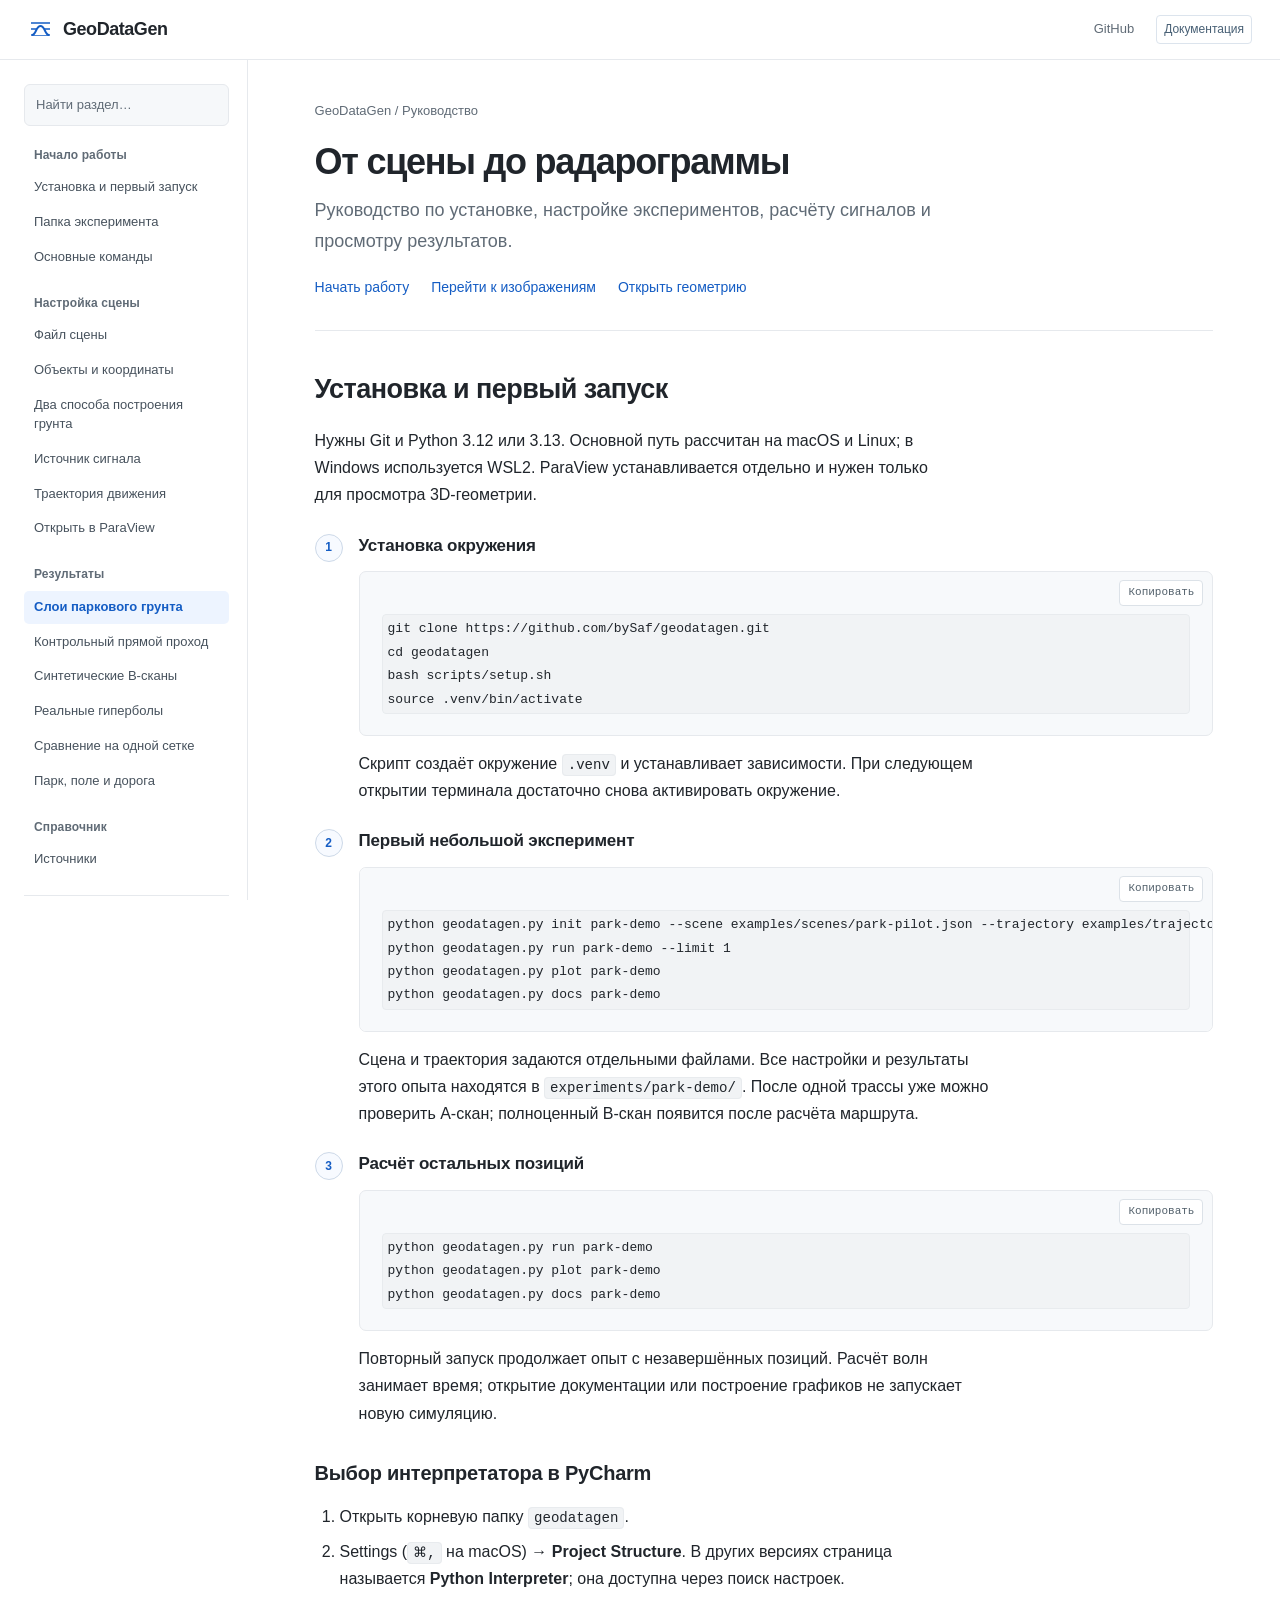
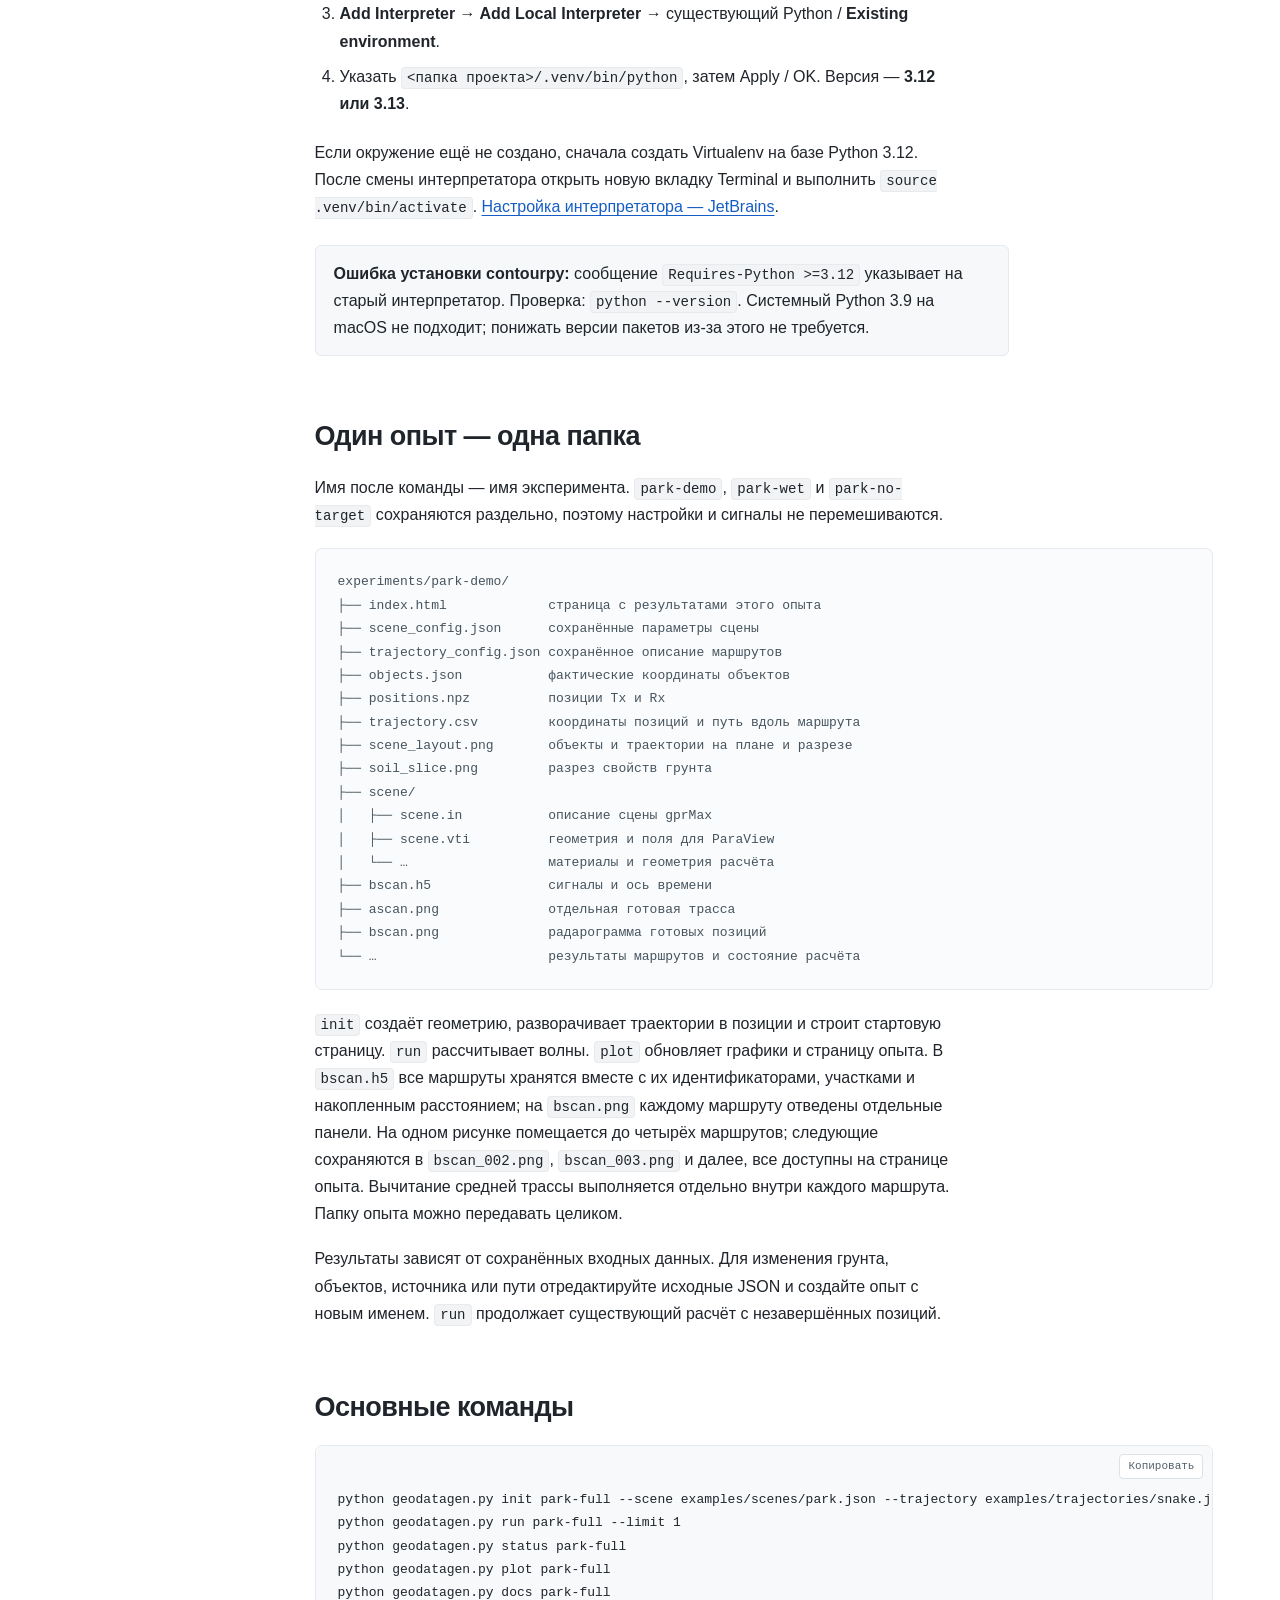
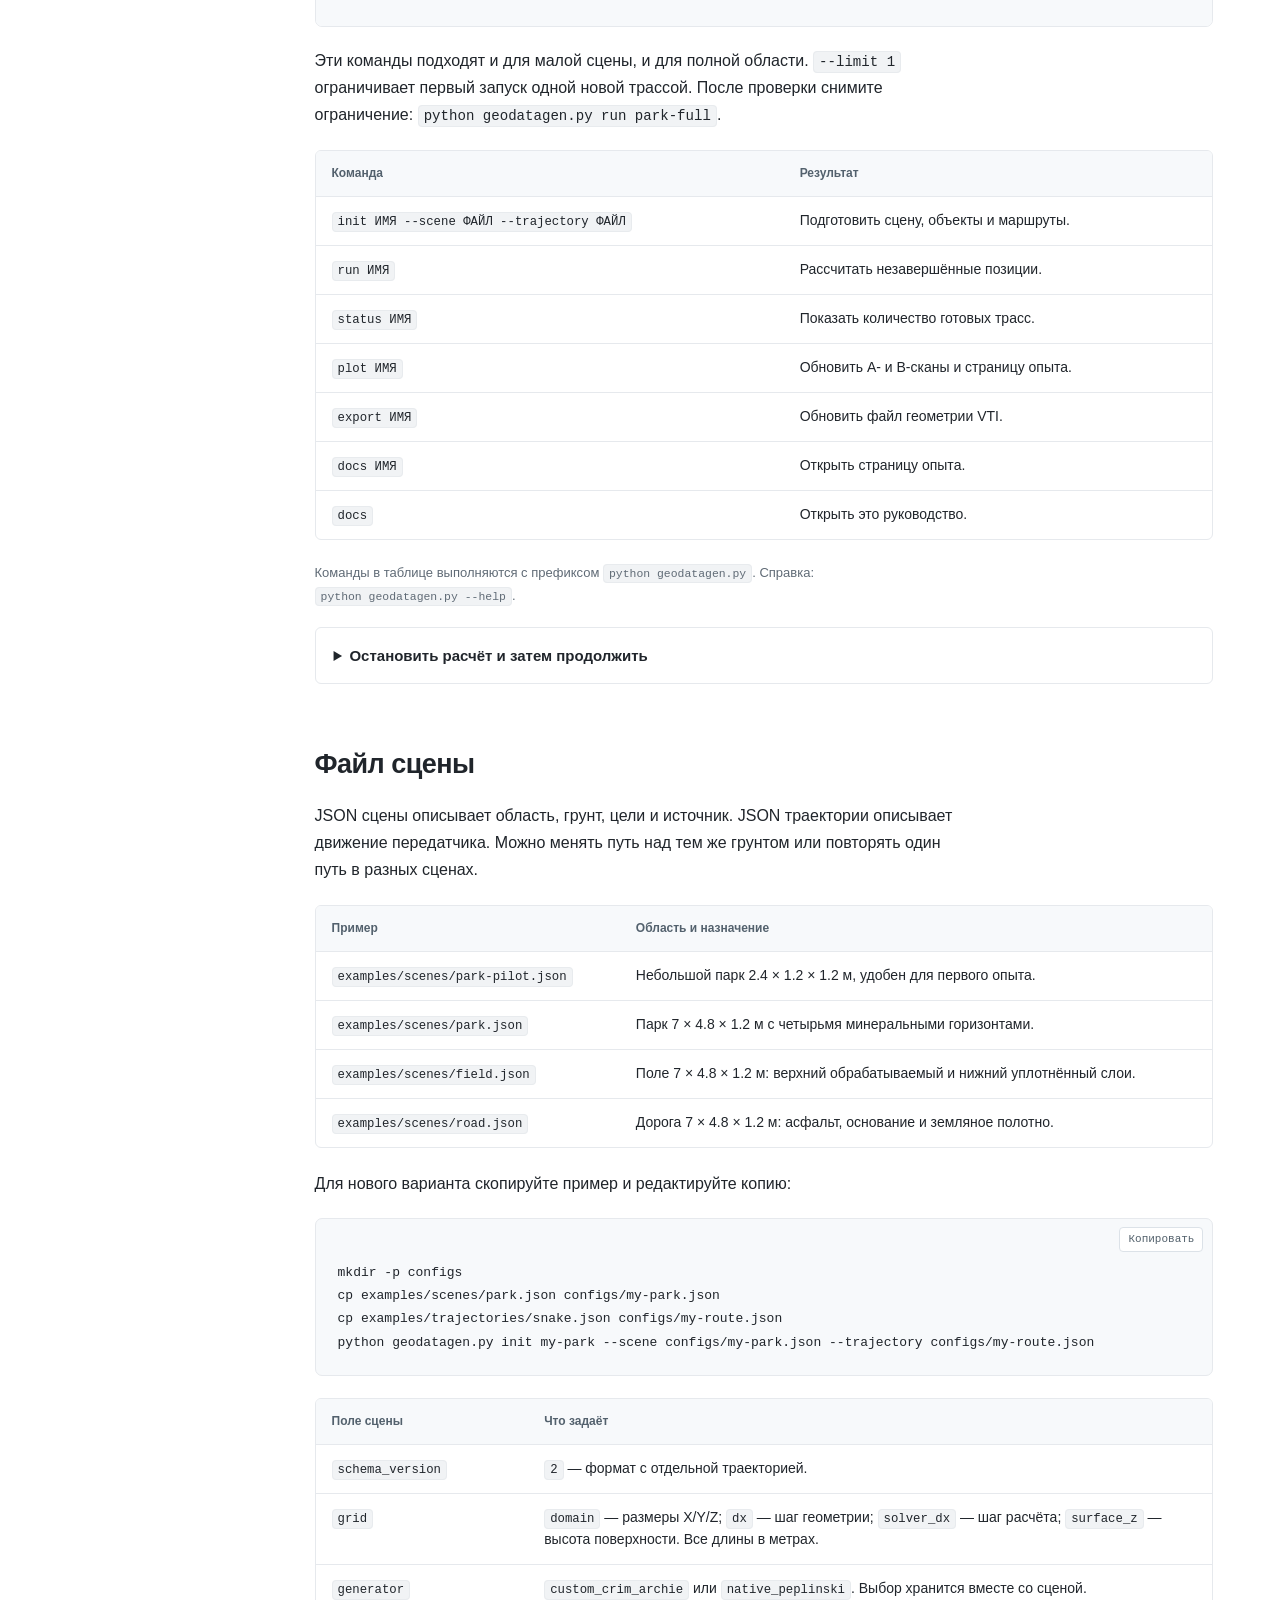
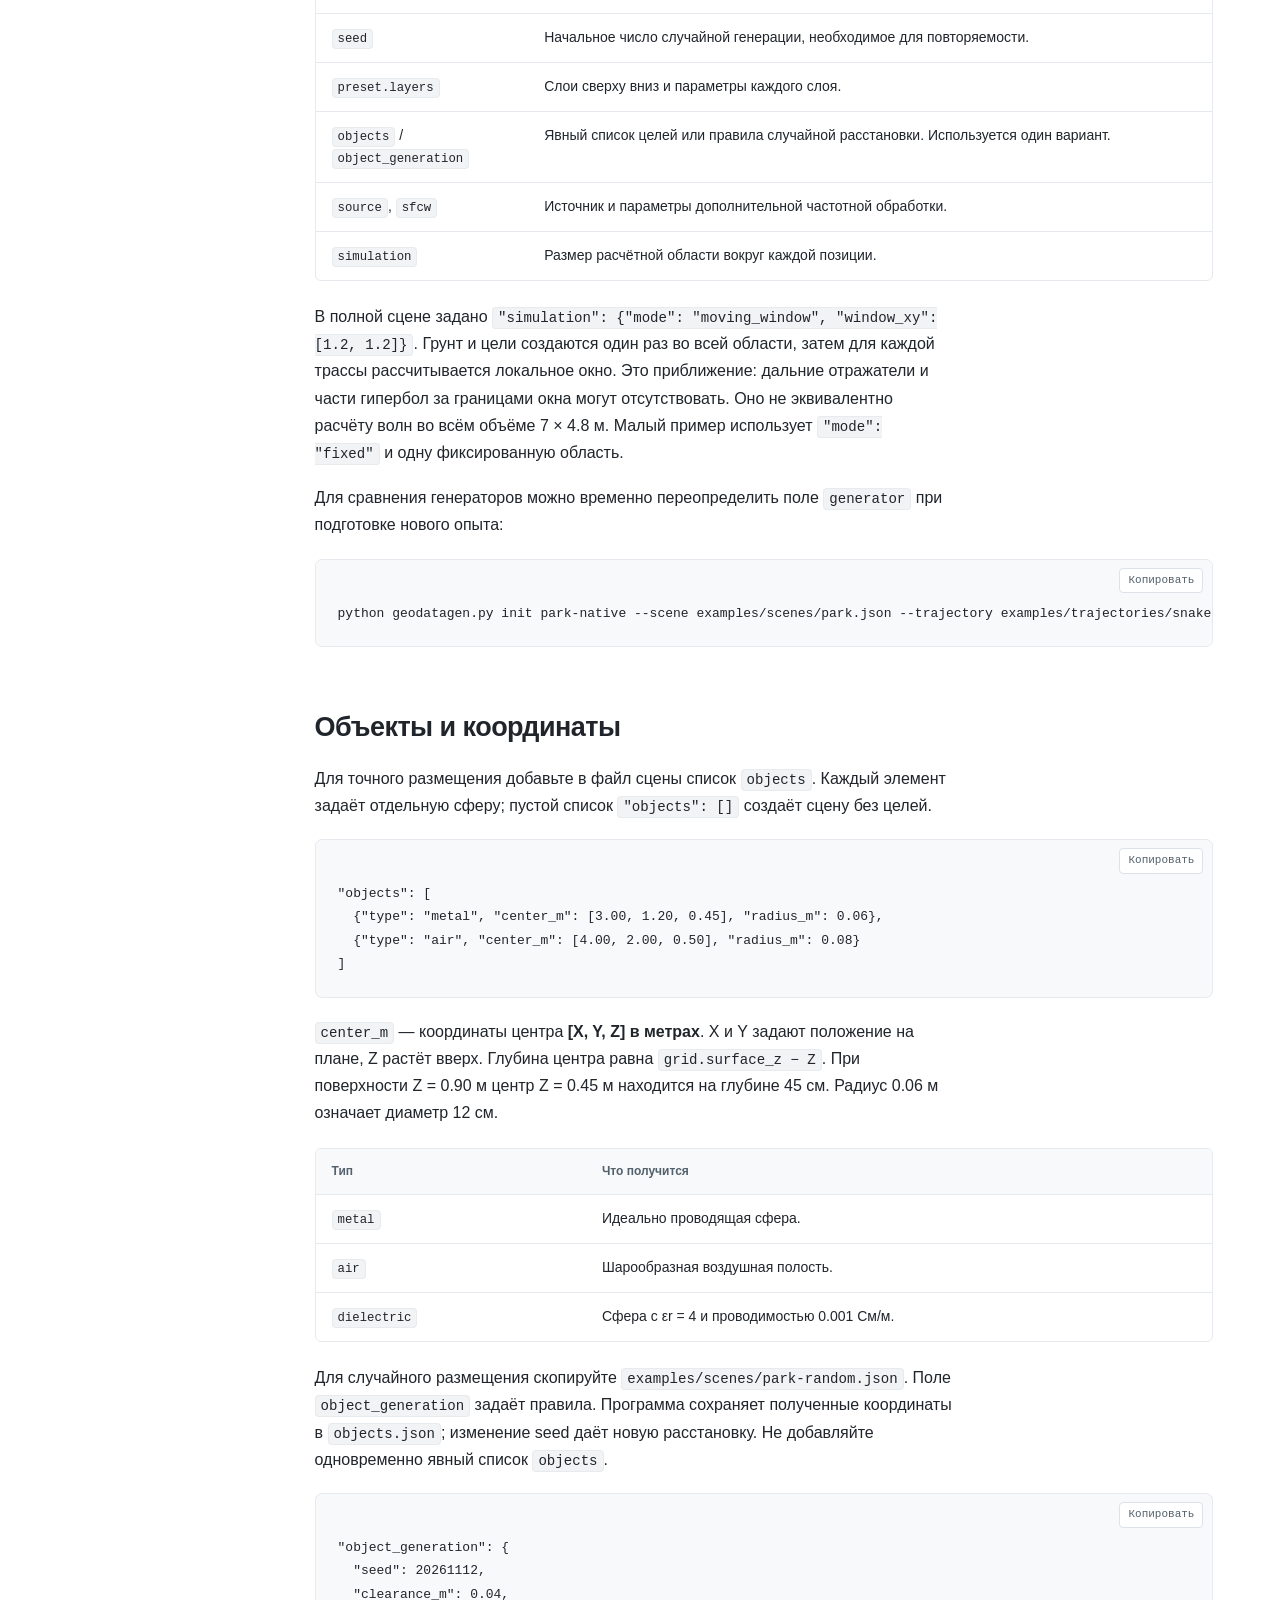
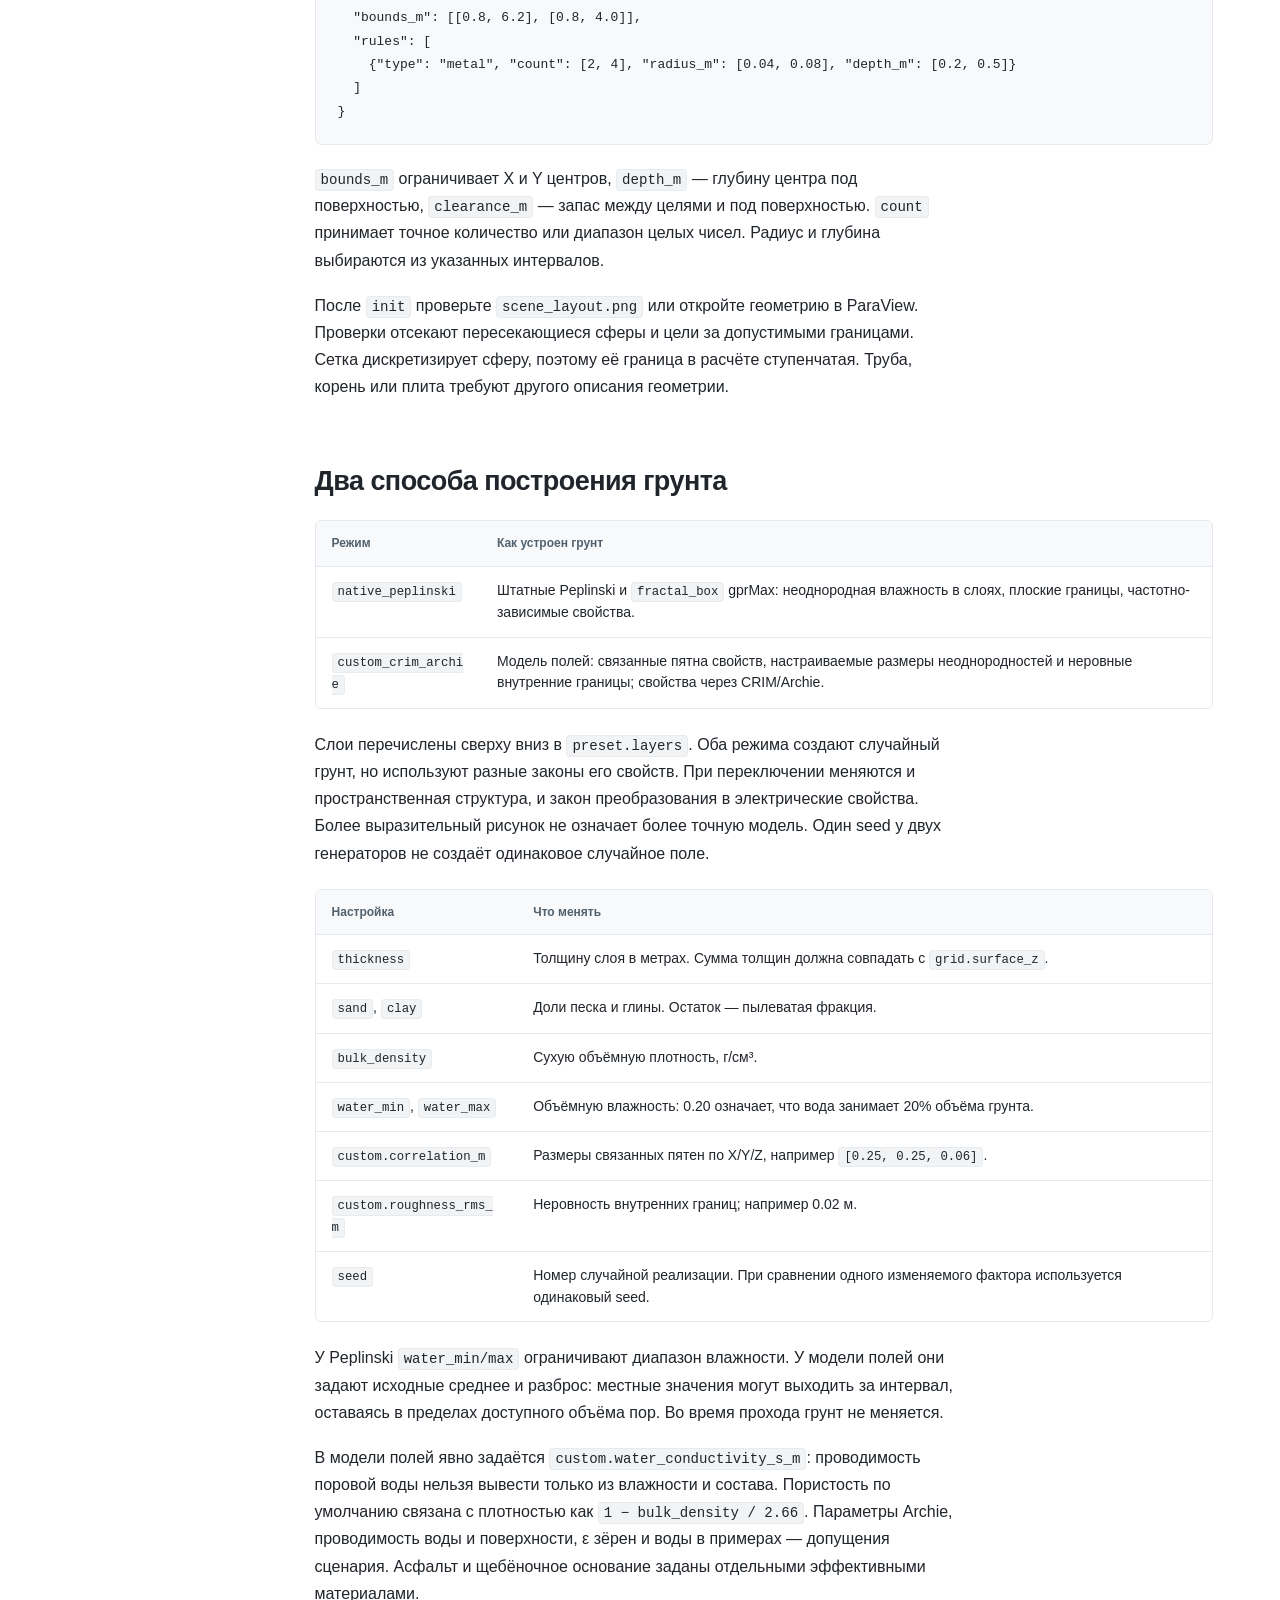
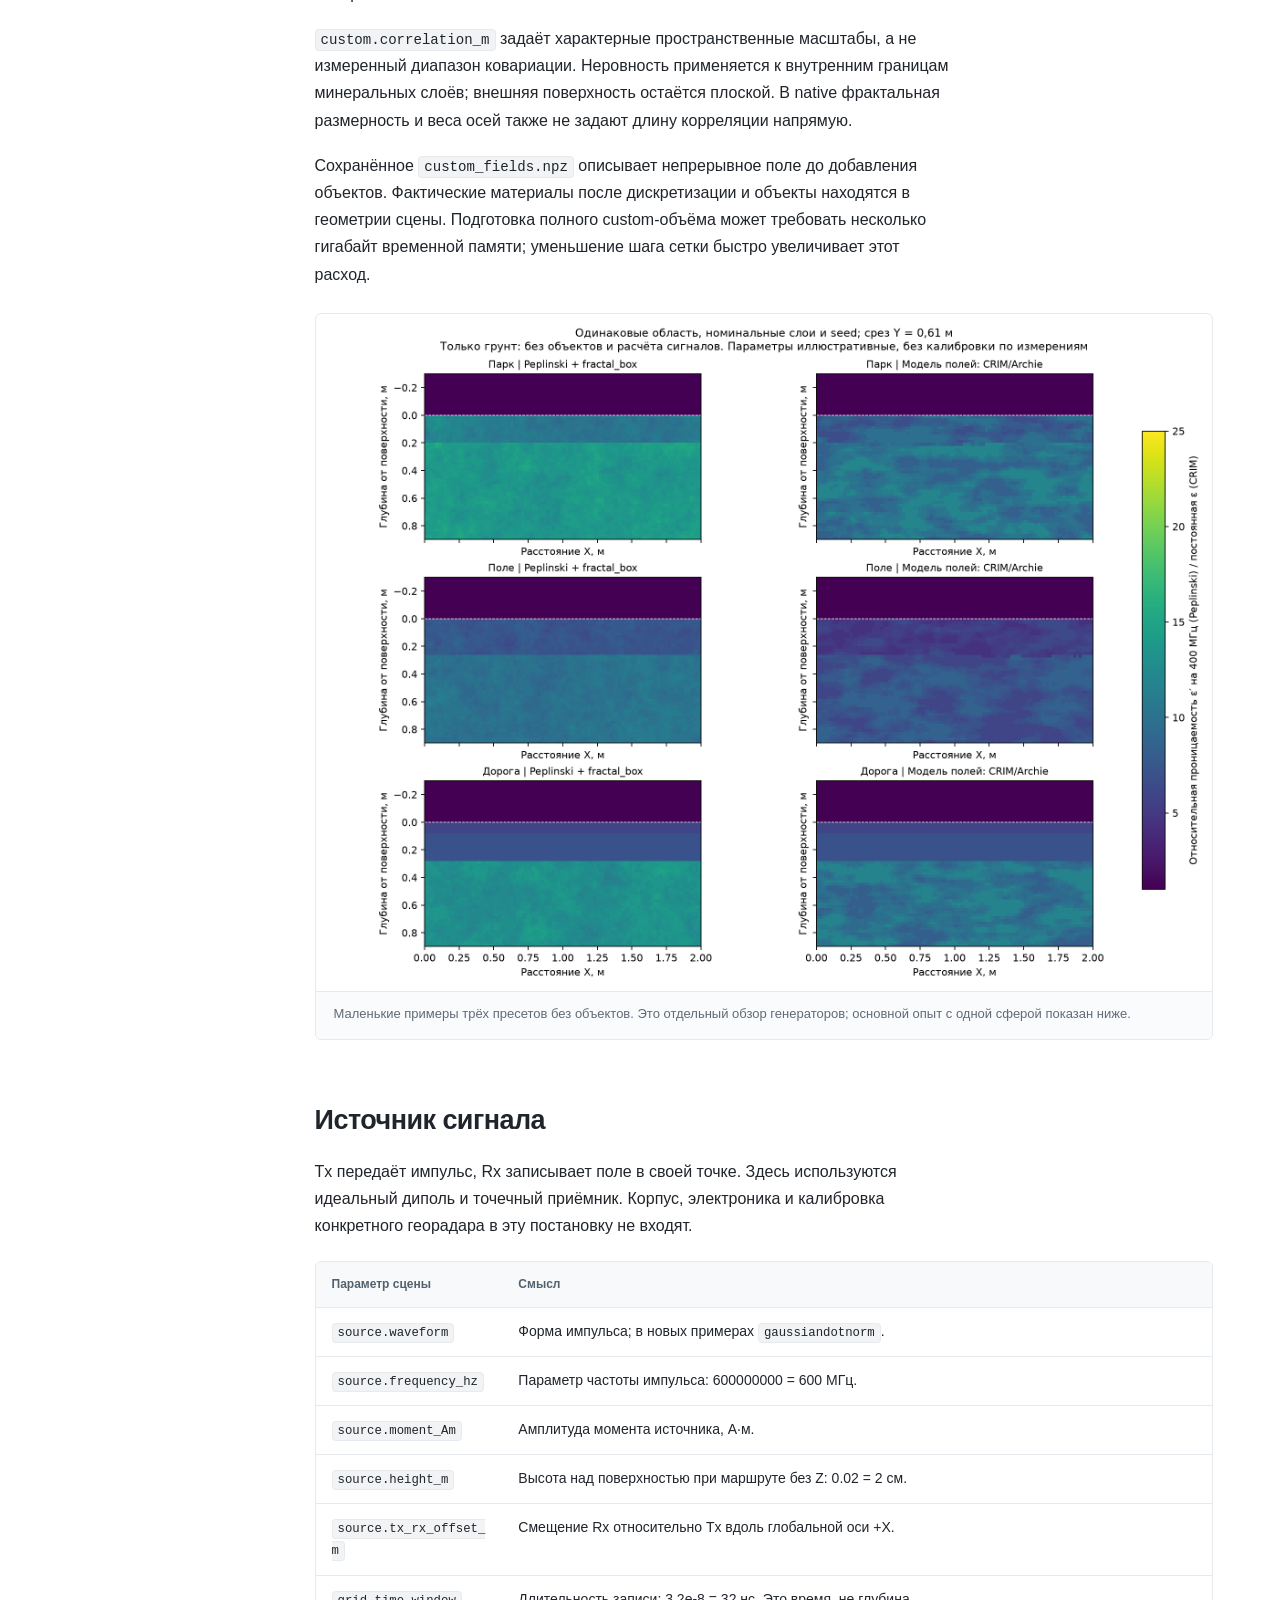
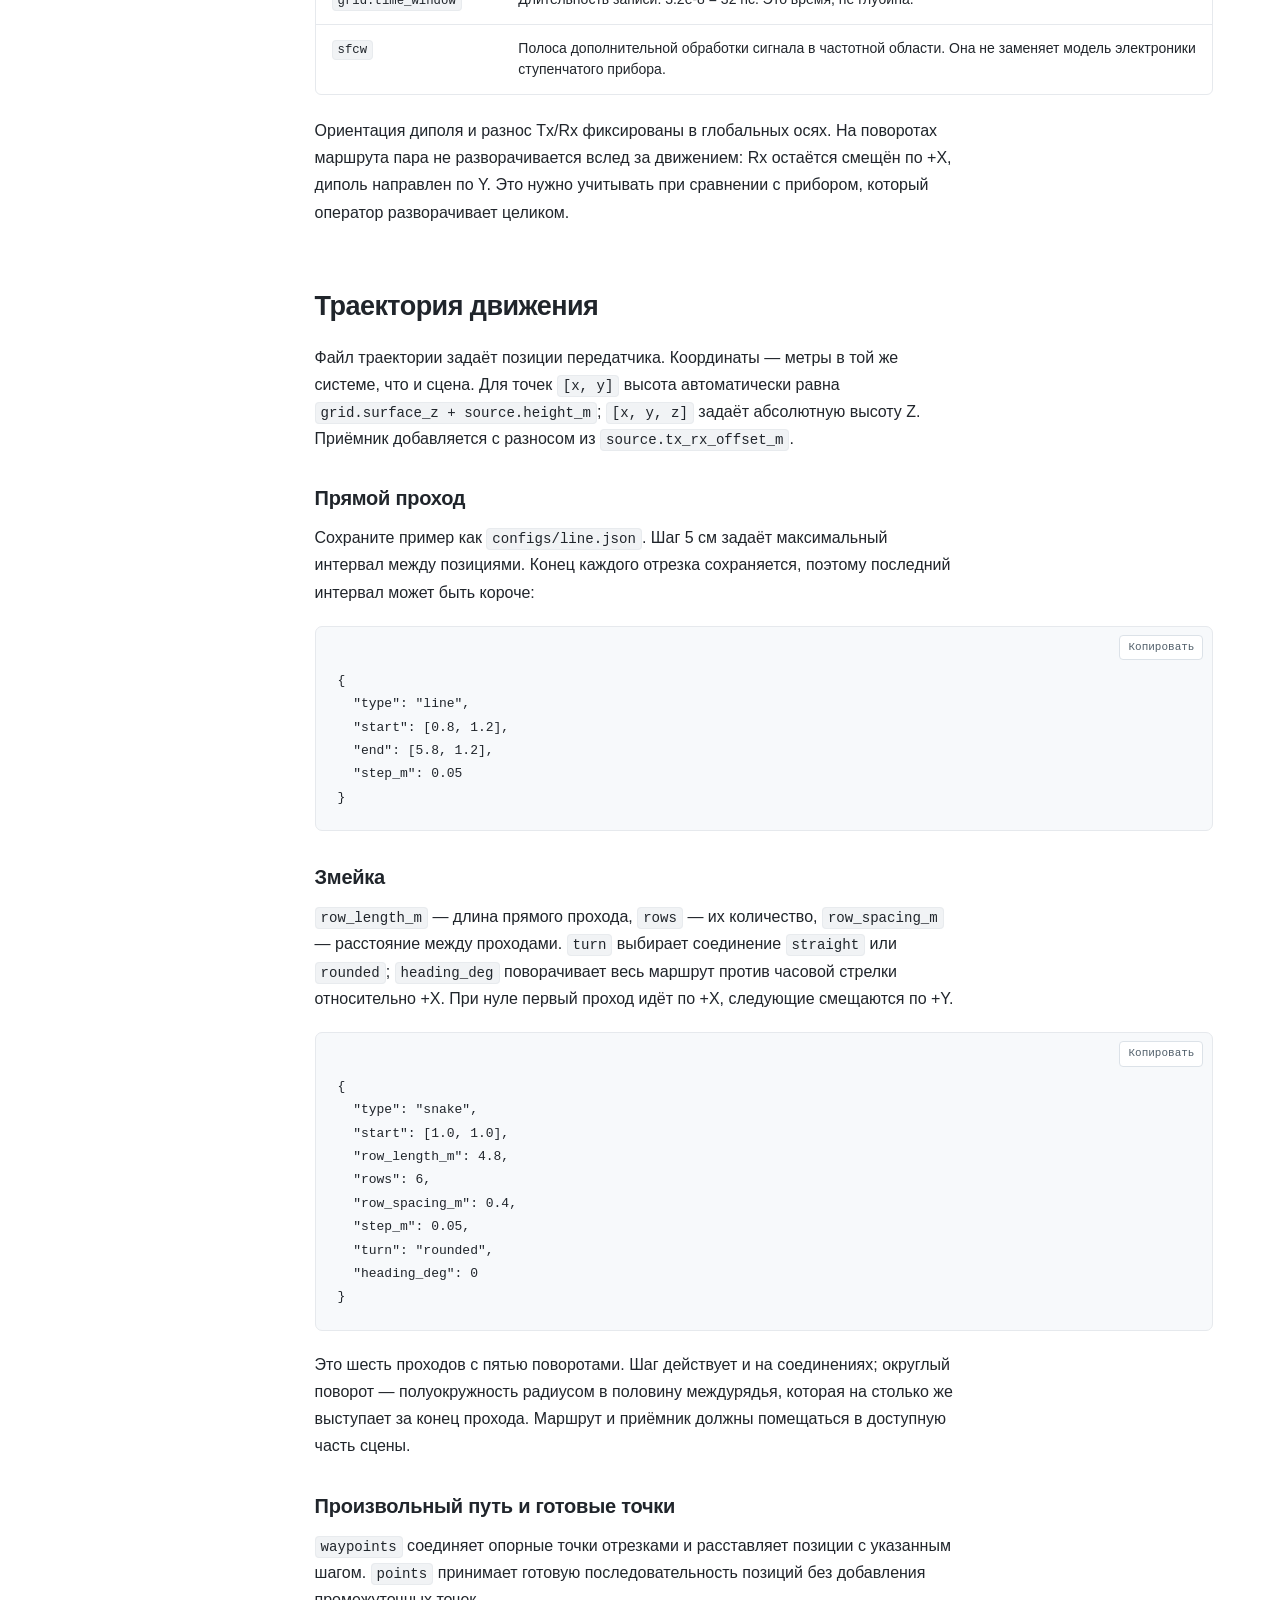
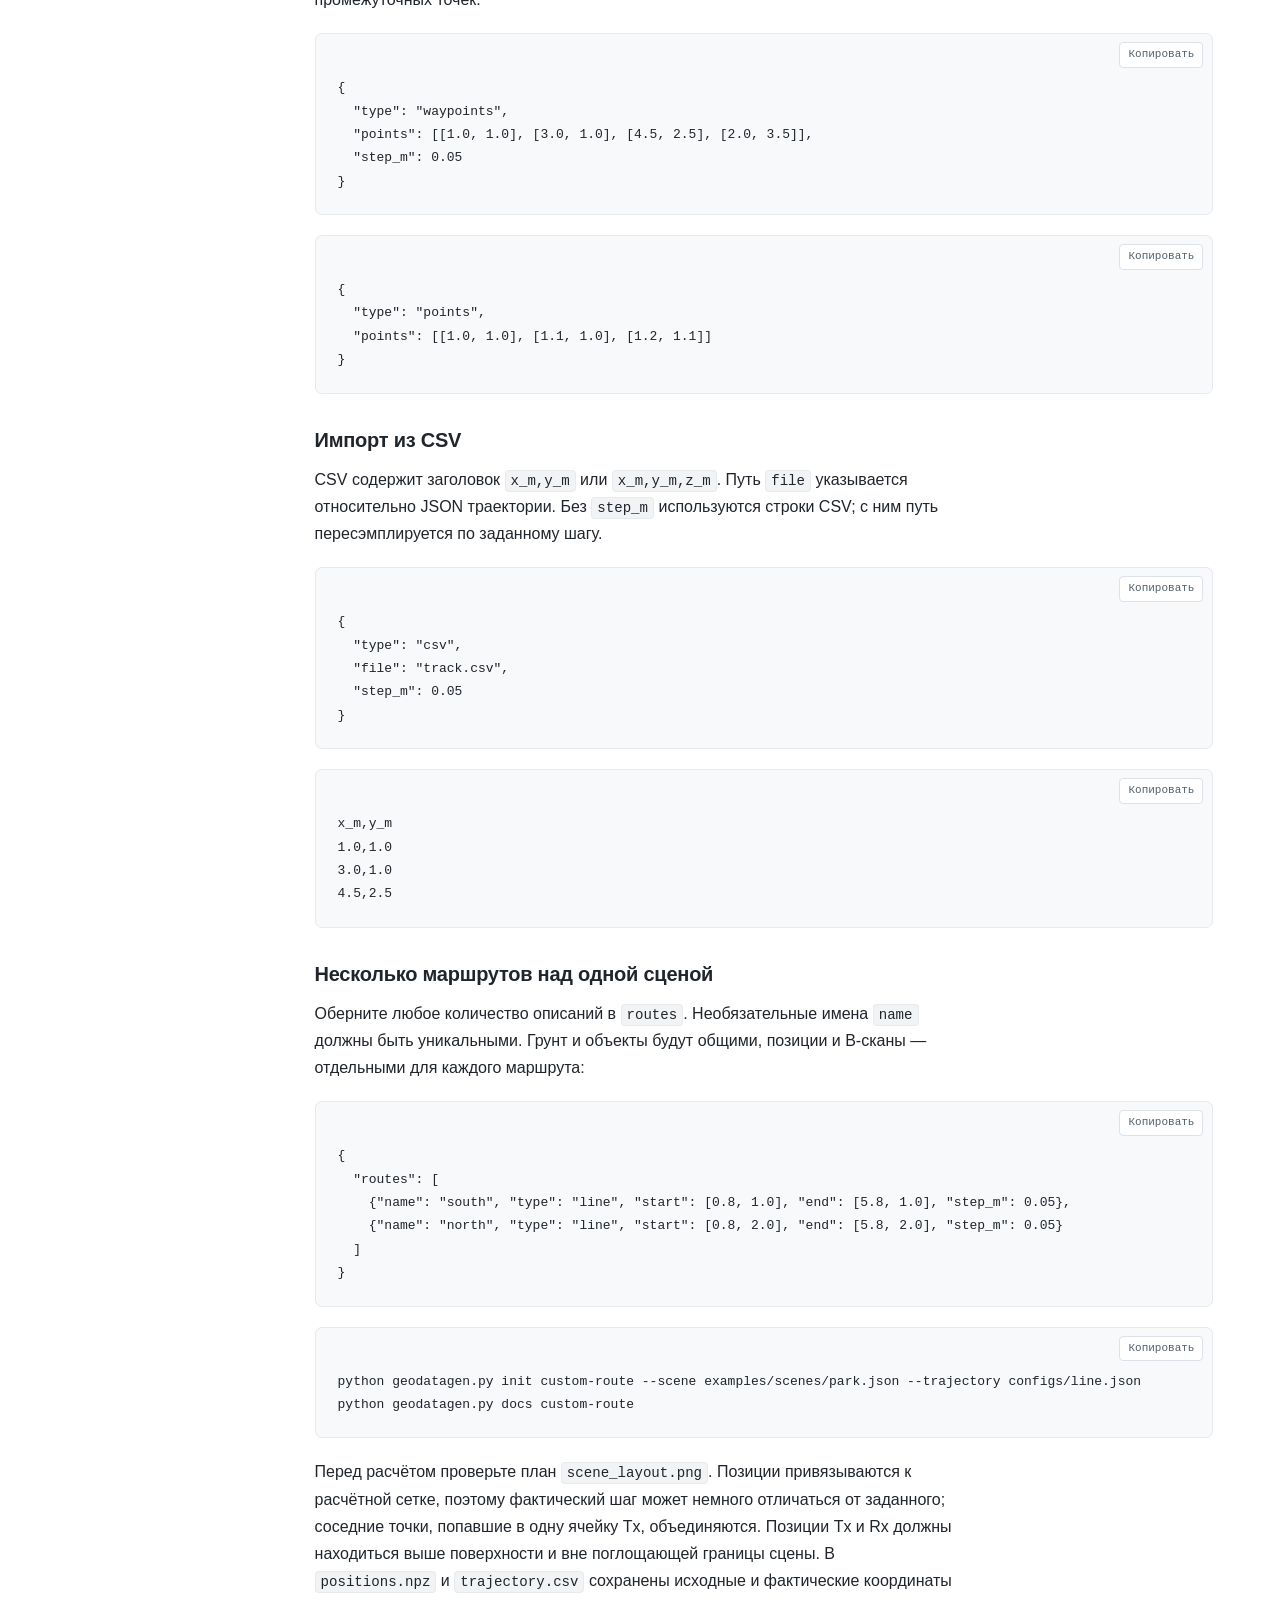
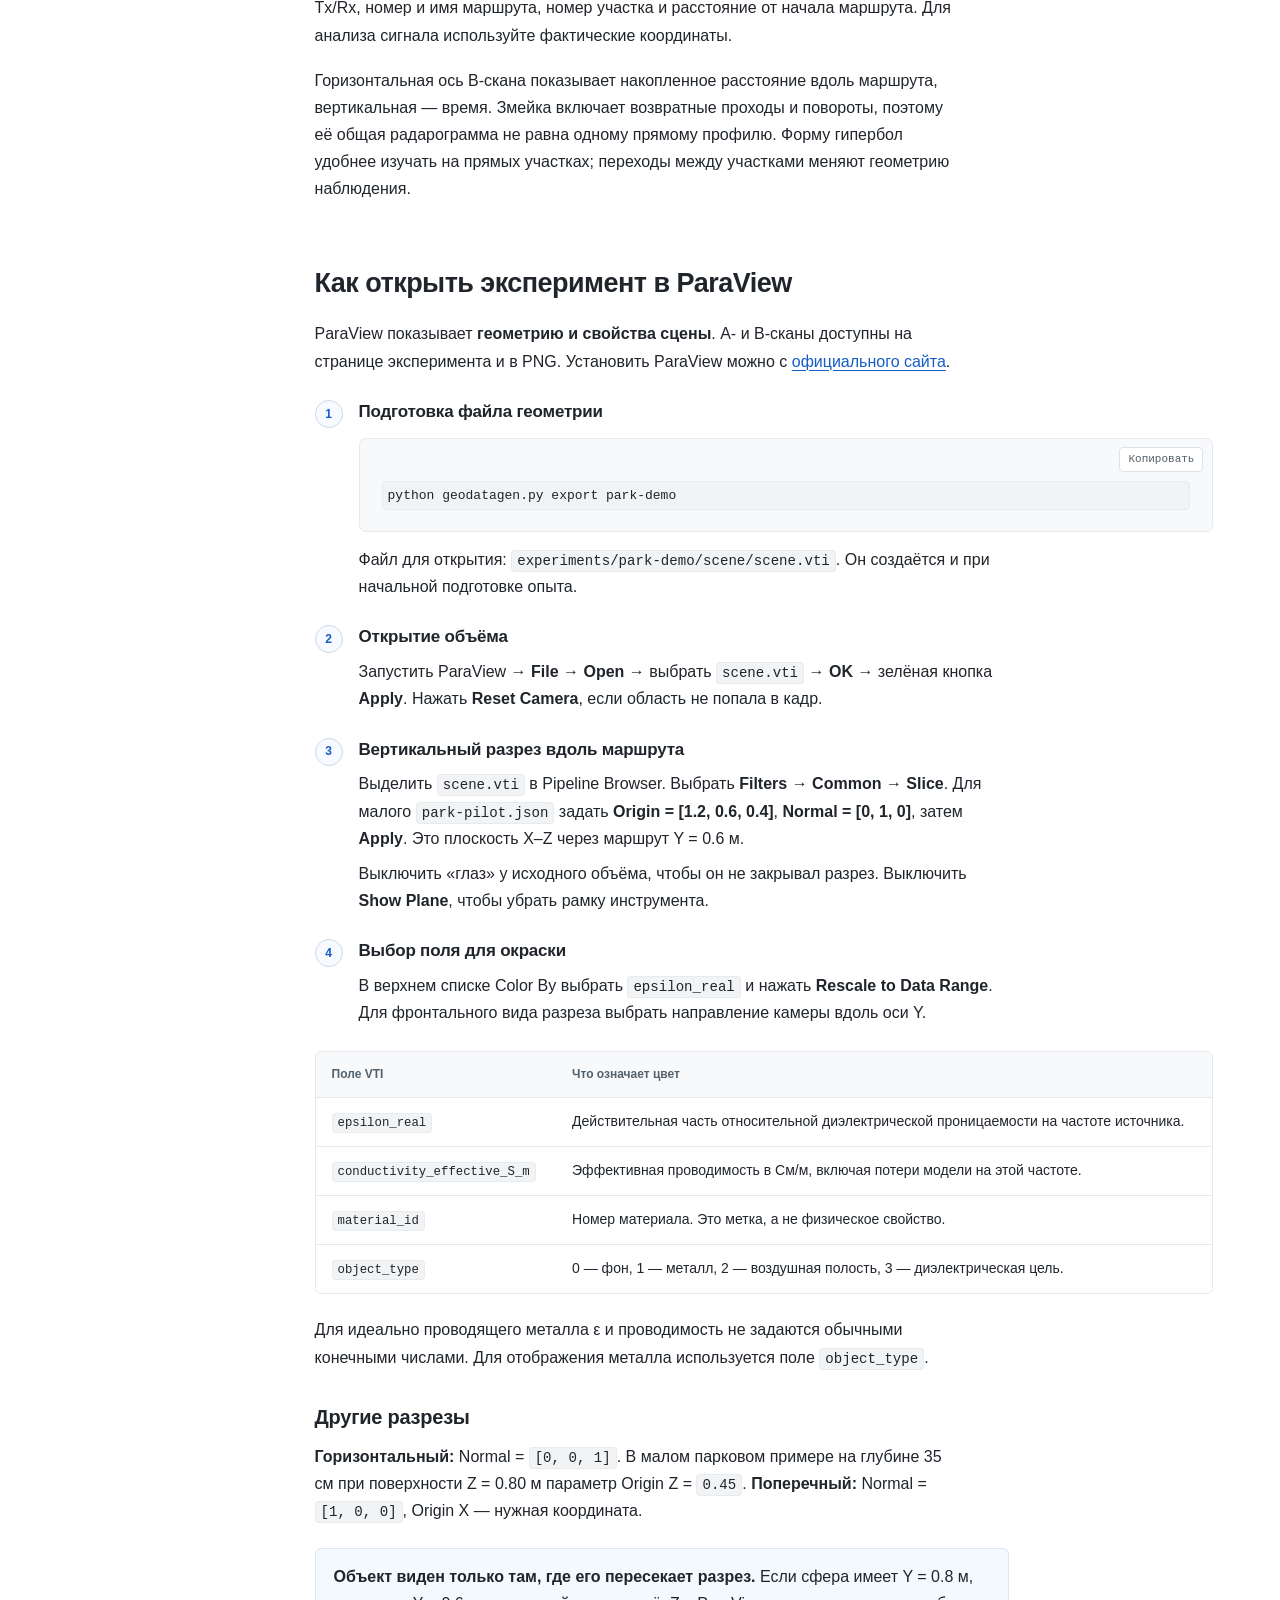
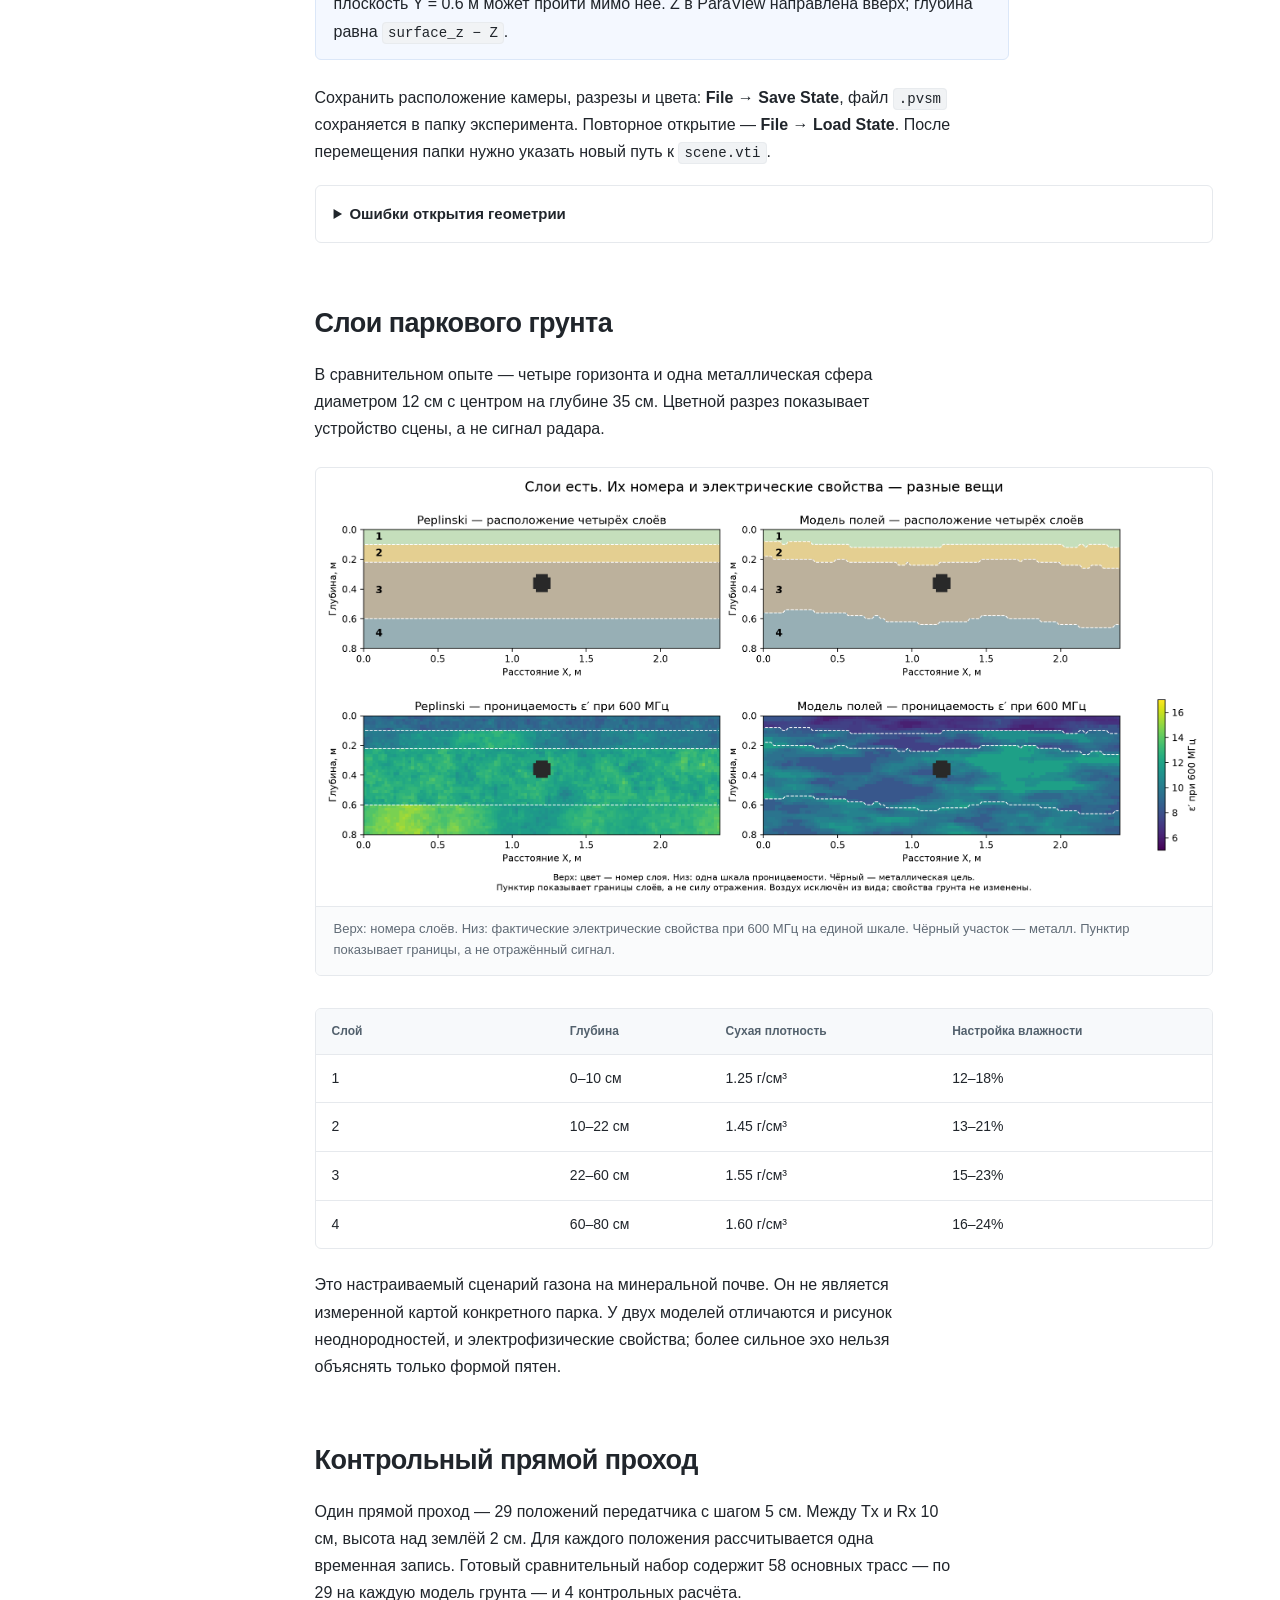
==== commit 43aad735: "Unify scene experiments and add configurable survey trajectories" ====
--- a/user_review/index.html
+++ b/user_review/index.html
@@ -2,7 +2,7 @@
 <html lang="ru">
 <head>
 <meta charset="utf-8"><meta name="viewport" content="width=device-width,initial-scale=1"><meta name="color-scheme" content="light">
-<meta name="description" content="GeoDataGen: установка, отдельные эксперименты gprMax, параметры грунта и объектов, просмотр в ParaView и готовые результаты.">
+<meta name="description" content="GeoDataGen: сцены и траектории из JSON, генерация грунта, расчёт A- и B-сканов в gprMax и просмотр геометрии в ParaView.">
 <title>GeoDataGen — документация и результаты</title>
 <link rel="stylesheet" href="assets/book.css"><script src="assets/book.js" defer></script>
 </head>
@@ -14,9 +14,9 @@
 <label class="sr-only" for="find-section">Найти раздел</label><input class="nav-search" id="find-section" type="search" placeholder="Найти раздел…" autocomplete="off">
 <nav>
 <div class="nav-group"><h2>Начало работы</h2><a href="#start" aria-current="location">Установка и первый запуск</a><a href="#experiment">Папка эксперимента</a><a href="#commands">Основные команды</a></div>
-<div class="nav-group"><h2>Настройка сцены</h2><a href="#objects">Объекты и координаты</a><a href="#settings-soil">Два способа построения грунта</a><a href="#source">Источник и маршрут</a><a href="#paraview">Открыть в ParaView</a></div>
-<div class="nav-group"><h2>Результаты</h2><a href="#soil">Слои паркового грунта</a><a href="#pilot-route">Маршрут и A-сканы</a><a href="#scans">Синтетические B-сканы</a><a href="#real">Реальные гиперболы</a><a href="#common-grid">Сравнение на одной сетке</a><a href="#three-scenes">Парк, поле и дорога</a><a href="#route">Разбор длинного маршрута</a></div>
-<div class="nav-group"><h2>Справочник</h2><a href="#full">Полные сцены и случайные цели</a><a href="#questions">Частые вопросы</a><a href="#sources">Источники</a></div>
+<div class="nav-group"><h2>Настройка сцены</h2><a href="#scene">Файл сцены</a><a href="#objects">Объекты и координаты</a><a href="#settings-soil">Два способа построения грунта</a><a href="#source">Источник сигнала</a><a href="#trajectory">Траектория движения</a><a href="#paraview">Открыть в ParaView</a></div>
+<div class="nav-group"><h2>Результаты</h2><a href="#soil">Слои паркового грунта</a><a href="#pilot-route">Контрольный прямой проход</a><a href="#scans">Синтетические B-сканы</a><a href="#real">Реальные гиперболы</a><a href="#common-grid">Сравнение на одной сетке</a><a href="#three-scenes">Парк, поле и дорога</a></div>
+<div class="nav-group"><h2>Справочник</h2><a href="#sources">Источники</a></div>
 </nav><p class="nav-empty" hidden>Раздел не найден. Измените поисковый запрос.</p><div class="sidebar-footer">GeoDataGen · руководство пользователя<br>Команды выполняются из корня репозитория.</div>
 </aside>
 <main class="book" id="content">
@@ -28,10 +28,10 @@
 cd geodatagen
 bash scripts/setup.sh
 source .venv/bin/activate</code></pre><p>Скрипт создаёт окружение <code>.venv</code> и устанавливает зависимости. При следующем открытии терминала достаточно снова активировать окружение.</p></li>
-<li><h3>Создание эксперимента и расчёт одной трассы</h3><pre data-copy><code>python geodatagen.py init park-demo --mode custom_crim_archie
+<li><h3>Первый небольшой эксперимент</h3><pre data-copy><code>python geodatagen.py init park-demo --scene examples/scenes/park-pilot.json --trajectory examples/trajectories/pilot-line.json
 python geodatagen.py run park-demo --limit 1
 python geodatagen.py plot park-demo
-python geodatagen.py docs park-demo</code></pre><p>Все настройки и результаты этого опыта находятся в <code>experiments/park-demo/</code>. После одной трассы уже можно проверить A-скан; полноценный B-скан появится после расчёта маршрута.</p></li>
+python geodatagen.py docs park-demo</code></pre><p>Сцена и траектория задаются отдельными файлами. Все настройки и результаты этого опыта находятся в <code>experiments/park-demo/</code>. После одной трассы уже можно проверить A-скан; полноценный B-скан появится после расчёта маршрута.</p></li>
 <li><h3>Расчёт остальных позиций</h3><pre data-copy><code>python geodatagen.py run park-demo
 python geodatagen.py plot park-demo
 python geodatagen.py docs park-demo</code></pre><p>Повторный запуск продолжает опыт с незавершённых позиций. Расчёт волн занимает время; открытие документации или построение графиков не запускает новую симуляцию.</p></li></ol>
@@ -44,61 +44,177 @@
 <p>Имя после команды — имя эксперимента. <code>park-demo</code>, <code>park-wet</code> и <code>park-no-target</code> сохраняются раздельно, поэтому настройки и сигналы не перемешиваются.</p>
 <pre class="file-tree"><code>experiments/park-demo/
 ├── index.html             страница с результатами этого опыта
-├── config.json            сохранённые настройки
+├── scene_config.json      сохранённые параметры сцены
+├── trajectory_config.json сохранённое описание маршрутов
 ├── objects.json           фактические координаты объектов
-├── positions.npz          координаты Tx и Rx
-├── scene_layout.png       план и разрез расположения объектов
-├── soil_slice.png         разрез физических свойств грунта
+├── positions.npz          позиции Tx и Rx
+├── trajectory.csv         координаты позиций и путь вдоль маршрута
+├── scene_layout.png       объекты и траектории на плане и разрезе
+├── soil_slice.png         разрез свойств грунта
 ├── scene/
 │   ├── scene.in           описание сцены gprMax
 │   ├── scene.vti          геометрия и поля для ParaView
 │   └── …                  материалы и геометрия расчёта
-├── bscan.h5               численные сигналы и ось времени
+├── bscan.h5               сигналы и ось времени
 ├── ascan.png              отдельная готовая трасса
 ├── bscan.png              радарограмма готовых позиций
-├── progress.json          сколько позиций рассчитано
-└── PARAVIEW.txt            памятка по открытию геометрии</code></pre>
-<p><code>init</code> создаёт геометрию и стартовую страницу. <code>run</code> считает волны и обновляет графики. <code>plot</code> позволяет пересобрать графики и страницу опыта отдельно. Папка эксперимента содержит изображения и исходные данные и может передаваться целиком.</p>
-<div class="callout neutral"><p><strong>Новые условия требуют нового эксперимента.</strong> Правка готового <code>objects.json</code> не перемещает объект в уже рассчитанной сцене. Для изменения условий нужно отредактировать входной JSON и создать эксперимент с новым именем.</p></div>
+└── …                      результаты маршрутов и состояние расчёта</code></pre>
+<p><code>init</code> создаёт геометрию, разворачивает траектории в позиции и строит стартовую страницу. <code>run</code> рассчитывает волны. <code>plot</code> обновляет графики и страницу опыта. В <code>bscan.h5</code> все маршруты хранятся вместе с их идентификаторами, участками и накопленным расстоянием; на <code>bscan.png</code> каждому маршруту отведены отдельные панели. На одном рисунке помещается до четырёх маршрутов; следующие сохраняются в <code>bscan_002.png</code>, <code>bscan_003.png</code> и далее, все доступны на странице опыта. Вычитание средней трассы выполняется отдельно внутри каждого маршрута. Папку опыта можно передавать целиком.</p>
+<p>Результаты зависят от сохранённых входных данных. Для изменения грунта, объектов, источника или пути отредактируйте исходные JSON и создайте опыт с новым именем. <code>run</code> продолжает существующий расчёт с незавершённых позиций.</p>
 </section>
 <section class="article-section" id="commands"><h2>Основные команды<a class="anchor" href="#commands" aria-label="Ссылка на раздел">#</a></h2>
+<pre data-copy><code>python geodatagen.py init park-full --scene examples/scenes/park.json --trajectory examples/trajectories/snake.json
+python geodatagen.py run park-full --limit 1
+python geodatagen.py status park-full
+python geodatagen.py plot park-full
+python geodatagen.py docs park-full</code></pre>
+<p>Эти команды подходят и для малой сцены, и для полной области. <code>--limit 1</code> ограничивает первый запуск одной новой трассой. После проверки снимите ограничение: <code>python geodatagen.py run park-full</code>.</p>
 <div class="table-wrap"><table><thead><tr><th>Команда</th><th>Результат</th></tr></thead><tbody>
-<tr><td><code>init park-demo --mode custom_crim_archie</code></td><td>Создать сцену с моделью полей.</td></tr><tr><td><code>init park-native --mode native_peplinski</code></td><td>Создать отдельную сцену со штатным грунтом gprMax.</td></tr><tr><td><code>run park-demo --limit 1</code></td><td>Рассчитать максимум одну новую трассу.</td></tr><tr><td><code>run park-demo</code></td><td>Продолжить расчёт всего маршрута.</td></tr><tr><td><code>status park-demo</code></td><td>Показать количество готовых трасс.</td></tr><tr><td><code>plot park-demo</code></td><td>Обновить A- и B-сканы и страницу опыта.</td></tr><tr><td><code>export park-demo</code></td><td>Обновить геометрию VTI и страницу для просмотра.</td></tr><tr><td><code>docs park-demo</code></td><td>Открыть результат конкретного опыта.</td></tr></tbody></table></div>
-<p class="meta">Команды в таблице выполняются с префиксом <code>python geodatagen.py</code>. Полная справка: <code>python geodatagen.py --help</code>.</p>
-<details><summary>Остановить расчёт и затем продолжить</summary><p>Команда остановки создаёт файл <code>STOP</code> внутри нужного опыта. Текущая трасса закончится, после неё расчёт остановится:</p><pre data-copy><code>python geodatagen.py stop park-demo</code></pre><p>Продолжить с оставшихся позиций:</p><pre data-copy><code>python geodatagen.py run park-demo --resume</code></pre></details>
+<tr><td><code>init ИМЯ --scene ФАЙЛ --trajectory ФАЙЛ</code></td><td>Подготовить сцену, объекты и маршруты.</td></tr>
+<tr><td><code>run ИМЯ</code></td><td>Рассчитать незавершённые позиции.</td></tr>
+<tr><td><code>status ИМЯ</code></td><td>Показать количество готовых трасс.</td></tr>
+<tr><td><code>plot ИМЯ</code></td><td>Обновить A- и B-сканы и страницу опыта.</td></tr>
+<tr><td><code>export ИМЯ</code></td><td>Обновить файл геометрии VTI.</td></tr>
+<tr><td><code>docs ИМЯ</code></td><td>Открыть страницу опыта.</td></tr>
+<tr><td><code>docs</code></td><td>Открыть это руководство.</td></tr>
+</tbody></table></div>
+<p class="meta">Команды в таблице выполняются с префиксом <code>python geodatagen.py</code>. Справка: <code>python geodatagen.py --help</code>.</p>
+<details><summary>Остановить расчёт и затем продолжить</summary><p>Команда остановки создаёт файл <code>STOP</code> внутри опыта. Текущая трасса завершится, после неё расчёт остановится:</p><pre data-copy><code>python geodatagen.py stop park-full</code></pre><p>Продолжить с оставшихся позиций:</p><pre data-copy><code>python geodatagen.py run park-full --resume</code></pre></details>
+</section>
+<section class="article-section" id="scene"><h2>Файл сцены<a class="anchor" href="#scene" aria-label="Ссылка на раздел">#</a></h2>
+<p>JSON сцены описывает область, грунт, цели и источник. JSON траектории описывает движение передатчика. Можно менять путь над тем же грунтом или повторять один путь в разных сценах.</p>
+<div class="table-wrap"><table><thead><tr><th>Пример</th><th>Область и назначение</th></tr></thead><tbody>
+<tr><td><code>examples/scenes/park-pilot.json</code></td><td>Небольшой парк 2.4 × 1.2 × 1.2 м, удобен для первого опыта.</td></tr>
+<tr><td><code>examples/scenes/park.json</code></td><td>Парк 7 × 4.8 × 1.2 м с четырьмя минеральными горизонтами.</td></tr>
+<tr><td><code>examples/scenes/field.json</code></td><td>Поле 7 × 4.8 × 1.2 м: верхний обрабатываемый и нижний уплотнённый слои.</td></tr>
+<tr><td><code>examples/scenes/road.json</code></td><td>Дорога 7 × 4.8 × 1.2 м: асфальт, основание и земляное полотно.</td></tr>
+</tbody></table></div>
+<p>Для нового варианта скопируйте пример и редактируйте копию:</p>
+<pre data-copy><code>mkdir -p configs
+cp examples/scenes/park.json configs/my-park.json
+cp examples/trajectories/snake.json configs/my-route.json
+python geodatagen.py init my-park --scene configs/my-park.json --trajectory configs/my-route.json</code></pre>
+<div class="table-wrap"><table><thead><tr><th>Поле сцены</th><th>Что задаёт</th></tr></thead><tbody>
+<tr><td><code>schema_version</code></td><td><code>2</code> — формат с отдельной траекторией.</td></tr>
+<tr><td><code>grid</code></td><td><code>domain</code> — размеры X/Y/Z; <code>dx</code> — шаг геометрии; <code>solver_dx</code> — шаг расчёта; <code>surface_z</code> — высота поверхности. Все длины в метрах.</td></tr>
+<tr><td><code>generator</code></td><td><code>custom_crim_archie</code> или <code>native_peplinski</code>. Выбор хранится вместе со сценой.</td></tr>
+<tr><td><code>seed</code></td><td>Начальное число случайной генерации, необходимое для повторяемости.</td></tr>
+<tr><td><code>preset.layers</code></td><td>Слои сверху вниз и параметры каждого слоя.</td></tr>
+<tr><td><code>objects</code> / <code>object_generation</code></td><td>Явный список целей или правила случайной расстановки. Используется один вариант.</td></tr>
+<tr><td><code>source</code>, <code>sfcw</code></td><td>Источник и параметры дополнительной частотной обработки.</td></tr>
+<tr><td><code>simulation</code></td><td>Размер расчётной области вокруг каждой позиции.</td></tr>
+</tbody></table></div>
+<p>В полной сцене задано <code>"simulation": {"mode": "moving_window", "window_xy": [1.2, 1.2]}</code>. Грунт и цели создаются один раз во всей области, затем для каждой трассы рассчитывается локальное окно. Это приближение: дальние отражатели и части гипербол за границами окна могут отсутствовать. Оно не эквивалентно расчёту волн во всём объёме 7 × 4.8 м. Малый пример использует <code>"mode": "fixed"</code> и одну фиксированную область.</p>
+<p>Для сравнения генераторов можно временно переопределить поле <code>generator</code> при подготовке нового опыта:</p>
+<pre data-copy><code>python geodatagen.py init park-native --scene examples/scenes/park.json --trajectory examples/trajectories/snake.json --mode native_peplinski</code></pre>
 </section>
 <section class="article-section" id="objects"><h2>Объекты и координаты<a class="anchor" href="#objects" aria-label="Ссылка на раздел">#</a></h2>
-<p>Объекты задаются списком <code>objects</code> во входном JSON. Для отдельного сценария можно создать копию настроек:</p><pre data-copy><code>mkdir -p configs
-cp examples/park-objects.json configs/my-park.json</code></pre>
+<p>Для точного размещения добавьте в файл сцены список <code>objects</code>. Каждый элемент задаёт отдельную сферу; пустой список <code>"objects": []</code> создаёт сцену без целей.</p>
 <pre data-copy><code>"objects": [
-  {"type": "metal", "center_m": [1.20, 0.60, 0.45], "radius_m": 0.06},
-  {"type": "air",   "center_m": [1.65, 0.60, 0.50], "radius_m": 0.08}
+  {"type": "metal", "center_m": [3.00, 1.20, 0.45], "radius_m": 0.06},
+  {"type": "air", "center_m": [4.00, 2.00, 0.50], "radius_m": 0.08}
 ]</code></pre>
-<p><code>center_m</code> — координаты центра <strong>[X, Y, Z] в метрах</strong>. X и Y задают положение на плане, Z растёт вверх. В маленьком парковом опыте поверхность находится на Z = 0.80 м: центр Z = 0.45 м означает глубину 35 см. Радиус 0.06 м — это диаметр 12 см.</p>
+<p><code>center_m</code> — координаты центра <strong>[X, Y, Z] в метрах</strong>. X и Y задают положение на плане, Z растёт вверх. Глубина центра равна <code>grid.surface_z − Z</code>. При поверхности Z = 0.90 м центр Z = 0.45 м находится на глубине 45 см. Радиус 0.06 м означает диаметр 12 см.</p>
 <div class="table-wrap"><table><thead><tr><th>Тип</th><th>Что получится</th></tr></thead><tbody><tr><td><code>metal</code></td><td>Идеально проводящая сфера.</td></tr><tr><td><code>air</code></td><td>Шарообразная воздушная полость.</td></tr><tr><td><code>dielectric</code></td><td>Сфера с εr = 4 и проводимостью 0.001 См/м.</td></tr></tbody></table></div>
-<p>Каждый элемент списка задаёт отдельную цель. Пустой список <code>"objects": []</code> создаёт сцену без объектов. Стандартный прямой маршрут проходит по Y = 0.60 м.</p>
-<pre data-copy><code>python geodatagen.py init my-park --config configs/my-park.json --mode custom_crim_archie
-python geodatagen.py docs my-park</code></pre>
-<p>Расположение объектов до расчёта доступно на <code>scene_layout.png</code> и в ParaView. Проверки не допускают пересекающиеся сферы и цели слишком близко к поверхности, краям и поглощающей границе. Сейчас этот вход поддерживает сферы; труба, корень или плита требуют другой геометрии.</p>
+<p>Для случайного размещения скопируйте <code>examples/scenes/park-random.json</code>. Поле <code>object_generation</code> задаёт правила. Программа сохраняет полученные координаты в <code>objects.json</code>; изменение seed даёт новую расстановку. Не добавляйте одновременно явный список <code>objects</code>.</p>
+<pre data-copy><code>"object_generation": {
+  "seed": 20261112,
+  "clearance_m": 0.04,
+  "bounds_m": [[0.8, 6.2], [0.8, 4.0]],
+  "rules": [
+    {"type": "metal", "count": [2, 4], "radius_m": [0.04, 0.08], "depth_m": [0.2, 0.5]}
+  ]
+}</code></pre>
+<p><code>bounds_m</code> ограничивает X и Y центров, <code>depth_m</code> — глубину центра под поверхностью, <code>clearance_m</code> — запас между целями и под поверхностью. <code>count</code> принимает точное количество или диапазон целых чисел. Радиус и глубина выбираются из указанных интервалов.</p>
+<p>После <code>init</code> проверьте <code>scene_layout.png</code> или откройте геометрию в ParaView. Проверки отсекают пересекающиеся сферы и цели за допустимыми границами. Сетка дискретизирует сферу, поэтому её граница в расчёте ступенчатая. Труба, корень или плита требуют другого описания геометрии.</p>
 </section>
 <section class="article-section" id="settings-soil"><h2>Два способа построения грунта<a class="anchor" href="#settings-soil" aria-label="Ссылка на раздел">#</a></h2>
 <div class="table-wrap"><table><thead><tr><th>Режим</th><th>Как устроен грунт</th></tr></thead><tbody><tr><td><code>native_peplinski</code></td><td>Штатные Peplinski и <code>fractal_box</code> gprMax: неоднородная влажность в слоях, плоские границы, частотно-зависимые свойства.</td></tr><tr><td><code>custom_crim_archie</code></td><td>Модель полей: связанные пятна свойств, настраиваемые размеры неоднородностей и неровные внутренние границы; свойства через CRIM/Archie.</td></tr></tbody></table></div>
-<p>Слои перечислены сверху вниз в <code>preset.layers</code>. Оба режима создают случайный грунт, но используют разные законы его свойств. Один только более выразительный рисунок не означает более точную модель.</p>
+<p>Слои перечислены сверху вниз в <code>preset.layers</code>. Оба режима создают случайный грунт, но используют разные законы его свойств. При переключении меняются и пространственная структура, и закон преобразования в электрические свойства. Более выразительный рисунок не означает более точную модель. Один seed у двух генераторов не создаёт одинаковое случайное поле.</p>
 <div class="table-wrap"><table><thead><tr><th>Настройка</th><th>Что менять</th></tr></thead><tbody><tr><td><code>thickness</code></td><td>Толщину слоя в метрах. Сумма толщин должна совпадать с <code>grid.surface_z</code>.</td></tr><tr><td><code>sand</code>, <code>clay</code></td><td>Доли песка и глины. Остаток — пылеватая фракция.</td></tr><tr><td><code>bulk_density</code></td><td>Сухую объёмную плотность, г/см³.</td></tr><tr><td><code>water_min</code>, <code>water_max</code></td><td>Объёмную влажность: 0.20 означает, что вода занимает 20% объёма грунта.</td></tr><tr><td><code>custom.correlation_m</code></td><td>Размеры связанных пятен по X/Y/Z, например <code>[0.25, 0.25, 0.06]</code>.</td></tr><tr><td><code>custom.roughness_rms_m</code></td><td>Неровность внутренних границ; например 0.02 м.</td></tr><tr><td><code>seed</code></td><td>Номер случайной реализации. При сравнении одного изменяемого фактора используется одинаковый seed.</td></tr></tbody></table></div>
 <p>У Peplinski <code>water_min/max</code> ограничивают диапазон влажности. У модели полей они задают исходные среднее и разброс: местные значения могут выходить за интервал, оставаясь в пределах доступного объёма пор. Во время прохода грунт не меняется.</p>
+<p>В модели полей явно задаётся <code>custom.water_conductivity_s_m</code>: проводимость поровой воды нельзя вывести только из влажности и состава. Пористость по умолчанию связана с плотностью как <code>1 − bulk_density / 2.66</code>. Параметры Archie, проводимость воды и поверхности, ε зёрен и воды в примерах — допущения сценария. Асфальт и щебёночное основание заданы отдельными эффективными материалами.</p>
+<p><code>custom.correlation_m</code> задаёт характерные пространственные масштабы, а не измеренный диапазон ковариации. Неровность применяется к внутренним границам минеральных слоёв; внешняя поверхность остаётся плоской. В native фрактальная размерность и веса осей также не задают длину корреляции напрямую.</p>
+<p>Сохранённое <code>custom_fields.npz</code> описывает непрерывное поле до добавления объектов. Фактические материалы после дискретизации и объекты находятся в геометрии сцены. Подготовка полного custom-объёма может требовать несколько гигабайт временной памяти; уменьшение шага сетки быстро увеличивает этот расход.</p>
 <figure class="figure"><img src="soil_modes/soil_modes_comparison.png" loading="lazy" alt="Сравнение двух генераторов для парка, поля и дороги"><figcaption>Маленькие примеры трёх пресетов без объектов. Это отдельный обзор генераторов; основной опыт с одной сферой показан ниже.</figcaption></figure>
 </section>
-<section class="article-section" id="source"><h2>Источник и маршрут<a class="anchor" href="#source" aria-label="Ссылка на раздел">#</a></h2>
-<p>Tx передаёт импульс, Rx записывает поле в своей точке. Здесь используются идеальные источник и приёмник: корпус, электроника и калибровка конкретного георадара в эту постановку не входят.</p>
-<div class="table-wrap"><table><thead><tr><th>Параметр</th><th>Смысл</th></tr></thead><tbody><tr><td><code>source.frequency_hz</code></td><td>Параметр частоты импульса: 600000000 = 600 МГц.</td></tr><tr><td><code>source.height_m</code></td><td>Высота над землёй: 0.02 = 2 см.</td></tr><tr><td><code>source.tx_rx_offset_m</code></td><td>Разнос Tx/Rx по X: 0.10 = 10 см.</td></tr><tr><td><code>profile.x_start_m</code>, <code>x_end_m</code></td><td>Начало и конец прямого прохода передатчика.</td></tr><tr><td><code>profile.step_m</code></td><td>Шаг позиций: 0.05 = 5 см.</td></tr><tr><td><code>profile.y_m</code></td><td>Положение линии прохода на плане.</td></tr><tr><td><code>grid.time_window</code></td><td>Длительность записи: 3.2e-8 = 32 нс. Это время, не глубина.</td></tr><tr><td><code>sfcw</code></td><td>Полоса дополнительной обработки сигнала в частотной области; она не заменяет модель электроники ступенчатого прибора.</td></tr></tbody></table></div>
-<p>Меньший шаг даёт больше трасс и более плавную радарограмму, но увеличивает время расчёта. Начальные примеры содержат согласованные размеры области и сетки.</p>
+<section class="article-section" id="source"><h2>Источник сигнала<a class="anchor" href="#source" aria-label="Ссылка на раздел">#</a></h2>
+<p>Tx передаёт импульс, Rx записывает поле в своей точке. Здесь используются идеальный диполь и точечный приёмник. Корпус, электроника и калибровка конкретного георадара в эту постановку не входят.</p>
+<div class="table-wrap"><table><thead><tr><th>Параметр сцены</th><th>Смысл</th></tr></thead><tbody>
+<tr><td><code>source.waveform</code></td><td>Форма импульса; в новых примерах <code>gaussiandotnorm</code>.</td></tr>
+<tr><td><code>source.frequency_hz</code></td><td>Параметр частоты импульса: 600000000 = 600 МГц.</td></tr>
+<tr><td><code>source.moment_Am</code></td><td>Амплитуда момента источника, А·м.</td></tr>
+<tr><td><code>source.height_m</code></td><td>Высота над поверхностью при маршруте без Z: 0.02 = 2 см.</td></tr>
+<tr><td><code>source.tx_rx_offset_m</code></td><td>Смещение Rx относительно Tx вдоль глобальной оси +X.</td></tr>
+<tr><td><code>grid.time_window</code></td><td>Длительность записи: 3.2e-8 = 32 нс. Это время, не глубина.</td></tr>
+<tr><td><code>sfcw</code></td><td>Полоса дополнительной обработки сигнала в частотной области. Она не заменяет модель электроники ступенчатого прибора.</td></tr>
+</tbody></table></div>
+<p>Ориентация диполя и разнос Tx/Rx фиксированы в глобальных осях. На поворотах маршрута пара не разворачивается вслед за движением: Rx остаётся смещён по +X, диполь направлен по Y. Это нужно учитывать при сравнении с прибором, который оператор разворачивает целиком.</p>
+</section>
+<section class="article-section" id="trajectory"><h2>Траектория движения<a class="anchor" href="#trajectory" aria-label="Ссылка на раздел">#</a></h2>
+<p>Файл траектории задаёт позиции передатчика. Координаты — метры в той же системе, что и сцена. Для точек <code>[x, y]</code> высота автоматически равна <code>grid.surface_z + source.height_m</code>; <code>[x, y, z]</code> задаёт абсолютную высоту Z. Приёмник добавляется с разносом из <code>source.tx_rx_offset_m</code>.</p>
+<h3>Прямой проход</h3>
+<p>Сохраните пример как <code>configs/line.json</code>. Шаг 5 см задаёт максимальный интервал между позициями. Конец каждого отрезка сохраняется, поэтому последний интервал может быть короче:</p>
+<pre data-copy><code>{
+  "type": "line",
+  "start": [0.8, 1.2],
+  "end": [5.8, 1.2],
+  "step_m": 0.05
+}</code></pre>
+<h3>Змейка</h3>
+<p><code>row_length_m</code> — длина прямого прохода, <code>rows</code> — их количество, <code>row_spacing_m</code> — расстояние между проходами. <code>turn</code> выбирает соединение <code>straight</code> или <code>rounded</code>; <code>heading_deg</code> поворачивает весь маршрут против часовой стрелки относительно +X. При нуле первый проход идёт по +X, следующие смещаются по +Y.</p>
+<pre data-copy><code>{
+  "type": "snake",
+  "start": [1.0, 1.0],
+  "row_length_m": 4.8,
+  "rows": 6,
+  "row_spacing_m": 0.4,
+  "step_m": 0.05,
+  "turn": "rounded",
+  "heading_deg": 0
+}</code></pre>
+<p>Это шесть проходов с пятью поворотами. Шаг действует и на соединениях; округлый поворот — полуокружность радиусом в половину междурядья, которая на столько же выступает за конец прохода. Маршрут и приёмник должны помещаться в доступную часть сцены.</p>
+<h3>Произвольный путь и готовые точки</h3>
+<p><code>waypoints</code> соединяет опорные точки отрезками и расставляет позиции с указанным шагом. <code>points</code> принимает готовую последовательность позиций без добавления промежуточных точек.</p>
+<pre data-copy><code>{
+  "type": "waypoints",
+  "points": [[1.0, 1.0], [3.0, 1.0], [4.5, 2.5], [2.0, 3.5]],
+  "step_m": 0.05
+}</code></pre>
+<pre data-copy><code>{
+  "type": "points",
+  "points": [[1.0, 1.0], [1.1, 1.0], [1.2, 1.1]]
+}</code></pre>
+<h3>Импорт из CSV</h3>
+<p>CSV содержит заголовок <code>x_m,y_m</code> или <code>x_m,y_m,z_m</code>. Путь <code>file</code> указывается относительно JSON траектории. Без <code>step_m</code> используются строки CSV; с ним путь пересэмплируется по заданному шагу.</p>
+<pre data-copy><code>{
+  "type": "csv",
+  "file": "track.csv",
+  "step_m": 0.05
+}</code></pre>
+<pre data-copy><code>x_m,y_m
+1.0,1.0
+3.0,1.0
+4.5,2.5</code></pre>
+<h3>Несколько маршрутов над одной сценой</h3>
+<p>Оберните любое количество описаний в <code>routes</code>. Необязательные имена <code>name</code> должны быть уникальными. Грунт и объекты будут общими, позиции и B-сканы — отдельными для каждого маршрута:</p>
+<pre data-copy><code>{
+  "routes": [
+    {"name": "south", "type": "line", "start": [0.8, 1.0], "end": [5.8, 1.0], "step_m": 0.05},
+    {"name": "north", "type": "line", "start": [0.8, 2.0], "end": [5.8, 2.0], "step_m": 0.05}
+  ]
+}</code></pre>
+<pre data-copy><code>python geodatagen.py init custom-route --scene examples/scenes/park.json --trajectory configs/line.json
+python geodatagen.py docs custom-route</code></pre>
+<p>Перед расчётом проверьте план <code>scene_layout.png</code>. Позиции привязываются к расчётной сетке, поэтому фактический шаг может немного отличаться от заданного; соседние точки, попавшие в одну ячейку Tx, объединяются. Позиции Tx и Rx должны находиться выше поверхности и вне поглощающей границы сцены. В <code>positions.npz</code> и <code>trajectory.csv</code> сохранены исходные и фактические координаты Tx/Rx, номер и имя маршрута, номер участка и расстояние от начала маршрута. Для анализа сигнала используйте фактические координаты.</p>
+<p>Горизонтальная ось B-скана показывает накопленное расстояние вдоль маршрута, вертикальная — время. Змейка включает возвратные проходы и повороты, поэтому её общая радарограмма не равна одному прямому профилю. Форму гипербол удобнее изучать на прямых участках; переходы между участками меняют геометрию наблюдения.</p>
 </section>
 <section class="article-section" id="paraview"><h2>Как открыть эксперимент в ParaView<a class="anchor" href="#paraview" aria-label="Ссылка на раздел">#</a></h2>
 <p>ParaView показывает <strong>геометрию и свойства сцены</strong>. A- и B-сканы доступны на странице эксперимента и в PNG. Установить ParaView можно с <a href="https://www.paraview.org/download/">официального сайта</a>.</p>
-<ol class="steps"><li><h3>Подготовка файла геометрии</h3><pre data-copy><code>python geodatagen.py export park-demo</code></pre><p>Файл для открытия: <code>experiments/park-demo/scene/scene.vti</code>. Он создаётся и при начальной подготовке опыта.</p></li><li><h3>Открытие объёма</h3><p>Запустить ParaView → <strong>File → Open</strong> → выбрать <code>scene.vti</code> → <strong>OK</strong> → зелёная кнопка <strong>Apply</strong>. Нажать <strong>Reset Camera</strong>, если область не попала в кадр.</p></li><li><h3>Вертикальный разрез вдоль маршрута</h3><p>Выделить <code>scene.vti</code> в Pipeline Browser. Выбрать <strong>Filters → Common → Slice</strong>. Для стандартного опыта задать <strong>Origin = [1.2, 0.6, 0.4]</strong>, <strong>Normal = [0, 1, 0]</strong>, затем <strong>Apply</strong>. Это плоскость X–Z через маршрут Y = 0.6 м.</p><p>Выключить «глаз» у исходного объёма, чтобы он не закрывал разрез. Выключить <strong>Show Plane</strong>, чтобы убрать рамку инструмента.</p></li><li><h3>Выбор поля для окраски</h3><p>В верхнем списке Color By выбрать <code>epsilon_real</code> и нажать <strong>Rescale to Data Range</strong>. Для фронтального вида разреза выбрать направление камеры вдоль оси Y.</p></li></ol>
+<ol class="steps"><li><h3>Подготовка файла геометрии</h3><pre data-copy><code>python geodatagen.py export park-demo</code></pre><p>Файл для открытия: <code>experiments/park-demo/scene/scene.vti</code>. Он создаётся и при начальной подготовке опыта.</p></li><li><h3>Открытие объёма</h3><p>Запустить ParaView → <strong>File → Open</strong> → выбрать <code>scene.vti</code> → <strong>OK</strong> → зелёная кнопка <strong>Apply</strong>. Нажать <strong>Reset Camera</strong>, если область не попала в кадр.</p></li><li><h3>Вертикальный разрез вдоль маршрута</h3><p>Выделить <code>scene.vti</code> в Pipeline Browser. Выбрать <strong>Filters → Common → Slice</strong>. Для малого <code>park-pilot.json</code> задать <strong>Origin = [1.2, 0.6, 0.4]</strong>, <strong>Normal = [0, 1, 0]</strong>, затем <strong>Apply</strong>. Это плоскость X–Z через маршрут Y = 0.6 м.</p><p>Выключить «глаз» у исходного объёма, чтобы он не закрывал разрез. Выключить <strong>Show Plane</strong>, чтобы убрать рамку инструмента.</p></li><li><h3>Выбор поля для окраски</h3><p>В верхнем списке Color By выбрать <code>epsilon_real</code> и нажать <strong>Rescale to Data Range</strong>. Для фронтального вида разреза выбрать направление камеры вдоль оси Y.</p></li></ol>
 <div class="table-wrap"><table><thead><tr><th>Поле VTI</th><th>Что означает цвет</th></tr></thead><tbody><tr><td><code>epsilon_real</code></td><td>Действительная часть относительной диэлектрической проницаемости на частоте источника.</td></tr><tr><td><code>conductivity_effective_S_m</code></td><td>Эффективная проводимость в См/м, включая потери модели на этой частоте.</td></tr><tr><td><code>material_id</code></td><td>Номер материала. Это метка, а не физическое свойство.</td></tr><tr><td><code>object_type</code></td><td>0 — фон, 1 — металл, 2 — воздушная полость, 3 — диэлектрическая цель.</td></tr></tbody></table></div>
 <p>Для идеально проводящего металла ε и проводимость не задаются обычными конечными числами. Для отображения металла используется поле <code>object_type</code>.</p>
-<h3>Другие разрезы</h3><p><strong>Горизонтальный:</strong> Normal = <code>[0, 0, 1]</code>. На глубине 35 см при поверхности Z = 0.80 м параметр Origin Z = <code>0.45</code>. <strong>Поперечный:</strong> Normal = <code>[1, 0, 0]</code>, Origin X — нужная координата.</p>
+<h3>Другие разрезы</h3><p><strong>Горизонтальный:</strong> Normal = <code>[0, 0, 1]</code>. В малом парковом примере на глубине 35 см при поверхности Z = 0.80 м параметр Origin Z = <code>0.45</code>. <strong>Поперечный:</strong> Normal = <code>[1, 0, 0]</code>, Origin X — нужная координата.</p>
 <div class="callout"><p><strong>Объект виден только там, где его пересекает разрез.</strong> Если сфера имеет Y = 0.8 м, плоскость Y = 0.6 м может пройти мимо неё. Z в ParaView направлена вверх; глубина равна <code>surface_z − Z</code>.</p></div>
 <p>Сохранить расположение камеры, разрезы и цвета: <strong>File → Save State</strong>, файл <code>.pvsm</code> сохраняется в папку эксперимента. Повторное открытие — <strong>File → Load State</strong>. После перемещения папки нужно указать новый путь к <code>scene.vti</code>.</p>
 <details><summary>Ошибки открытия геометрии</summary><p>Для проверки геометрии следует открыть <code>scene.vti</code> в пустой сессии ParaView. Старый <code>.pvsm</code> может ссылаться на файлы на другом компьютере. Готовые PNG и страница опыта доступны независимо от ParaView.</p><p>В старых данных gprMax геометрия сохранена как <code>.vtkhdf</code>; для неё нужен совместимый ParaView. Файлы <code>.in</code> и обычный <code>bscan.h5</code> не следует открывать как изображение геометрии.</p></details>
@@ -106,15 +222,12 @@
 <section class="article-section" id="soil"><h2>Слои паркового грунта<a class="anchor" href="#soil" aria-label="Ссылка на раздел">#</a></h2>
 <p>В сравнительном опыте — четыре горизонта и одна металлическая сфера диаметром 12 см с центром на глубине 35 см. Цветной разрез показывает устройство сцены, а не сигнал радара.</p>
 <figure class="figure"><img src="realism/soil_models.png" loading="lazy" alt="Четыре слоя и проницаемость в двух моделях паркового грунта"><figcaption>Верх: номера слоёв. Низ: фактические электрические свойства при 600 МГц на единой шкале. Чёрный участок — металл. Пунктир показывает границы, а не отражённый сигнал.</figcaption></figure>
-<p>Разные слои не обязаны резко различаться цветом. Здесь состав песка и глины одинаков, а плотность и влажность меняются постепенно. Местные влажные и сухие пятна могут перекрывать небольшую разницу между средними свойствами соседних горизонтов.</p>
-<figure class="figure"><img src="realism/soil_depth_profile.png" loading="lazy" alt="Средняя проницаемость и её пространственный разброс по глубине"><figcaption>Профиль свойств помогает отличить границы геометрических слоёв от изменений проницаемости внутри них.</figcaption></figure>
 <div class="table-wrap"><table><thead><tr><th>Слой</th><th>Глубина</th><th>Сухая плотность</th><th>Настройка влажности</th></tr></thead><tbody><tr><td>1</td><td>0–10 см</td><td>1.25 г/см³</td><td>12–18%</td></tr><tr><td>2</td><td>10–22 см</td><td>1.45 г/см³</td><td>13–21%</td></tr><tr><td>3</td><td>22–60 см</td><td>1.55 г/см³</td><td>15–23%</td></tr><tr><td>4</td><td>60–80 см</td><td>1.60 г/см³</td><td>16–24%</td></tr></tbody></table></div>
 <p>Это настраиваемый сценарий газона на минеральной почве. Он не является измеренной картой конкретного парка. У двух моделей отличаются и рисунок неоднородностей, и электрофизические свойства; более сильное эхо нельзя объяснять только формой пятен.</p>
 </section>
-<section class="article-section" id="pilot-route"><h2>Маршрут и A-сканы<a class="anchor" href="#pilot-route" aria-label="Ссылка на раздел">#</a></h2>
+<section class="article-section" id="pilot-route"><h2>Контрольный прямой проход<a class="anchor" href="#pilot-route" aria-label="Ссылка на раздел">#</a></h2>
 <p>Один прямой проход — 29 положений передатчика с шагом 5 см. Между Tx и Rx 10 см, высота над землёй 2 см. Для каждого положения рассчитывается одна временная запись. Готовый сравнительный набор содержит 58 основных трасс — по 29 на каждую модель грунта — и 4 контрольных расчёта.</p>
 <figure class="figure"><img src="realism/pilot_route.png" loading="lazy" alt="План прямого прохода Tx и Rx над контрольной сферой и глубина цели"><figcaption>Готовый сравнительный опыт с одной сферой. Редактируемый пример для нового эксперимента содержит три сферы; его собственная схема появится в папке опыта.</figcaption></figure>
-<figure class="figure"><img src="realism/source_and_ascans.png" loading="lazy" alt="Импульс источника и сигналы приёмника в нескольких положениях для двух моделей грунта"><figcaption>Сверху — возбуждение. В середине — записанное поле Ey. Снизу — дополнительный эффективный отклик в полосе 400–900 МГц. Нижние графики имеют другую обработку и единицы; сравнивать их высоту с исходным Ey напрямую нельзя.</figcaption></figure>
 <p>A-скан — амплитуда во времени в одной позиции. Сигнал включает отклики из окружающей области, а не только от строго вертикального луча под приёмником.</p>
 </section>
 <section class="article-section" id="scans"><h2>Синтетические B-сканы<a class="anchor" href="#scans" aria-label="Ссылка на раздел">#</a></h2>
@@ -132,45 +245,36 @@
 <p class="meta"><a href="realism/standardized_comparison.npz">Численные массивы</a> · <a href="realism/validation_v2.json">Параметры преобразования</a>. Амплитуда расчёта — В/м; амплитуда прибора — единицы экспорта.</p>
 </section>
 <section class="article-section" id="three-scenes"><h2>Парк, поле и дорога<a class="anchor" href="#three-scenes" aria-label="Ссылка на раздел">#</a></h2>
-<p>Это исходные большие сцены со штатным Peplinski: по три маршрута на локацию, всего 4500 готовых A-сканов в локальном исходном наборе. Ниже их сохранённые разрезы. Большие исходные данные скачиваются отдельно: <a href="https://github.com/bySaf/geodatagen/releases/tag/v1.0.0">архив готовых наборов в релизе v1.0.0</a>. Архив распаковывается в корень репозитория: появятся <code>data/final</code> и <code>user_review/realism/pilot</code>. Для нового эксперимента этот архив не нужен.</p>
-<figure class="figure"><img src="sections/three_scenes_vertical.png" loading="lazy" alt="Вертикальные разрезы парка, поля и дороги на общей шкале проницаемости"><figcaption>Общие масштабы и Re(εr) при 400 МГц. Нулевая глубина — поверхность. Чёрный цвет обозначает идеальный металл.</figcaption></figure>
-<figure class="figure"><img src="sections/three_scenes_horizontal.png" loading="lazy" alt="Горизонтальные разрезы трёх исходных сцен с проекциями объектов"><figcaption>План показывает расположение объектов. Вертикальный разрез видит только те цели, которые пересекают его плоскость.</figcaption></figure>
-<p>Это учебные пресеты с плоскими границами и сферическими целями. Поверхность у них на Z = 0.90 м — глубина вычисляется как <code>0.90 − Z</code>.</p>
-</section>
-<section class="article-section" id="route"><h2>Разбор длинного маршрута<a class="anchor" href="#route" aria-label="Ссылка на раздел">#</a></h2>
-<p>Парк, маршрут <code>overlap_a</code>: 500 трасс — это <strong>10 прямых проходов змейкой</strong>. Для чтения формы гипербол нужен отдельный прямой проход, поскольку на поворотах направление движения меняется.</p>
-<figure class="figure"><img src="route/01_route_map.png" loading="lazy" alt="Карта маршрута змейкой с направлениями движения и проекциями объектов"><figcaption>Положение трасс и объектов на плане. Стрелки показывают направление движения.</figcaption></figure>
-<figure class="figure"><img src="route/02_ascans.png" loading="lazy" alt="Четыре A-скана длинного маршрута и увеличенные временные участки"><figcaption>Отдельные записи и увеличенный поздний сигнал. Масштабы и обработка указаны на самих панелях.</figcaption></figure>
-<figure class="figure"><img src="route/03_straight_bscan.png" loading="lazy" alt="B-скан одного прямого прохода длинного маршрута"><figcaption>Третий проход: Y = 1.00 м, трассы 100–149. Пунктиры показывают координаты целей; они не являются автоматически найденными откликами.</figcaption></figure>
-<figure class="figure"><img src="route/04_whole_route_bscan.png" loading="lazy" alt="Все 500 трасс с разделением на десять проходов"><figcaption>Пунктиры разделяют проходы. Это обзор последовательности записи, а не один прямой профиль.</figcaption></figure>
-<figure class="figure"><img src="route/05_ten_straight_passes.png" loading="lazy" alt="Десять прямых проходов на одинаковой шкале амплитуды"><figcaption>Каждый прямой участок показан отдельно; обратные проходы развёрнуты по X. Шкала амплитуды общая.</figcaption></figure>
-<figure class="figure"><img src="route/06_window_and_hyperbola.png" loading="lazy" alt="Схема ограниченного окна расчёта и видимого участка гиперболы"><figcaption>В исходном большом наборе вокруг каждой позиции рассчитывается окно 1.2 × 1.2 × 1.2 м. Схема объясняет возможное ограничение хвостов; это аналитическая иллюстрация.</figcaption></figure>
-</section>
-<section class="article-section" id="full"><h2>Полные сцены и случайные цели<a class="anchor" href="#full" aria-label="Ссылка на раздел">#</a></h2>
-<p>Основной <code>main.py</code> сохранён для трёх больших локаций. Его параметры отличаются от малого опыта: область 7 × 4.8 × 1.2 м, поверхность Z = 0.90 м, источник Ricker, три маршрута на сцену.</p>
-<p><code>objects.txt</code> задаёт правила случайного размещения. Например:</p><pre><code># тип         количество   радиус, м   глубина центра, м
-metal_sphere  1 2          0.06 0.10   0.40 0.52</code></pre><p>Это 1–2 шара радиусом 6–10 см с центрами на глубине 40–52 см. X/Y выбирает программа. Итоговые координаты сохраняются в <code>objects.json</code> каждой сцены. Типы: <code>metal_sphere</code>, <code>air_sphere</code>, <code>dielectric_sphere</code>. Контрольное поле по умолчанию без объектов.</p>
-<pre data-copy><code>python main.py prepare --config user_review/soil_modes/project-custom.json --data experiments/three-scenes
-python main.py report --data experiments/three-scenes
-python main.py run --data experiments/three-scenes --workers 2 --limit 1
-python main.py status --data experiments/three-scenes</code></pre>
-<p>Здесь <code>--limit 1</code> означает до одной новой трассы <strong>на каждый маршрут</strong>: всего до девяти. Для Peplinski используется <code>project-native.json</code>. Для полного расчёта параметр <code>--limit</code> не указывается; это существенно более длинная задача.</p>
-<details><summary>Ручные координаты для трёх полных сцен</summary><p>Вход — JSON с именами сцен и списками целей. Путь к файлу передаётся как <code>--objects-coordinates configs/my-objects.json</code> при <code>prepare</code>:</p><pre data-copy><code>{
-  "park": [{"type": "metal", "center_m": [3.0, 1.2, 0.45], "radius_m": 0.06}],
-  "field": [],
-  "road": []
-}</code></pre><p>При поверхности Z = 0.90 м этот центр находится на глубине 45 см. Готовый пример — <code>user_review/objects/objects-coordinates.json</code>.</p></details>
-</section>
-<section class="article-section" id="questions"><h2>Частые вопросы<a class="anchor" href="#questions" aria-label="Ссылка на раздел">#</a></h2>
-<details><summary>Почему после init ещё нет B-скана?</summary><p>Подготовка создаёт грунт и объекты. Волны рассчитывает <code>run</code>. Полноценная радарограмма требует нескольких готовых позиций; графики обновляются командой <code>plot</code>.</p></details>
-<details><summary>Где сохраняются результаты?</summary><p>В <code>experiments/имя-опыта/</code>. Отчёт открывается командой <code>python geodatagen.py docs имя-опыта</code> или непосредственно из файла <code>index.html</code> внутри этой папки. Новые эксперименты не включаются в Git.</p></details>
-<details><summary>Почему правка объекта не меняет готовый результат?</summary><p>Изменение текста конфигурации не пересчитывает готовые данные. Нужен новый эксперимент из изменённого входного JSON, затем запуск <code>run</code> и <code>plot</code>.</p></details>
-<details><summary>Почему гиперболы выглядят шире, чем на реальном снимке?</summary><p>На вид влияют масштабы времени и расстояния, глубина и размер цели, скорость волны в грунте, частотная полоса, шаг трасс и модель антенны. У текущей сцены и бетонного образца разные условия. При сопоставлении учитываются оси и физические параметры обоих наборов.</p></details>
-<details><summary>Как сравнивать варианты эксперимента?</summary><p>В сравниваемых вариантах изменяется один фактор: наличие цели, глубина или влажность. Маршрут, источник и seed остаются одинаковыми. Каждый вариант сохраняется под отдельным именем.</p></details>
-</section>
-<section class="article-section" id="sources"><h2>Источники<a class="anchor" href="#sources" aria-label="Ссылка на раздел">#</a></h2>
-<p>Границы горизонтов опираются на опубликованные почвенные профили. Плотность, влажность и пространственные масштабы — явно заданные параметры сценария.</p><ul><li><a href="https://doi.org/10.2134/age2019.07.0053">Burgos Hernández et al., 2019</a> — городские почвенные профили.</li><li><a href="https://www.nrcs.usda.gov/resources/guides-and-instructions/soil-survey-manual">USDA Soil Survey Manual</a> — почвенные горизонты и границы.</li><li><a href="https://doi.org/10.1098/rsbl.2011.0260">Edmondson et al., 2011</a> — плотность городских почв.</li><li><a href="https://doi.org/10.5281/zenodo.10962520">Mercedes Solla, 2024</a> — измерения арматуры в бетоне; <a href="https://doi.org/10.1016/j.prostr.2024.09.250">статья</a>. Данные SFCW предоставлены Screening Eagle. Лицензия: <a href="realism/GPL-3.0.txt">GPL-3.0-or-later</a>.</li><li><a href="https://docs.gprmax.com/en/latest/">Документация gprMax</a> — команды построения сцены, источники и расчёт.</li><li><a href="https://docs.paraview.org/en/latest/UsersGuide/index.html">Руководство ParaView</a> — чтение данных, фильтры и сохранение состояния.</li></ul>
-<p class="meta">Происхождение реальных данных: <a href="realism/ATTRIBUTION.txt">ATTRIBUTION</a>. Настройки общего сравнения: <a href="realism/validation_v2.json">JSON</a>. Страница обновлена 12 ноября 2026 года.</p>
+<p>Полные примеры используют область <strong>7 × 4.8 × 1.2 м</strong> и те же команды, что и малый опыт. Ниже — геометрия новых конфигураций с моделью полей CRIM/Archie и источником 600 МГц. Генератор можно переключить на Peplinski в файле сцены или через <code>--mode</code>.</p>
+<figure class="figure"><img src="scenes/full_scenes.png" loading="lazy" alt="Разрезы полных сцен парка, поля и дороги из новых конфигураций"><figcaption>Парк: четыре минеральных горизонта. Поле: обрабатываемый верх и уплотнённый низ. Дорога: покрытие, основание и земляное полотно. Это геометрия и свойства подготовленных сцен.</figcaption></figure>
+<figure class="figure"><img src="scenes/scene_routes.png" loading="lazy" alt="Планы полных сцен с объектами и маршрутами"><figcaption>Положения объектов и траектории в общей системе координат. Схема маршрута создаётся до расчёта сигналов.</figcaption></figure>
+<pre data-copy><code>python geodatagen.py init field-full --scene examples/scenes/field.json --trajectory examples/trajectories/snake.json
+python geodatagen.py init road-full --scene examples/scenes/road.json --trajectory examples/trajectories/snake.json
+python geodatagen.py run field-full --limit 1
+python geodatagen.py plot field-full</code></pre>
+<p>Параметры грунта — допущения синтетических сценариев. Верх поля имеет толщину 0.26 м; у дороги 0.08 м асфальта и 0.20 м основания. В поле и дороге поверхность находится на Z = 0.90 м; актуальную высоту любой сцены берите из <code>grid.surface_z</code>. Полный расчёт идёт по локальным окнам, как описано в <a href="#scene">настройках сцены</a>.</p>
+<p class="meta">Исторические расчёты со старой конфигурацией — 4500 A-сканов в трёх сценах — доступны в <a href="https://github.com/bySaf/geodatagen/releases/tag/v1.0.0">архиве v1.0.0</a>. Они не являются результатом новых конфигураций выше. Архив распаковывается в корень репозитория; новым экспериментам он не нужен.</p>
+</section>
+<section class="article-section" id="sources"><h2>Источники и физические допущения<a class="anchor" href="#sources" aria-label="Ссылка на раздел">#</a></h2>
+<p>Пресеты представляют физически мотивированные синтетические сценарии. Названия «парк», «поле» и «дорога» не обозначают измеренные участки. Публикации обосновывают выбор модели и порядок параметров; точные толщины, влажности, плотности, проводимости и масштабы неоднородностей задаются в JSON.</p>
+<h3>Электрические свойства грунта</h3>
+<p>Модель Peplinski опубликована для диапазона <strong>0.3–1.3 ГГц</strong>. Она связывает состав, плотность и объёмную влажность с диэлектрическими свойствами. Это полуэмпирическая модель: свойства глинистых, солёных, замёрзших и богатых органикой грунтов требуют отдельной проверки. Центральная частота импульса внутри диапазона не гарантирует, что весь значимый спектр находится в нём.</p>
+<ul><li><a href="https://doi.org/10.1109/36.387598">Peplinski, Ulaby, Dobson, 1995 — Dielectric properties of soils in the 0.3–1.3-GHz range</a> — первичная публикация модели.</li>
+<li><a href="https://docs.gprmax.com/en/latest/input_hash_cmds.html">Команды материалов и геометрии gprMax</a> — реализация Peplinski, фрактальные области, источники и приёмники. В используемой реализации свойства воды заданы при 25 °C и нулевой солёности.</li></ul>
+<p>Для минерального грунта проверяются <code>sand + clay ≤ 1</code>, <code>0 &lt; bulk_density &lt; 2.66</code> и влажность не выше пористости <code>1 − bulk_density / 2.66</code>. У CRIM/Archie потери и пространственные масштабы задаются явно; эта модель не становится точнее Peplinski без проверки на измерениях. Происхождение реализации сохранено в <code>src/supervisor_fields.py</code>.</p>
+<h3>Почвенные горизонты и покрытия</h3>
+<ul><li><a href="https://doi.org/10.2134/age2019.07.0053">Burgos Hernández et al., 2019</a> — опубликованные городские почвенные профили, использованные как ориентир для горизонтов.</li>
+<li><a href="https://www.nrcs.usda.gov/resources/guides-and-instructions/soil-survey-manual">USDA Soil Survey Manual</a> — описание горизонтов и границ.</li>
+<li><a href="https://www.nrcs.usda.gov/sites/default/files/2022-10/nrcs142p2_051591.pdf">USDA NRCS — Soil Quality Indicators: Bulk Density</a> — сухая объёмная плотность, зависимость от текстуры и уплотнение.</li>
+<li><a href="https://doi.org/10.1098/rsbl.2011.0260">Edmondson et al., 2011</a> — плотность городских почв.</li>
+<li><a href="https://www.nrs.fs.usda.gov/pubs/jrnl/2007/nrs_2007_pouyat_001.pdf">Pouyat et al., 2007 — Soil Chemical and Physical Properties That Differentiate Urban Land-Use and Cover Types</a> — изменчивость городских грунтов и влияние использования территории.</li>
+<li><a href="https://infotechnology.fhwa.dot.gov/ground-penetrating-radar-gpr-2/">FHWA InfoTechnology — Ground Penetrating Radar</a> — типичные интервалы εr: 4–8 для асфальтобетона и 6–8 для щебёночного основания. Выбранные εr = 6 и 7 находятся внутри этих интервалов; толщины и проводимости остаются отдельными допущениями проекта.</li></ul>
+<p>Плоская поверхность, эффективное покрытие дороги, сферические цели и отсутствие отдельных корней, камней и солей ограничивают сходство с реальным участком. Для количественных выводов нужны проверка спектра, сеточная сходимость и оценка влияния размера расчётного окна.</p>
+<h3>Реальные данные и программы</h3>
+<ul><li><a href="https://doi.org/10.5281/zenodo.10962520">Mercedes Solla, 2024</a> — измерения арматуры в бетоне; <a href="https://doi.org/10.1016/j.prostr.2024.09.250">статья</a>. Данные SFCW предоставлены Screening Eagle. Лицензия: <a href="realism/GPL-3.0.txt">GPL-3.0-or-later</a>.</li>
+<li><a href="https://docs.gprmax.com/en/latest/">Документация gprMax</a> — построение сцены и расчёт электромагнитных полей.</li>
+<li><a href="https://docs.paraview.org/en/latest/UsersGuide/index.html">Руководство ParaView</a> — чтение геометрии, фильтры и сохранение состояния.</li></ul>
+<p class="meta">Атрибуция реальных данных: <a href="realism/ATTRIBUTION.txt">ATTRIBUTION</a>. Настройки сравнения: <a href="realism/validation_v2.json">JSON</a>. Лицензии и права: <a href="https://github.com/bySaf/geodatagen/blob/main/THIRD_PARTY_NOTICES.md">THIRD_PARTY_NOTICES.md</a>. Страница обновлена 12 ноября 2026 года.</p>
 </section>
 <footer class="footer"><span>GeoDataGen · документация, примеры и результаты</span><a href="https://github.com/bySaf/geodatagen">Открыть репозиторий</a></footer>
 </main>
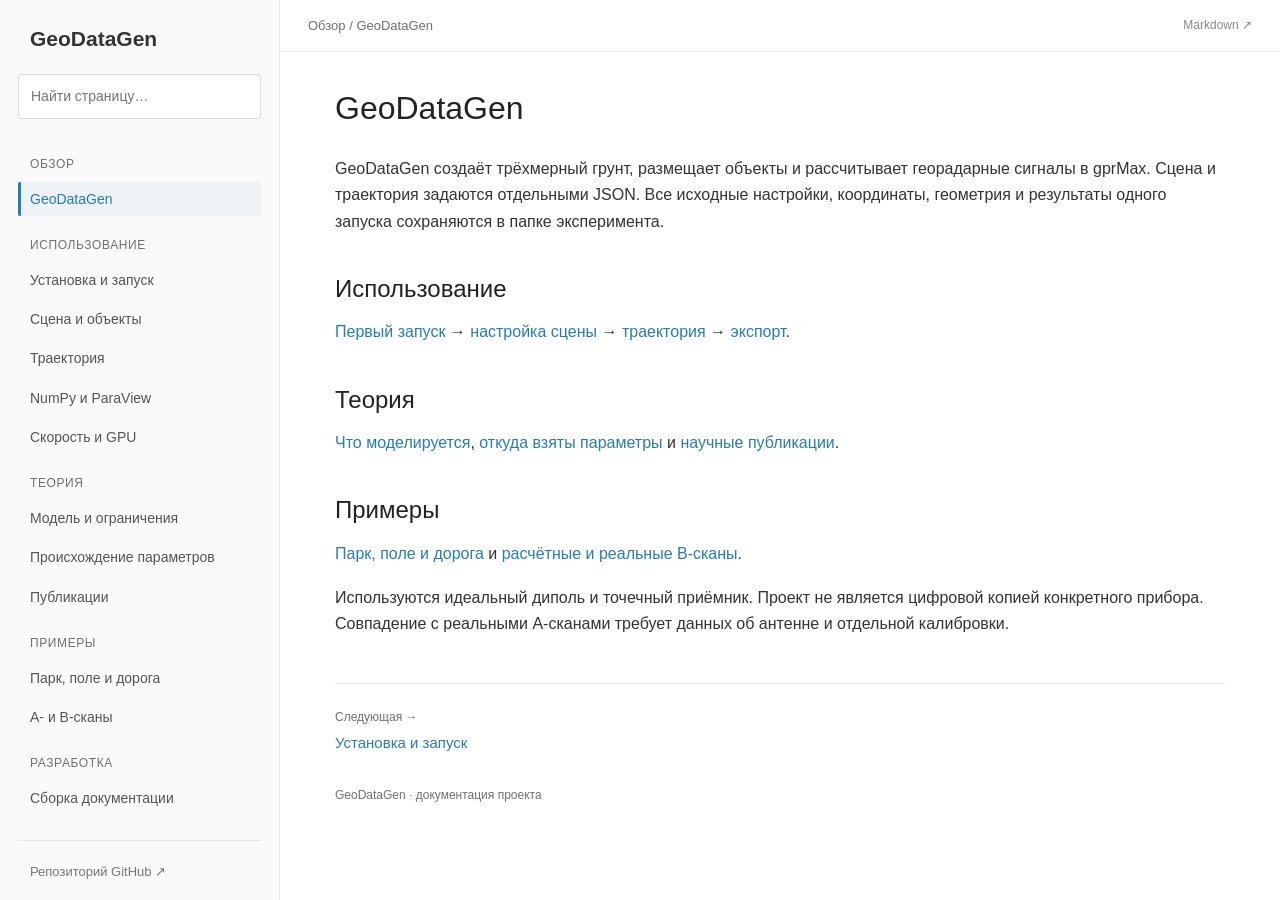
==== commit 41e55878: "Add reproducible exports, spatial sampling and accelerator benchmarks" ====
--- a/user_review/index.html
+++ b/user_review/index.html
@@ -1,281 +1,14 @@
 <!doctype html>
-<html lang="ru">
-<head>
-<meta charset="utf-8"><meta name="viewport" content="width=device-width,initial-scale=1"><meta name="color-scheme" content="light">
-<meta name="description" content="GeoDataGen: сцены и траектории из JSON, генерация грунта, расчёт A- и B-сканов в gprMax и просмотр геометрии в ParaView.">
-<title>GeoDataGen — документация и результаты</title>
-<link rel="stylesheet" href="assets/book.css"><script src="assets/book.js" defer></script>
-</head>
-<body>
-<a class="skip" href="#content">Перейти к содержимому</a>
-<header class="topbar"><a class="brand" href="#start"><svg width="25" height="25" viewBox="0 0 25 25" fill="none" aria-hidden="true"><path d="M3 6h19M3 12h19M3 18h19" stroke="currentColor" stroke-width="1.5"/><path d="M4 18c4 0 4-9 8.5-9s4.5 9 8.5 9" stroke="currentColor" stroke-width="2" fill="white"/></svg>GeoDataGen</a><div class="toplinks"><a href="https://github.com/bySaf/geodatagen">GitHub</a><span class="status-tag">Документация</span><button class="mobile-toggle" aria-expanded="false" aria-controls="navigation" type="button"><svg width="15" height="15" viewBox="0 0 15 15" fill="none" aria-hidden="true"><path d="M2 3.5h11M2 7.5h11M2 11.5h11" stroke="currentColor" stroke-width="1.5"/></svg>Разделы</button></div></header>
-<div class="backdrop"></div>
-<aside class="sidebar" id="navigation" aria-label="Оглавление документации">
-<label class="sr-only" for="find-section">Найти раздел</label><input class="nav-search" id="find-section" type="search" placeholder="Найти раздел…" autocomplete="off">
-<nav>
-<div class="nav-group"><h2>Начало работы</h2><a href="#start" aria-current="location">Установка и первый запуск</a><a href="#experiment">Папка эксперимента</a><a href="#commands">Основные команды</a></div>
-<div class="nav-group"><h2>Настройка сцены</h2><a href="#scene">Файл сцены</a><a href="#objects">Объекты и координаты</a><a href="#settings-soil">Два способа построения грунта</a><a href="#source">Источник сигнала</a><a href="#trajectory">Траектория движения</a><a href="#paraview">Открыть в ParaView</a></div>
-<div class="nav-group"><h2>Результаты</h2><a href="#soil">Слои паркового грунта</a><a href="#pilot-route">Контрольный прямой проход</a><a href="#scans">Синтетические B-сканы</a><a href="#real">Реальные гиперболы</a><a href="#common-grid">Сравнение на одной сетке</a><a href="#three-scenes">Парк, поле и дорога</a></div>
-<div class="nav-group"><h2>Справочник</h2><a href="#sources">Источники</a></div>
-</nav><p class="nav-empty" hidden>Раздел не найден. Измените поисковый запрос.</p><div class="sidebar-footer">GeoDataGen · руководство пользователя<br>Команды выполняются из корня репозитория.</div>
-</aside>
-<main class="book" id="content">
-<div class="article-header"><div class="breadcrumb">GeoDataGen / Руководство</div><h1>От сцены до радарограммы</h1><p>Руководство по установке, настройке экспериментов, расчёту сигналов и просмотру результатов.</p><div class="quick-links"><a href="#start">Начать работу</a><a href="#soil">Перейти к изображениям</a><a href="#paraview">Открыть геометрию</a></div></div>
-<noscript><p class="nojs-note">Инструкция и изображения работают без JavaScript. Команды можно выделить и скопировать вручную.</p></noscript>
-<section class="article-section" id="start"><h2>Установка и первый запуск<a class="anchor" href="#start" aria-label="Ссылка на раздел">#</a></h2>
-<p>Нужны Git и Python 3.12 или 3.13. Основной путь рассчитан на macOS и Linux; в Windows используется WSL2. ParaView устанавливается отдельно и нужен только для просмотра 3D-геометрии.</p>
-<ol class="steps"><li><h3>Установка окружения</h3><pre data-copy><code>git clone https://github.com/bySaf/geodatagen.git
-cd geodatagen
-bash scripts/setup.sh
-source .venv/bin/activate</code></pre><p>Скрипт создаёт окружение <code>.venv</code> и устанавливает зависимости. При следующем открытии терминала достаточно снова активировать окружение.</p></li>
-<li><h3>Первый небольшой эксперимент</h3><pre data-copy><code>python geodatagen.py init park-demo --scene examples/scenes/park-pilot.json --trajectory examples/trajectories/pilot-line.json
-python geodatagen.py run park-demo --limit 1
-python geodatagen.py plot park-demo
-python geodatagen.py docs park-demo</code></pre><p>Сцена и траектория задаются отдельными файлами. Все настройки и результаты этого опыта находятся в <code>experiments/park-demo/</code>. После одной трассы уже можно проверить A-скан; полноценный B-скан появится после расчёта маршрута.</p></li>
-<li><h3>Расчёт остальных позиций</h3><pre data-copy><code>python geodatagen.py run park-demo
-python geodatagen.py plot park-demo
-python geodatagen.py docs park-demo</code></pre><p>Повторный запуск продолжает опыт с незавершённых позиций. Расчёт волн занимает время; открытие документации или построение графиков не запускает новую симуляцию.</p></li></ol>
-<h3 id="pycharm">Выбор интерпретатора в PyCharm</h3>
-<ol><li>Открыть корневую папку <code>geodatagen</code>.</li><li>Settings (<code>⌘,</code> на macOS) → <strong>Project Structure</strong>. В других версиях страница называется <strong>Python Interpreter</strong>; она доступна через поиск настроек.</li><li><strong>Add Interpreter → Add Local Interpreter</strong> → существующий Python / <strong>Existing environment</strong>.</li><li>Указать <code>&lt;папка проекта&gt;/.venv/bin/python</code>, затем Apply / OK. Версия — <strong>3.12 или 3.13</strong>.</li></ol>
-<p>Если окружение ещё не создано, сначала создать Virtualenv на базе Python 3.12. После смены интерпретатора открыть новую вкладку Terminal и выполнить <code>source .venv/bin/activate</code>. <a href="https://www.jetbrains.com/help/pycharm/configuring-python-interpreter.html">Настройка интерпретатора — JetBrains</a>.</p>
-<div class="callout neutral"><p><strong>Ошибка установки contourpy:</strong> сообщение <code>Requires-Python &gt;=3.12</code> указывает на старый интерпретатор. Проверка: <code>python --version</code>. Системный Python 3.9 на macOS не подходит; понижать версии пакетов из-за этого не требуется.</p></div>
-</section>
-<section class="article-section" id="experiment"><h2>Один опыт — одна папка<a class="anchor" href="#experiment" aria-label="Ссылка на раздел">#</a></h2>
-<p>Имя после команды — имя эксперимента. <code>park-demo</code>, <code>park-wet</code> и <code>park-no-target</code> сохраняются раздельно, поэтому настройки и сигналы не перемешиваются.</p>
-<pre class="file-tree"><code>experiments/park-demo/
-├── index.html             страница с результатами этого опыта
-├── scene_config.json      сохранённые параметры сцены
-├── trajectory_config.json сохранённое описание маршрутов
-├── objects.json           фактические координаты объектов
-├── positions.npz          позиции Tx и Rx
-├── trajectory.csv         координаты позиций и путь вдоль маршрута
-├── scene_layout.png       объекты и траектории на плане и разрезе
-├── soil_slice.png         разрез свойств грунта
-├── scene/
-│   ├── scene.in           описание сцены gprMax
-│   ├── scene.vti          геометрия и поля для ParaView
-│   └── …                  материалы и геометрия расчёта
-├── bscan.h5               сигналы и ось времени
-├── ascan.png              отдельная готовая трасса
-├── bscan.png              радарограмма готовых позиций
-└── …                      результаты маршрутов и состояние расчёта</code></pre>
-<p><code>init</code> создаёт геометрию, разворачивает траектории в позиции и строит стартовую страницу. <code>run</code> рассчитывает волны. <code>plot</code> обновляет графики и страницу опыта. В <code>bscan.h5</code> все маршруты хранятся вместе с их идентификаторами, участками и накопленным расстоянием; на <code>bscan.png</code> каждому маршруту отведены отдельные панели. На одном рисунке помещается до четырёх маршрутов; следующие сохраняются в <code>bscan_002.png</code>, <code>bscan_003.png</code> и далее, все доступны на странице опыта. Вычитание средней трассы выполняется отдельно внутри каждого маршрута. Папку опыта можно передавать целиком.</p>
-<p>Результаты зависят от сохранённых входных данных. Для изменения грунта, объектов, источника или пути отредактируйте исходные JSON и создайте опыт с новым именем. <code>run</code> продолжает существующий расчёт с незавершённых позиций.</p>
-</section>
-<section class="article-section" id="commands"><h2>Основные команды<a class="anchor" href="#commands" aria-label="Ссылка на раздел">#</a></h2>
-<pre data-copy><code>python geodatagen.py init park-full --scene examples/scenes/park.json --trajectory examples/trajectories/snake.json
-python geodatagen.py run park-full --limit 1
-python geodatagen.py status park-full
-python geodatagen.py plot park-full
-python geodatagen.py docs park-full</code></pre>
-<p>Эти команды подходят и для малой сцены, и для полной области. <code>--limit 1</code> ограничивает первый запуск одной новой трассой. После проверки снимите ограничение: <code>python geodatagen.py run park-full</code>.</p>
-<div class="table-wrap"><table><thead><tr><th>Команда</th><th>Результат</th></tr></thead><tbody>
-<tr><td><code>init ИМЯ --scene ФАЙЛ --trajectory ФАЙЛ</code></td><td>Подготовить сцену, объекты и маршруты.</td></tr>
-<tr><td><code>run ИМЯ</code></td><td>Рассчитать незавершённые позиции.</td></tr>
-<tr><td><code>status ИМЯ</code></td><td>Показать количество готовых трасс.</td></tr>
-<tr><td><code>plot ИМЯ</code></td><td>Обновить A- и B-сканы и страницу опыта.</td></tr>
-<tr><td><code>export ИМЯ</code></td><td>Обновить файл геометрии VTI.</td></tr>
-<tr><td><code>docs ИМЯ</code></td><td>Открыть страницу опыта.</td></tr>
-<tr><td><code>docs</code></td><td>Открыть это руководство.</td></tr>
-</tbody></table></div>
-<p class="meta">Команды в таблице выполняются с префиксом <code>python geodatagen.py</code>. Справка: <code>python geodatagen.py --help</code>.</p>
-<details><summary>Остановить расчёт и затем продолжить</summary><p>Команда остановки создаёт файл <code>STOP</code> внутри опыта. Текущая трасса завершится, после неё расчёт остановится:</p><pre data-copy><code>python geodatagen.py stop park-full</code></pre><p>Продолжить с оставшихся позиций:</p><pre data-copy><code>python geodatagen.py run park-full --resume</code></pre></details>
-</section>
-<section class="article-section" id="scene"><h2>Файл сцены<a class="anchor" href="#scene" aria-label="Ссылка на раздел">#</a></h2>
-<p>JSON сцены описывает область, грунт, цели и источник. JSON траектории описывает движение передатчика. Можно менять путь над тем же грунтом или повторять один путь в разных сценах.</p>
-<div class="table-wrap"><table><thead><tr><th>Пример</th><th>Область и назначение</th></tr></thead><tbody>
-<tr><td><code>examples/scenes/park-pilot.json</code></td><td>Небольшой парк 2.4 × 1.2 × 1.2 м, удобен для первого опыта.</td></tr>
-<tr><td><code>examples/scenes/park.json</code></td><td>Парк 7 × 4.8 × 1.2 м с четырьмя минеральными горизонтами.</td></tr>
-<tr><td><code>examples/scenes/field.json</code></td><td>Поле 7 × 4.8 × 1.2 м: верхний обрабатываемый и нижний уплотнённый слои.</td></tr>
-<tr><td><code>examples/scenes/road.json</code></td><td>Дорога 7 × 4.8 × 1.2 м: асфальт, основание и земляное полотно.</td></tr>
-</tbody></table></div>
-<p>Для нового варианта скопируйте пример и редактируйте копию:</p>
-<pre data-copy><code>mkdir -p configs
-cp examples/scenes/park.json configs/my-park.json
-cp examples/trajectories/snake.json configs/my-route.json
-python geodatagen.py init my-park --scene configs/my-park.json --trajectory configs/my-route.json</code></pre>
-<div class="table-wrap"><table><thead><tr><th>Поле сцены</th><th>Что задаёт</th></tr></thead><tbody>
-<tr><td><code>schema_version</code></td><td><code>2</code> — формат с отдельной траекторией.</td></tr>
-<tr><td><code>grid</code></td><td><code>domain</code> — размеры X/Y/Z; <code>dx</code> — шаг геометрии; <code>solver_dx</code> — шаг расчёта; <code>surface_z</code> — высота поверхности. Все длины в метрах.</td></tr>
-<tr><td><code>generator</code></td><td><code>custom_crim_archie</code> или <code>native_peplinski</code>. Выбор хранится вместе со сценой.</td></tr>
-<tr><td><code>seed</code></td><td>Начальное число случайной генерации, необходимое для повторяемости.</td></tr>
-<tr><td><code>preset.layers</code></td><td>Слои сверху вниз и параметры каждого слоя.</td></tr>
-<tr><td><code>objects</code> / <code>object_generation</code></td><td>Явный список целей или правила случайной расстановки. Используется один вариант.</td></tr>
-<tr><td><code>source</code>, <code>sfcw</code></td><td>Источник и параметры дополнительной частотной обработки.</td></tr>
-<tr><td><code>simulation</code></td><td>Размер расчётной области вокруг каждой позиции.</td></tr>
-</tbody></table></div>
-<p>В полной сцене задано <code>"simulation": {"mode": "moving_window", "window_xy": [1.2, 1.2]}</code>. Грунт и цели создаются один раз во всей области, затем для каждой трассы рассчитывается локальное окно. Это приближение: дальние отражатели и части гипербол за границами окна могут отсутствовать. Оно не эквивалентно расчёту волн во всём объёме 7 × 4.8 м. Малый пример использует <code>"mode": "fixed"</code> и одну фиксированную область.</p>
-<p>Для сравнения генераторов можно временно переопределить поле <code>generator</code> при подготовке нового опыта:</p>
-<pre data-copy><code>python geodatagen.py init park-native --scene examples/scenes/park.json --trajectory examples/trajectories/snake.json --mode native_peplinski</code></pre>
-</section>
-<section class="article-section" id="objects"><h2>Объекты и координаты<a class="anchor" href="#objects" aria-label="Ссылка на раздел">#</a></h2>
-<p>Для точного размещения добавьте в файл сцены список <code>objects</code>. Каждый элемент задаёт отдельную сферу; пустой список <code>"objects": []</code> создаёт сцену без целей.</p>
-<pre data-copy><code>"objects": [
-  {"type": "metal", "center_m": [3.00, 1.20, 0.45], "radius_m": 0.06},
-  {"type": "air", "center_m": [4.00, 2.00, 0.50], "radius_m": 0.08}
-]</code></pre>
-<p><code>center_m</code> — координаты центра <strong>[X, Y, Z] в метрах</strong>. X и Y задают положение на плане, Z растёт вверх. Глубина центра равна <code>grid.surface_z − Z</code>. При поверхности Z = 0.90 м центр Z = 0.45 м находится на глубине 45 см. Радиус 0.06 м означает диаметр 12 см.</p>
-<div class="table-wrap"><table><thead><tr><th>Тип</th><th>Что получится</th></tr></thead><tbody><tr><td><code>metal</code></td><td>Идеально проводящая сфера.</td></tr><tr><td><code>air</code></td><td>Шарообразная воздушная полость.</td></tr><tr><td><code>dielectric</code></td><td>Сфера с εr = 4 и проводимостью 0.001 См/м.</td></tr></tbody></table></div>
-<p>Для случайного размещения скопируйте <code>examples/scenes/park-random.json</code>. Поле <code>object_generation</code> задаёт правила. Программа сохраняет полученные координаты в <code>objects.json</code>; изменение seed даёт новую расстановку. Не добавляйте одновременно явный список <code>objects</code>.</p>
-<pre data-copy><code>"object_generation": {
-  "seed": 20261112,
-  "clearance_m": 0.04,
-  "bounds_m": [[0.8, 6.2], [0.8, 4.0]],
-  "rules": [
-    {"type": "metal", "count": [2, 4], "radius_m": [0.04, 0.08], "depth_m": [0.2, 0.5]}
-  ]
-}</code></pre>
-<p><code>bounds_m</code> ограничивает X и Y центров, <code>depth_m</code> — глубину центра под поверхностью, <code>clearance_m</code> — запас между целями и под поверхностью. <code>count</code> принимает точное количество или диапазон целых чисел. Радиус и глубина выбираются из указанных интервалов.</p>
-<p>После <code>init</code> проверьте <code>scene_layout.png</code> или откройте геометрию в ParaView. Проверки отсекают пересекающиеся сферы и цели за допустимыми границами. Сетка дискретизирует сферу, поэтому её граница в расчёте ступенчатая. Труба, корень или плита требуют другого описания геометрии.</p>
-</section>
-<section class="article-section" id="settings-soil"><h2>Два способа построения грунта<a class="anchor" href="#settings-soil" aria-label="Ссылка на раздел">#</a></h2>
-<div class="table-wrap"><table><thead><tr><th>Режим</th><th>Как устроен грунт</th></tr></thead><tbody><tr><td><code>native_peplinski</code></td><td>Штатные Peplinski и <code>fractal_box</code> gprMax: неоднородная влажность в слоях, плоские границы, частотно-зависимые свойства.</td></tr><tr><td><code>custom_crim_archie</code></td><td>Модель полей: связанные пятна свойств, настраиваемые размеры неоднородностей и неровные внутренние границы; свойства через CRIM/Archie.</td></tr></tbody></table></div>
-<p>Слои перечислены сверху вниз в <code>preset.layers</code>. Оба режима создают случайный грунт, но используют разные законы его свойств. При переключении меняются и пространственная структура, и закон преобразования в электрические свойства. Более выразительный рисунок не означает более точную модель. Один seed у двух генераторов не создаёт одинаковое случайное поле.</p>
-<div class="table-wrap"><table><thead><tr><th>Настройка</th><th>Что менять</th></tr></thead><tbody><tr><td><code>thickness</code></td><td>Толщину слоя в метрах. Сумма толщин должна совпадать с <code>grid.surface_z</code>.</td></tr><tr><td><code>sand</code>, <code>clay</code></td><td>Доли песка и глины. Остаток — пылеватая фракция.</td></tr><tr><td><code>bulk_density</code></td><td>Сухую объёмную плотность, г/см³.</td></tr><tr><td><code>water_min</code>, <code>water_max</code></td><td>Объёмную влажность: 0.20 означает, что вода занимает 20% объёма грунта.</td></tr><tr><td><code>custom.correlation_m</code></td><td>Размеры связанных пятен по X/Y/Z, например <code>[0.25, 0.25, 0.06]</code>.</td></tr><tr><td><code>custom.roughness_rms_m</code></td><td>Неровность внутренних границ; например 0.02 м.</td></tr><tr><td><code>seed</code></td><td>Номер случайной реализации. При сравнении одного изменяемого фактора используется одинаковый seed.</td></tr></tbody></table></div>
-<p>У Peplinski <code>water_min/max</code> ограничивают диапазон влажности. У модели полей они задают исходные среднее и разброс: местные значения могут выходить за интервал, оставаясь в пределах доступного объёма пор. Во время прохода грунт не меняется.</p>
-<p>В модели полей явно задаётся <code>custom.water_conductivity_s_m</code>: проводимость поровой воды нельзя вывести только из влажности и состава. Пористость по умолчанию связана с плотностью как <code>1 − bulk_density / 2.66</code>. Параметры Archie, проводимость воды и поверхности, ε зёрен и воды в примерах — допущения сценария. Асфальт и щебёночное основание заданы отдельными эффективными материалами.</p>
-<p><code>custom.correlation_m</code> задаёт характерные пространственные масштабы, а не измеренный диапазон ковариации. Неровность применяется к внутренним границам минеральных слоёв; внешняя поверхность остаётся плоской. В native фрактальная размерность и веса осей также не задают длину корреляции напрямую.</p>
-<p>Сохранённое <code>custom_fields.npz</code> описывает непрерывное поле до добавления объектов. Фактические материалы после дискретизации и объекты находятся в геометрии сцены. Подготовка полного custom-объёма может требовать несколько гигабайт временной памяти; уменьшение шага сетки быстро увеличивает этот расход.</p>
-<figure class="figure"><img src="soil_modes/soil_modes_comparison.png" loading="lazy" alt="Сравнение двух генераторов для парка, поля и дороги"><figcaption>Маленькие примеры трёх пресетов без объектов. Это отдельный обзор генераторов; основной опыт с одной сферой показан ниже.</figcaption></figure>
-</section>
-<section class="article-section" id="source"><h2>Источник сигнала<a class="anchor" href="#source" aria-label="Ссылка на раздел">#</a></h2>
-<p>Tx передаёт импульс, Rx записывает поле в своей точке. Здесь используются идеальный диполь и точечный приёмник. Корпус, электроника и калибровка конкретного георадара в эту постановку не входят.</p>
-<div class="table-wrap"><table><thead><tr><th>Параметр сцены</th><th>Смысл</th></tr></thead><tbody>
-<tr><td><code>source.waveform</code></td><td>Форма импульса; в новых примерах <code>gaussiandotnorm</code>.</td></tr>
-<tr><td><code>source.frequency_hz</code></td><td>Параметр частоты импульса: 600000000 = 600 МГц.</td></tr>
-<tr><td><code>source.moment_Am</code></td><td>Амплитуда момента источника, А·м.</td></tr>
-<tr><td><code>source.height_m</code></td><td>Высота над поверхностью при маршруте без Z: 0.02 = 2 см.</td></tr>
-<tr><td><code>source.tx_rx_offset_m</code></td><td>Смещение Rx относительно Tx вдоль глобальной оси +X.</td></tr>
-<tr><td><code>grid.time_window</code></td><td>Длительность записи: 3.2e-8 = 32 нс. Это время, не глубина.</td></tr>
-<tr><td><code>sfcw</code></td><td>Полоса дополнительной обработки сигнала в частотной области. Она не заменяет модель электроники ступенчатого прибора.</td></tr>
-</tbody></table></div>
-<p>Ориентация диполя и разнос Tx/Rx фиксированы в глобальных осях. На поворотах маршрута пара не разворачивается вслед за движением: Rx остаётся смещён по +X, диполь направлен по Y. Это нужно учитывать при сравнении с прибором, который оператор разворачивает целиком.</p>
-</section>
-<section class="article-section" id="trajectory"><h2>Траектория движения<a class="anchor" href="#trajectory" aria-label="Ссылка на раздел">#</a></h2>
-<p>Файл траектории задаёт позиции передатчика. Координаты — метры в той же системе, что и сцена. Для точек <code>[x, y]</code> высота автоматически равна <code>grid.surface_z + source.height_m</code>; <code>[x, y, z]</code> задаёт абсолютную высоту Z. Приёмник добавляется с разносом из <code>source.tx_rx_offset_m</code>.</p>
-<h3>Прямой проход</h3>
-<p>Сохраните пример как <code>configs/line.json</code>. Шаг 5 см задаёт максимальный интервал между позициями. Конец каждого отрезка сохраняется, поэтому последний интервал может быть короче:</p>
-<pre data-copy><code>{
-  "type": "line",
-  "start": [0.8, 1.2],
-  "end": [5.8, 1.2],
-  "step_m": 0.05
-}</code></pre>
-<h3>Змейка</h3>
-<p><code>row_length_m</code> — длина прямого прохода, <code>rows</code> — их количество, <code>row_spacing_m</code> — расстояние между проходами. <code>turn</code> выбирает соединение <code>straight</code> или <code>rounded</code>; <code>heading_deg</code> поворачивает весь маршрут против часовой стрелки относительно +X. При нуле первый проход идёт по +X, следующие смещаются по +Y.</p>
-<pre data-copy><code>{
-  "type": "snake",
-  "start": [1.0, 1.0],
-  "row_length_m": 4.8,
-  "rows": 6,
-  "row_spacing_m": 0.4,
-  "step_m": 0.05,
-  "turn": "rounded",
-  "heading_deg": 0
-}</code></pre>
-<p>Это шесть проходов с пятью поворотами. Шаг действует и на соединениях; округлый поворот — полуокружность радиусом в половину междурядья, которая на столько же выступает за конец прохода. Маршрут и приёмник должны помещаться в доступную часть сцены.</p>
-<h3>Произвольный путь и готовые точки</h3>
-<p><code>waypoints</code> соединяет опорные точки отрезками и расставляет позиции с указанным шагом. <code>points</code> принимает готовую последовательность позиций без добавления промежуточных точек.</p>
-<pre data-copy><code>{
-  "type": "waypoints",
-  "points": [[1.0, 1.0], [3.0, 1.0], [4.5, 2.5], [2.0, 3.5]],
-  "step_m": 0.05
-}</code></pre>
-<pre data-copy><code>{
-  "type": "points",
-  "points": [[1.0, 1.0], [1.1, 1.0], [1.2, 1.1]]
-}</code></pre>
-<h3>Импорт из CSV</h3>
-<p>CSV содержит заголовок <code>x_m,y_m</code> или <code>x_m,y_m,z_m</code>. Путь <code>file</code> указывается относительно JSON траектории. Без <code>step_m</code> используются строки CSV; с ним путь пересэмплируется по заданному шагу.</p>
-<pre data-copy><code>{
-  "type": "csv",
-  "file": "track.csv",
-  "step_m": 0.05
-}</code></pre>
-<pre data-copy><code>x_m,y_m
-1.0,1.0
-3.0,1.0
-4.5,2.5</code></pre>
-<h3>Несколько маршрутов над одной сценой</h3>
-<p>Оберните любое количество описаний в <code>routes</code>. Необязательные имена <code>name</code> должны быть уникальными. Грунт и объекты будут общими, позиции и B-сканы — отдельными для каждого маршрута:</p>
-<pre data-copy><code>{
-  "routes": [
-    {"name": "south", "type": "line", "start": [0.8, 1.0], "end": [5.8, 1.0], "step_m": 0.05},
-    {"name": "north", "type": "line", "start": [0.8, 2.0], "end": [5.8, 2.0], "step_m": 0.05}
-  ]
-}</code></pre>
-<pre data-copy><code>python geodatagen.py init custom-route --scene examples/scenes/park.json --trajectory configs/line.json
-python geodatagen.py docs custom-route</code></pre>
-<p>Перед расчётом проверьте план <code>scene_layout.png</code>. Позиции привязываются к расчётной сетке, поэтому фактический шаг может немного отличаться от заданного; соседние точки, попавшие в одну ячейку Tx, объединяются. Позиции Tx и Rx должны находиться выше поверхности и вне поглощающей границы сцены. В <code>positions.npz</code> и <code>trajectory.csv</code> сохранены исходные и фактические координаты Tx/Rx, номер и имя маршрута, номер участка и расстояние от начала маршрута. Для анализа сигнала используйте фактические координаты.</p>
-<p>Горизонтальная ось B-скана показывает накопленное расстояние вдоль маршрута, вертикальная — время. Змейка включает возвратные проходы и повороты, поэтому её общая радарограмма не равна одному прямому профилю. Форму гипербол удобнее изучать на прямых участках; переходы между участками меняют геометрию наблюдения.</p>
-</section>
-<section class="article-section" id="paraview"><h2>Как открыть эксперимент в ParaView<a class="anchor" href="#paraview" aria-label="Ссылка на раздел">#</a></h2>
-<p>ParaView показывает <strong>геометрию и свойства сцены</strong>. A- и B-сканы доступны на странице эксперимента и в PNG. Установить ParaView можно с <a href="https://www.paraview.org/download/">официального сайта</a>.</p>
-<ol class="steps"><li><h3>Подготовка файла геометрии</h3><pre data-copy><code>python geodatagen.py export park-demo</code></pre><p>Файл для открытия: <code>experiments/park-demo/scene/scene.vti</code>. Он создаётся и при начальной подготовке опыта.</p></li><li><h3>Открытие объёма</h3><p>Запустить ParaView → <strong>File → Open</strong> → выбрать <code>scene.vti</code> → <strong>OK</strong> → зелёная кнопка <strong>Apply</strong>. Нажать <strong>Reset Camera</strong>, если область не попала в кадр.</p></li><li><h3>Вертикальный разрез вдоль маршрута</h3><p>Выделить <code>scene.vti</code> в Pipeline Browser. Выбрать <strong>Filters → Common → Slice</strong>. Для малого <code>park-pilot.json</code> задать <strong>Origin = [1.2, 0.6, 0.4]</strong>, <strong>Normal = [0, 1, 0]</strong>, затем <strong>Apply</strong>. Это плоскость X–Z через маршрут Y = 0.6 м.</p><p>Выключить «глаз» у исходного объёма, чтобы он не закрывал разрез. Выключить <strong>Show Plane</strong>, чтобы убрать рамку инструмента.</p></li><li><h3>Выбор поля для окраски</h3><p>В верхнем списке Color By выбрать <code>epsilon_real</code> и нажать <strong>Rescale to Data Range</strong>. Для фронтального вида разреза выбрать направление камеры вдоль оси Y.</p></li></ol>
-<div class="table-wrap"><table><thead><tr><th>Поле VTI</th><th>Что означает цвет</th></tr></thead><tbody><tr><td><code>epsilon_real</code></td><td>Действительная часть относительной диэлектрической проницаемости на частоте источника.</td></tr><tr><td><code>conductivity_effective_S_m</code></td><td>Эффективная проводимость в См/м, включая потери модели на этой частоте.</td></tr><tr><td><code>material_id</code></td><td>Номер материала. Это метка, а не физическое свойство.</td></tr><tr><td><code>object_type</code></td><td>0 — фон, 1 — металл, 2 — воздушная полость, 3 — диэлектрическая цель.</td></tr></tbody></table></div>
-<p>Для идеально проводящего металла ε и проводимость не задаются обычными конечными числами. Для отображения металла используется поле <code>object_type</code>.</p>
-<h3>Другие разрезы</h3><p><strong>Горизонтальный:</strong> Normal = <code>[0, 0, 1]</code>. В малом парковом примере на глубине 35 см при поверхности Z = 0.80 м параметр Origin Z = <code>0.45</code>. <strong>Поперечный:</strong> Normal = <code>[1, 0, 0]</code>, Origin X — нужная координата.</p>
-<div class="callout"><p><strong>Объект виден только там, где его пересекает разрез.</strong> Если сфера имеет Y = 0.8 м, плоскость Y = 0.6 м может пройти мимо неё. Z в ParaView направлена вверх; глубина равна <code>surface_z − Z</code>.</p></div>
-<p>Сохранить расположение камеры, разрезы и цвета: <strong>File → Save State</strong>, файл <code>.pvsm</code> сохраняется в папку эксперимента. Повторное открытие — <strong>File → Load State</strong>. После перемещения папки нужно указать новый путь к <code>scene.vti</code>.</p>
-<details><summary>Ошибки открытия геометрии</summary><p>Для проверки геометрии следует открыть <code>scene.vti</code> в пустой сессии ParaView. Старый <code>.pvsm</code> может ссылаться на файлы на другом компьютере. Готовые PNG и страница опыта доступны независимо от ParaView.</p><p>В старых данных gprMax геометрия сохранена как <code>.vtkhdf</code>; для неё нужен совместимый ParaView. Файлы <code>.in</code> и обычный <code>bscan.h5</code> не следует открывать как изображение геометрии.</p></details>
-</section>
-<section class="article-section" id="soil"><h2>Слои паркового грунта<a class="anchor" href="#soil" aria-label="Ссылка на раздел">#</a></h2>
-<p>В сравнительном опыте — четыре горизонта и одна металлическая сфера диаметром 12 см с центром на глубине 35 см. Цветной разрез показывает устройство сцены, а не сигнал радара.</p>
-<figure class="figure"><img src="realism/soil_models.png" loading="lazy" alt="Четыре слоя и проницаемость в двух моделях паркового грунта"><figcaption>Верх: номера слоёв. Низ: фактические электрические свойства при 600 МГц на единой шкале. Чёрный участок — металл. Пунктир показывает границы, а не отражённый сигнал.</figcaption></figure>
-<div class="table-wrap"><table><thead><tr><th>Слой</th><th>Глубина</th><th>Сухая плотность</th><th>Настройка влажности</th></tr></thead><tbody><tr><td>1</td><td>0–10 см</td><td>1.25 г/см³</td><td>12–18%</td></tr><tr><td>2</td><td>10–22 см</td><td>1.45 г/см³</td><td>13–21%</td></tr><tr><td>3</td><td>22–60 см</td><td>1.55 г/см³</td><td>15–23%</td></tr><tr><td>4</td><td>60–80 см</td><td>1.60 г/см³</td><td>16–24%</td></tr></tbody></table></div>
-<p>Это настраиваемый сценарий газона на минеральной почве. Он не является измеренной картой конкретного парка. У двух моделей отличаются и рисунок неоднородностей, и электрофизические свойства; более сильное эхо нельзя объяснять только формой пятен.</p>
-</section>
-<section class="article-section" id="pilot-route"><h2>Контрольный прямой проход<a class="anchor" href="#pilot-route" aria-label="Ссылка на раздел">#</a></h2>
-<p>Один прямой проход — 29 положений передатчика с шагом 5 см. Между Tx и Rx 10 см, высота над землёй 2 см. Для каждого положения рассчитывается одна временная запись. Готовый сравнительный набор содержит 58 основных трасс — по 29 на каждую модель грунта — и 4 контрольных расчёта.</p>
-<figure class="figure"><img src="realism/pilot_route.png" loading="lazy" alt="План прямого прохода Tx и Rx над контрольной сферой и глубина цели"><figcaption>Готовый сравнительный опыт с одной сферой. Редактируемый пример для нового эксперимента содержит три сферы; его собственная схема появится в папке опыта.</figcaption></figure>
-<p>A-скан — амплитуда во времени в одной позиции. Сигнал включает отклики из окружающей области, а не только от строго вертикального луча под приёмником.</p>
-</section>
-<section class="article-section" id="scans"><h2>Синтетические B-сканы<a class="anchor" href="#scans" aria-label="Ссылка на раздел">#</a></h2>
-<p>B-скан складывает временные записи вдоль маршрута. Горизонтальная ось — путь в метрах; вертикальная — время в наносекундах. Отклик локальной цели образует дугу, потому что расстояние до неё меняется при движении.</p>
-<figure class="figure"><img src="realism/synthetic_hyperbolas.png" loading="lazy" alt="Чёрно-белые B-сканы одной сферы в Peplinski и модели полей"><figcaption>Одинаковые источник, маршрут и сфера; отличаются модели грунта. Общая трасса удалена, контраст каждой панели настроен отдельно. Шаг позиций — 5 см.</figcaption></figure>
-</section>
-<section class="article-section" id="real"><h2>Реальные гиперболы<a class="anchor" href="#real" aria-label="Ссылка на раздел">#</a></h2>
-<p>Ниже — реальные измерения <strong>арматуры в бетоне</strong> прибором Proceq GP8800. Это ступенчатый георадар SFCW с номинальной полосой 0.4–6 ГГц. Исходный шаг 5 мм сохранён, поэтому отдельные дуги хорошо различимы.</p>
-<figure class="figure"><img src="realism/reference_hyperbola/real_hyperbola.png" loading="lazy" alt="Реально измеренные гиперболы арматуры: полный профиль и увеличение участка"><figcaption>Образец II, данные Mercedes Solla / Screening Eagle, 2024. Кривые не дорисованы. <a href="https://doi.org/10.5281/zenodo.10962520">Набор авторов</a> · <a href="realism/reference_hyperbola/sources.json">Происхождение и обработка</a>.</figcaption></figure>
-<p>У синтетической сцены и реального образца разные цели, материал, глубины и частотная полоса. Здесь видно характерное устройство отклика; одинаковое время и абсолютная амплитуда от этих двух опытов не ожидаются.</p>
-</section>
-<section class="article-section" id="common-grid"><h2>Сравнение на одной сетке<a class="anchor" href="#common-grid" aria-label="Ссылка на раздел">#</a></h2>
-<p>Дополнительный вид с общим окном <strong>1.4 м × 16 нс</strong> и шагом 5 см × 50 пс. Реальные данные перед уменьшением числа трасс сглажены, чтобы избежать ложных деталей. Из-за этого часть мелких дуг теряется; исходный профиль выше информативнее для арматуры.</p>
-<figure class="figure"><img src="realism/bscan_three_way.png" loading="lazy" alt="Два расчёта грунта и реальный бетонный образец II на одинаковой сетке времени и расстояния"><figcaption>Верх — исходные сигналы с удалённым постоянным смещением; низ — после удаления общей трассы. Шкала контраста каждой панели своя. Время не сдвигалось ради совпадения и не пересчитывалось в глубину.</figcaption></figure>
-<p class="meta"><a href="realism/standardized_comparison.npz">Численные массивы</a> · <a href="realism/validation_v2.json">Параметры преобразования</a>. Амплитуда расчёта — В/м; амплитуда прибора — единицы экспорта.</p>
-</section>
-<section class="article-section" id="three-scenes"><h2>Парк, поле и дорога<a class="anchor" href="#three-scenes" aria-label="Ссылка на раздел">#</a></h2>
-<p>Полные примеры используют область <strong>7 × 4.8 × 1.2 м</strong> и те же команды, что и малый опыт. Ниже — геометрия новых конфигураций с моделью полей CRIM/Archie и источником 600 МГц. Генератор можно переключить на Peplinski в файле сцены или через <code>--mode</code>.</p>
-<figure class="figure"><img src="scenes/full_scenes.png" loading="lazy" alt="Разрезы полных сцен парка, поля и дороги из новых конфигураций"><figcaption>Парк: четыре минеральных горизонта. Поле: обрабатываемый верх и уплотнённый низ. Дорога: покрытие, основание и земляное полотно. Это геометрия и свойства подготовленных сцен.</figcaption></figure>
-<figure class="figure"><img src="scenes/scene_routes.png" loading="lazy" alt="Планы полных сцен с объектами и маршрутами"><figcaption>Положения объектов и траектории в общей системе координат. Схема маршрута создаётся до расчёта сигналов.</figcaption></figure>
-<pre data-copy><code>python geodatagen.py init field-full --scene examples/scenes/field.json --trajectory examples/trajectories/snake.json
-python geodatagen.py init road-full --scene examples/scenes/road.json --trajectory examples/trajectories/snake.json
-python geodatagen.py run field-full --limit 1
-python geodatagen.py plot field-full</code></pre>
-<p>Параметры грунта — допущения синтетических сценариев. Верх поля имеет толщину 0.26 м; у дороги 0.08 м асфальта и 0.20 м основания. В поле и дороге поверхность находится на Z = 0.90 м; актуальную высоту любой сцены берите из <code>grid.surface_z</code>. Полный расчёт идёт по локальным окнам, как описано в <a href="#scene">настройках сцены</a>.</p>
-<p class="meta">Исторические расчёты со старой конфигурацией — 4500 A-сканов в трёх сценах — доступны в <a href="https://github.com/bySaf/geodatagen/releases/tag/v1.0.0">архиве v1.0.0</a>. Они не являются результатом новых конфигураций выше. Архив распаковывается в корень репозитория; новым экспериментам он не нужен.</p>
-</section>
-<section class="article-section" id="sources"><h2>Источники и физические допущения<a class="anchor" href="#sources" aria-label="Ссылка на раздел">#</a></h2>
-<p>Пресеты представляют физически мотивированные синтетические сценарии. Названия «парк», «поле» и «дорога» не обозначают измеренные участки. Публикации обосновывают выбор модели и порядок параметров; точные толщины, влажности, плотности, проводимости и масштабы неоднородностей задаются в JSON.</p>
-<h3>Электрические свойства грунта</h3>
-<p>Модель Peplinski опубликована для диапазона <strong>0.3–1.3 ГГц</strong>. Она связывает состав, плотность и объёмную влажность с диэлектрическими свойствами. Это полуэмпирическая модель: свойства глинистых, солёных, замёрзших и богатых органикой грунтов требуют отдельной проверки. Центральная частота импульса внутри диапазона не гарантирует, что весь значимый спектр находится в нём.</p>
-<ul><li><a href="https://doi.org/10.1109/36.387598">Peplinski, Ulaby, Dobson, 1995 — Dielectric properties of soils in the 0.3–1.3-GHz range</a> — первичная публикация модели.</li>
-<li><a href="https://docs.gprmax.com/en/latest/input_hash_cmds.html">Команды материалов и геометрии gprMax</a> — реализация Peplinski, фрактальные области, источники и приёмники. В используемой реализации свойства воды заданы при 25 °C и нулевой солёности.</li></ul>
-<p>Для минерального грунта проверяются <code>sand + clay ≤ 1</code>, <code>0 &lt; bulk_density &lt; 2.66</code> и влажность не выше пористости <code>1 − bulk_density / 2.66</code>. У CRIM/Archie потери и пространственные масштабы задаются явно; эта модель не становится точнее Peplinski без проверки на измерениях. Происхождение реализации сохранено в <code>src/supervisor_fields.py</code>.</p>
-<h3>Почвенные горизонты и покрытия</h3>
-<ul><li><a href="https://doi.org/10.2134/age2019.07.0053">Burgos Hernández et al., 2019</a> — опубликованные городские почвенные профили, использованные как ориентир для горизонтов.</li>
-<li><a href="https://www.nrcs.usda.gov/resources/guides-and-instructions/soil-survey-manual">USDA Soil Survey Manual</a> — описание горизонтов и границ.</li>
-<li><a href="https://www.nrcs.usda.gov/sites/default/files/2022-10/nrcs142p2_051591.pdf">USDA NRCS — Soil Quality Indicators: Bulk Density</a> — сухая объёмная плотность, зависимость от текстуры и уплотнение.</li>
-<li><a href="https://doi.org/10.1098/rsbl.2011.0260">Edmondson et al., 2011</a> — плотность городских почв.</li>
-<li><a href="https://www.nrs.fs.usda.gov/pubs/jrnl/2007/nrs_2007_pouyat_001.pdf">Pouyat et al., 2007 — Soil Chemical and Physical Properties That Differentiate Urban Land-Use and Cover Types</a> — изменчивость городских грунтов и влияние использования территории.</li>
-<li><a href="https://infotechnology.fhwa.dot.gov/ground-penetrating-radar-gpr-2/">FHWA InfoTechnology — Ground Penetrating Radar</a> — типичные интервалы εr: 4–8 для асфальтобетона и 6–8 для щебёночного основания. Выбранные εr = 6 и 7 находятся внутри этих интервалов; толщины и проводимости остаются отдельными допущениями проекта.</li></ul>
-<p>Плоская поверхность, эффективное покрытие дороги, сферические цели и отсутствие отдельных корней, камней и солей ограничивают сходство с реальным участком. Для количественных выводов нужны проверка спектра, сеточная сходимость и оценка влияния размера расчётного окна.</p>
-<h3>Реальные данные и программы</h3>
-<ul><li><a href="https://doi.org/10.5281/zenodo.10962520">Mercedes Solla, 2024</a> — измерения арматуры в бетоне; <a href="https://doi.org/10.1016/j.prostr.2024.09.250">статья</a>. Данные SFCW предоставлены Screening Eagle. Лицензия: <a href="realism/GPL-3.0.txt">GPL-3.0-or-later</a>.</li>
-<li><a href="https://docs.gprmax.com/en/latest/">Документация gprMax</a> — построение сцены и расчёт электромагнитных полей.</li>
-<li><a href="https://docs.paraview.org/en/latest/UsersGuide/index.html">Руководство ParaView</a> — чтение геометрии, фильтры и сохранение состояния.</li></ul>
-<p class="meta">Атрибуция реальных данных: <a href="realism/ATTRIBUTION.txt">ATTRIBUTION</a>. Настройки сравнения: <a href="realism/validation_v2.json">JSON</a>. Лицензии и права: <a href="https://github.com/bySaf/geodatagen/blob/main/THIRD_PARTY_NOTICES.md">THIRD_PARTY_NOTICES.md</a>. Страница обновлена 12 ноября 2026 года.</p>
-</section>
-<footer class="footer"><span>GeoDataGen · документация, примеры и результаты</span><a href="https://github.com/bySaf/geodatagen">Открыть репозиторий</a></footer>
-</main>
-</body></html>
+<!-- Generated by tools/build_docs.py; edit docs/README.md. -->
+<html lang="ru"><head><meta charset="utf-8"><meta name="viewport" content="width=device-width,initial-scale=1"><meta name="color-scheme" content="light"><title>GeoDataGen · GeoDataGen</title><link rel="stylesheet" href="assets/book.css"><script src="assets/book.js" defer></script></head>
+<body><a class="skip" href="#content">Перейти к тексту</a><aside id="sidebar"><a class="brand" href="index.html">GeoDataGen</a><label class="sr-only" for="search">Найти страницу</label><input id="search" type="search" placeholder="Найти страницу…" autocomplete="off"><nav aria-label="Оглавление"><p class="group">Обзор</p><ul><li><a href="index.html" aria-current="page">GeoDataGen</a></li></ul><p class="group">Использование</p><ul><li><a href="usage/quickstart.html">Установка и запуск</a></li><li><a href="usage/scene.html">Сцена и объекты</a></li><li><a href="usage/trajectory.html">Траектория</a></li><li><a href="usage/exports.html">NumPy и ParaView</a></li><li><a href="usage/performance.html">Скорость и GPU</a></li></ul><p class="group">Теория</p><ul><li><a href="theory/model.html">Модель и ограничения</a></li><li><a href="theory/parameters.html">Происхождение параметров</a></li><li><a href="theory/papers.html">Публикации</a></li></ul><p class="group">Примеры</p><ul><li><a href="examples/scenes.html">Парк, поле и дорога</a></li><li><a href="examples/scans.html">A- и B-сканы</a></li></ul><p class="group">Разработка</p><ul><li><a href="usage/documentation.html">Сборка документации</a></li></ul></nav><p class="empty" hidden>Страница не найдена</p><a class="repository" href="https://github.com/bySaf/geodatagen">Репозиторий GitHub ↗</a></aside>
+<div class="body"><header><button id="menu" aria-expanded="false" aria-controls="sidebar" aria-label="Открыть оглавление">☰</button><span>Обзор / GeoDataGen</span><a href="https://github.com/bySaf/geodatagen/blob/main/docs/README.md" aria-label="Исходник страницы">Markdown ↗</a></header><main id="content"><article><h1 id="geodatagen">GeoDataGen<a class="anchor" href="#geodatagen" aria-label="Ссылка на раздел">#</a></h1>
+<p>GeoDataGen создаёт трёхмерный грунт, размещает объекты и рассчитывает георадарные сигналы в gprMax. Сцена и траектория задаются отдельными JSON. Все исходные настройки, координаты, геометрия и результаты одного запуска сохраняются в папке эксперимента.</p>
+<h2 id="использование">Использование<a class="anchor" href="#использование" aria-label="Ссылка на раздел">#</a></h2>
+<p><a href="usage/quickstart.html">Первый запуск</a> → <a href="usage/scene.html">настройка сцены</a> → <a href="usage/trajectory.html">траектория</a> → <a href="usage/exports.html">экспорт</a>.</p>
+<h2 id="теория">Теория<a class="anchor" href="#теория" aria-label="Ссылка на раздел">#</a></h2>
+<p><a href="theory/model.html">Что моделируется</a>, <a href="theory/parameters.html">откуда взяты параметры</a> и <a href="theory/papers.html">научные публикации</a>.</p>
+<h2 id="примеры">Примеры<a class="anchor" href="#примеры" aria-label="Ссылка на раздел">#</a></h2>
+<p><a href="examples/scenes.html">Парк, поле и дорога</a> и <a href="examples/scans.html">расчётные и реальные B-сканы</a>.</p>
+<p>Используются идеальный диполь и точечный приёмник. Проект не является цифровой копией конкретного прибора. Совпадение с реальными A-сканами требует данных об антенне и отдельной калибровки.</p>
+</article><nav class="pagination" aria-label="Соседние страницы"><a href="usage/quickstart.html"><span>Следующая →</span>Установка и запуск</a></nav><footer>GeoDataGen · документация проекта</footer></main></div></body></html>
--- a/user_review/assets/book.css
+++ b/user_review/assets/book.css
@@ -1,3 +1 @@
-:root{color-scheme:light;--paper:#fff;--ink:#20252b;--muted:#606b76;--line:#e6e9ed;--soft:#f6f8fa;--blue:#155dc4;--active:#edf4ff;--nav:248px;--header:60px}*{box-sizing:border-box}html{scroll-behavior:smooth;scroll-padding-top:88px}body{margin:0;background:var(--paper);color:var(--ink);font:16px/1.7 -apple-system,BlinkMacSystemFont,"Segoe UI",sans-serif}::selection{background:#cfe1ff;color:#143760}a{color:var(--blue);text-decoration-thickness:1px;text-underline-offset:3px}a:hover{text-decoration:underline;color:#0c4599}a:focus-visible,button:focus-visible,input:focus-visible,summary:focus-visible{outline:3px solid #85aff0;outline-offset:4px}button,input{font:inherit}button{cursor:pointer}button:disabled{cursor:wait;opacity:.6}.skip{position:fixed;z-index:30;left:16px;top:-60px;background:#fff;padding:8px 16px;border:1px solid var(--blue)}.skip:focus{top:10px}.topbar{height:var(--header);position:fixed;inset:0 0 auto;z-index:20;display:flex;align-items:center;justify-content:space-between;border-bottom:1px solid var(--line);padding:0 28px;background:#fff}.brand{display:flex;gap:10px;align-items:center;color:var(--ink);font-size:18px;font-weight:700;letter-spacing:-.025em;text-decoration:none}.brand svg{color:var(--blue);flex:none}.toplinks{display:flex;gap:22px;font-size:13px;align-items:center}.toplinks a{color:var(--muted);text-decoration:none}.toplinks a:hover{color:var(--blue)}.mobile-toggle{display:none;align-items:center;gap:7px;color:var(--ink);padding:6px 10px;border:1px solid var(--line);border-radius:5px;background:#fff;font-size:13px}.sidebar{position:fixed;top:var(--header);left:0;bottom:0;width:var(--nav);padding:24px 18px 30px 24px;border-right:1px solid var(--line);overflow-y:auto;background:#fff;z-index:15;scrollbar-width:thin;scrollbar-color:#cbd2db transparent}.nav-search{width:100%;font-size:13px;padding:9px 11px;background:var(--soft);border:1px solid var(--line);border-radius:6px;color:var(--ink);margin:0 0 19px}.nav-search::placeholder{color:var(--muted)}.nav-group{margin:0 0 19px}.nav-group h2{font-size:12px;font-weight:650;color:var(--muted);letter-spacing:.01em;margin:0 0 6px;padding:0 10px}.sidebar a{display:block;text-decoration:none;font-size:13px;line-height:1.45;color:#47525d;padding:7px 10px;margin:2px 0;border-radius:5px}.sidebar a:hover{background:var(--soft);color:var(--ink)}.sidebar a[aria-current="location"]{color:var(--blue);background:var(--active);font-weight:600}.nav-empty{color:var(--muted);font-size:13px;padding:0 10px}.sidebar-footer{font-size:12px;color:var(--muted);padding:18px 10px 0;border-top:1px solid var(--line)}.book{margin-left:var(--nav);padding:100px clamp(26px,5.2vw,86px) 44px;max-width:calc(var(--nav) + 1170px)}.article-header{padding-bottom:30px;border-bottom:1px solid var(--line);margin-bottom:42px}.article-header h1{margin:0 0 12px;font-size:36px;line-height:1.2;letter-spacing:-.035em}.article-header p{font-size:18px;color:var(--muted);max-width:65ch;margin:0}.article-header .breadcrumb{font-size:13px;color:var(--muted);margin-bottom:18px}.breadcrumb a{text-decoration:none}.article-section{margin:0 0 64px;scroll-margin-top:85px}.article-section h2{font-size:27px;line-height:1.25;letter-spacing:-.02em;margin:0 0 20px;display:flex;align-items:baseline;gap:10px}.article-section h3{font-size:20px;line-height:1.4;margin:32px 0 12px;letter-spacing:-.012em}.anchor{font-size:17px;font-weight:400;color:#a3acb7;text-decoration:none;opacity:0}.article-section h2:hover .anchor,.anchor:focus{opacity:1}p{max-width:72ch;margin:12px 0 18px}ul,ol{max-width:72ch;padding-left:25px;margin:16px 0 22px}li{margin:8px 0}strong{font-weight:650}.callout{background:#f4f8ff;border:1px solid #dbe7f8;border-radius:6px;padding:14px 18px;margin:24px 0;max-width:78ch}.callout p{margin:0}.callout p+p{margin-top:10px}.callout.neutral{background:var(--soft);border-color:var(--line)}code{font: .88em/1.55 ui-monospace,SFMono-Regular,Menlo,Consolas,monospace}p code,li code,td code,summary code{padding:2px 5px;background:#f1f3f5;border:1px solid #e8ebee;border-radius:4px;overflow-wrap:anywhere}pre{position:relative;margin:20px 0;padding:21px 22px;background:#f7f9fb;border:1px solid var(--line);border-radius:7px;overflow:auto;line-height:1.65;tab-size:2;scrollbar-width:thin}pre code{display:block;font-size:13px;line-height:1.8;white-space:pre}pre.has-copy{padding-top:42px}.copy{position:absolute;top:8px;right:9px;border:1px solid #dce2e8;background:white;color:#52606b;border-radius:4px;padding:3px 8px;font-size:11px;line-height:1.6}.copy:hover{color:var(--blue);border-color:#a5bfdf}.figure{margin:25px 0 32px;border:1px solid var(--line);border-radius:6px;overflow:hidden;background:#fff}.figure img{display:block;max-width:100%;width:100%;height:auto;padding:10px}.figure figcaption{padding:12px 18px 14px;font-size:13px;line-height:1.6;color:var(--muted);border-top:1px solid var(--line);background:#fafbfc}.figure figcaption code{font-size:12px}.table-wrap{overflow:auto;margin:22px 0;border:1px solid var(--line);border-radius:6px}table{border-collapse:collapse;width:100%;font-size:14px;line-height:1.55}th,td{padding:13px 16px;border-bottom:1px solid var(--line);vertical-align:top;text-align:left}th{background:#f7f9fb;font-size:12px;color:#53616d;font-weight:650}tr:last-child td{border-bottom:0}td:first-child{min-width:140px}details{border:1px solid var(--line);border-radius:6px;padding:15px 18px;margin:20px 0}summary{cursor:pointer;font-weight:600;font-size:15px}details[open] summary{margin-bottom:16px}details p:last-child{margin-bottom:0}.meta{font-size:13px;color:var(--muted)}.quick-links{display:flex;flex-wrap:wrap;gap:12px 22px;font-size:14px;margin-top:20px}.quick-links a{text-decoration:none}.steps{list-style:none;padding:0;counter-reset:steps;max-width:none}.steps>li{counter-increment:steps;position:relative;padding-left:44px;margin:25px 0}.steps>li::before{content:counter(steps);position:absolute;left:0;top:0;border:1px solid #cdd9e8;color:var(--blue);background:#f7faff;border-radius:50%;width:26px;height:26px;display:grid;place-items:center;font-size:12px;font-weight:650}.steps h3{font-size:17px;margin:0 0 9px}.steps pre{margin:14px 0}.steps p{margin:8px 0}.file-tree{background:#fafbfc}.file-tree code{color:#46545e}.section-divider{height:1px;background:var(--line);margin:50px 0}.footer{border-top:1px solid var(--line);padding-top:20px;font-size:12px;color:var(--muted);display:flex;justify-content:space-between;gap:20px}.footer a{text-decoration:none}.sr-only{position:absolute;clip:rect(0,0,0,0);clip-path:inset(50%);width:1px;height:1px;overflow:hidden;white-space:nowrap}.nojs-note{padding:10px;background:var(--soft);font-size:13px}.status-tag{font-size:12px;color:#486075;border:1px solid #dce4ed;border-radius:4px;padding:3px 7px}.backdrop{display:none}@media(min-width:1500px){.book{margin-left:calc(var(--nav) + (100vw - 1500px)/3)}}@media(max-width:1000px){:root{--nav:218px}.sidebar{padding-left:14px}.book{padding-left:32px;padding-right:32px}.topbar{padding:0 20px}.toplinks{gap:14px}}@media(max-width:760px){:root{--header:56px}.topbar{padding:0 17px}.brand{font-size:17px}.toplinks>a,.status-tag{display:none}.mobile-toggle{display:flex}.sidebar{transform:translateX(-100%);width:276px;transition:transform .18s ease-out;padding:24px 20px}.sidebar.open{transform:translateX(0)}.backdrop.visible{display:block;position:fixed;inset:var(--header) 0 0;background:#14213255;z-index:14}.book{margin:0;padding:88px 20px 30px;max-width:none}.article-header h1{font-size:30px}.article-header p{font-size:17px}.article-section h2{font-size:24px}.article-section{margin-bottom:48px}.figure{margin-left:-8px;margin-right:-8px}.figure img{padding:4px}.figure figcaption{padding:11px 12px}pre{padding:16px}.steps>li{padding-left:37px}pre code{font-size:12px}th,td{padding:11px}.footer{flex-direction:column;gap:7px}.anchor{display:none}}@media(prefers-reduced-motion:reduce){html{scroll-behavior:auto}.sidebar{transition:none}}@media print{.topbar,.sidebar,.backdrop,.copy,.anchor,.skip{display:none!important}.book{margin:0;padding:0;max-width:none}.article-section{break-before:auto;margin-bottom:28px}body{font-size:10pt}.article-header{margin-bottom:24px}.figure,pre,table{break-inside:avoid}h2,h3{break-after:avoid}.figure img{padding:0}.figure figcaption{font-size:9pt}pre{white-space:pre-wrap}pre code{white-space:pre-wrap;font-size:9pt}.footer{font-size:9pt}}
-
-[hidden]{display:none!important}
+:root{color-scheme:light;--ink:#333;--muted:#727272;--line:#e6e6e6;--link:#267cb9;--sidebar:280px}*{box-sizing:border-box}body{margin:0;color:var(--ink);background:#fff;font:16px/1.65 -apple-system,BlinkMacSystemFont,"Segoe UI",Arial,sans-serif}a{color:var(--link);text-decoration:none}a:hover{text-decoration:underline}a:focus-visible,button:focus-visible,input:focus-visible{outline:2px solid #267cb9;outline-offset:3px}.skip{position:fixed;top:-80px;left:16px;z-index:100;background:#fff;padding:10px}.skip:focus{top:8px}.sr-only{position:absolute;clip:rect(0,0,0,0);width:1px;height:1px;overflow:hidden}#sidebar{position:fixed;inset:0 auto 0 0;width:var(--sidebar);overflow-y:auto;background:#fafafa;border-right:1px solid var(--line);padding:22px 18px 28px}.brand{display:block;color:#333;font-size:21px;font-weight:600;padding:0 12px 17px}#search{width:100%;padding:10px 12px;border:1px solid #ddd;border-radius:3px;background:#fff;font:inherit;font-size:14px;margin-bottom:16px}.group{font-size:12px;letter-spacing:.05em;text-transform:uppercase;color:#707070;margin:20px 12px 7px}nav ul{list-style:none;padding:0;margin:0}#sidebar nav a{display:block;padding:7px 12px;font-size:14px;line-height:1.45;color:#555;border-radius:2px}#sidebar nav a:hover{background:#eee;text-decoration:none}#sidebar nav a[aria-current]{color:#267cb9;background:#edf2f5;border-left:3px solid #267cb9;padding-left:9px}.repository{display:block;border-top:1px solid var(--line);padding:20px 12px 0;margin-top:25px;font-size:13px;color:#777}.empty{padding:10px;font-size:14px}.body{margin-left:var(--sidebar);width:calc(100% - var(--sidebar));min-width:0}header{height:52px;border-bottom:1px solid #eee;display:flex;align-items:center;gap:16px;padding:0 28px;color:#707070;font-size:13px;position:sticky;top:0;background:rgba(255,255,255,.97);z-index:2}header>a{margin-left:auto;color:#888;font-size:12px}#menu{border:0;background:transparent;color:#666;cursor:pointer;font-size:20px;display:none}main{width:100%;max-width:1000px;min-width:0;margin:auto;padding:36px 55px 20px}h1{font-size:32px;line-height:1.25;font-weight:500;margin:0 0 28px;color:#222}h2{font-size:24px;font-weight:500;line-height:1.3;margin:38px 0 15px;color:#222}h3{font-size:19px;font-weight:600;margin:28px 0 12px}h1,h2,h3{scroll-margin-top:75px}.anchor{margin-left:9px;color:#aaa;font-size:.7em;opacity:0}h1:hover .anchor,h2:hover .anchor,h3:hover .anchor,.anchor:focus{opacity:1}article{min-width:0;overflow-wrap:anywhere}p{margin:0 0 18px}ul,ol{padding-left:25px;margin:0 0 20px}li{margin:5px 0}strong{font-weight:600}code{font:14px/1.6 ui-monospace,SFMono-Regular,Consolas,monospace;background:#f4f4f4;padding:2px 5px;border-radius:2px}pre{position:relative;max-width:100%;min-width:0;overflow-x:auto;background:#f7f7f7;border:1px solid #eee;padding:18px 20px;margin:20px 0 24px;border-radius:3px;line-height:1.55}pre code{overflow-wrap:normal;padding:0;background:none;font-size:13px;white-space:pre}table{width:100%;border-collapse:collapse;margin:20px 0 26px;font-size:14px}td,th{text-align:left;border:1px solid #e2e2e2;padding:9px 12px;vertical-align:top}th{background:#fafafa;font-weight:600}article img{max-width:100%;height:auto;display:block;margin:25px auto;border:1px solid #eee}blockquote{border-left:4px solid #ddd;margin:24px 0;padding:4px 20px;color:#777}.pagination{border-top:1px solid var(--line);margin-top:45px;padding-top:24px;display:flex;justify-content:space-between;gap:30px}.pagination>a{min-width:0;overflow-wrap:anywhere;max-width:48%;font-size:15px}.pagination span{display:block;color:#707070;font-size:12px;margin-bottom:4px}footer{color:#707070;font-size:12px;padding:30px 0 10px}.copy{position:absolute;right:6px;top:6px;border:1px solid #ddd;background:#fff;border-radius:3px;padding:3px 7px;color:#777;font-size:11px;cursor:pointer}@media(max-width:900px){:root{--sidebar:245px}main{padding:30px}}@media(max-width:700px){#sidebar{transform:translateX(-100%);transition:transform .15s ease;z-index:5;width:275px;box-shadow:4px 0 15px #0001}body.menu-open #sidebar{transform:translateX(0)}.body{margin-left:0;width:100%}header{padding:0 16px}header span{min-width:0;white-space:nowrap;overflow:hidden;text-overflow:ellipsis}header>a{display:none}#menu{display:block}main{padding:26px 20px}h1{font-size:28px}h2{font-size:23px}table{display:block;overflow:auto}pre{padding:16px 12px}.pagination{gap:15px}}@media(prefers-reduced-motion:reduce){#sidebar{transition:none}}@media print{#sidebar,header,.pagination,footer,.copy{display:none}.body{margin:0}main{max-width:none;padding:0}pre{white-space:pre-wrap}article a{color:inherit}.anchor{display:none}}
